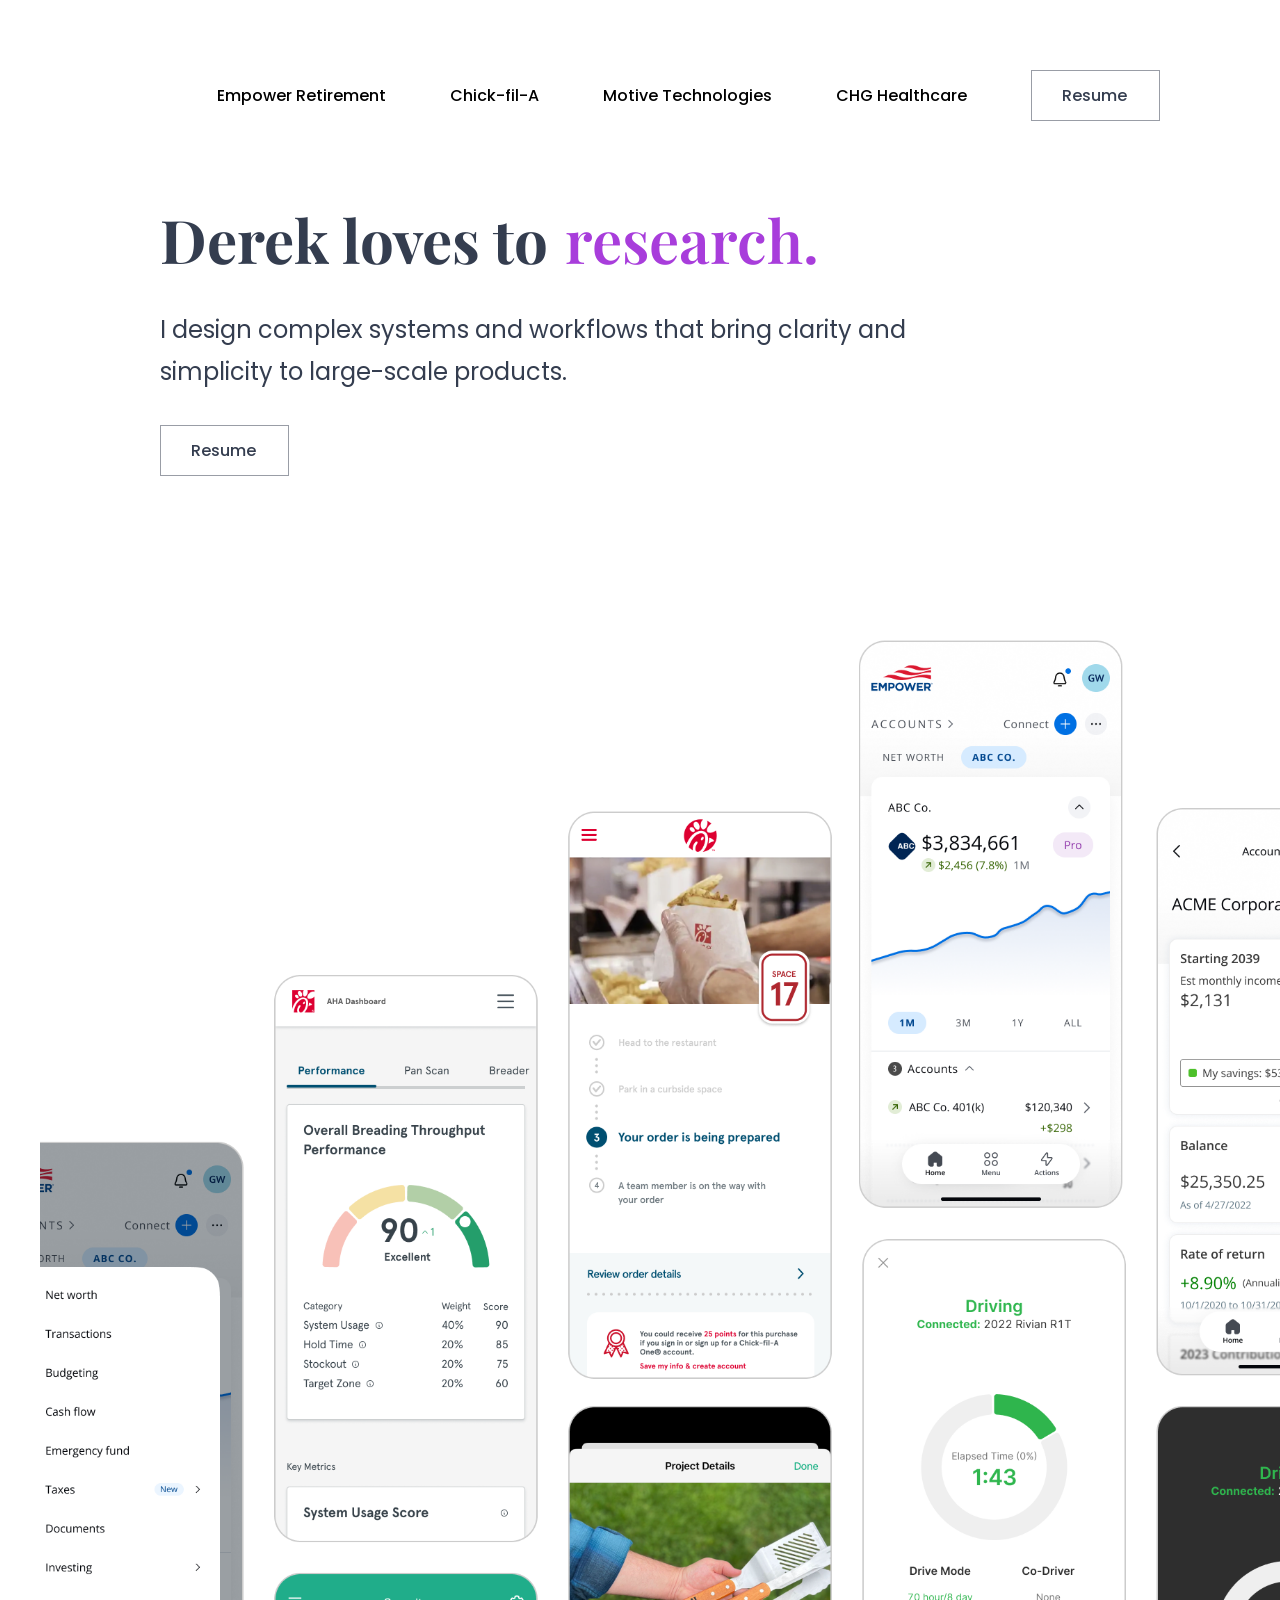
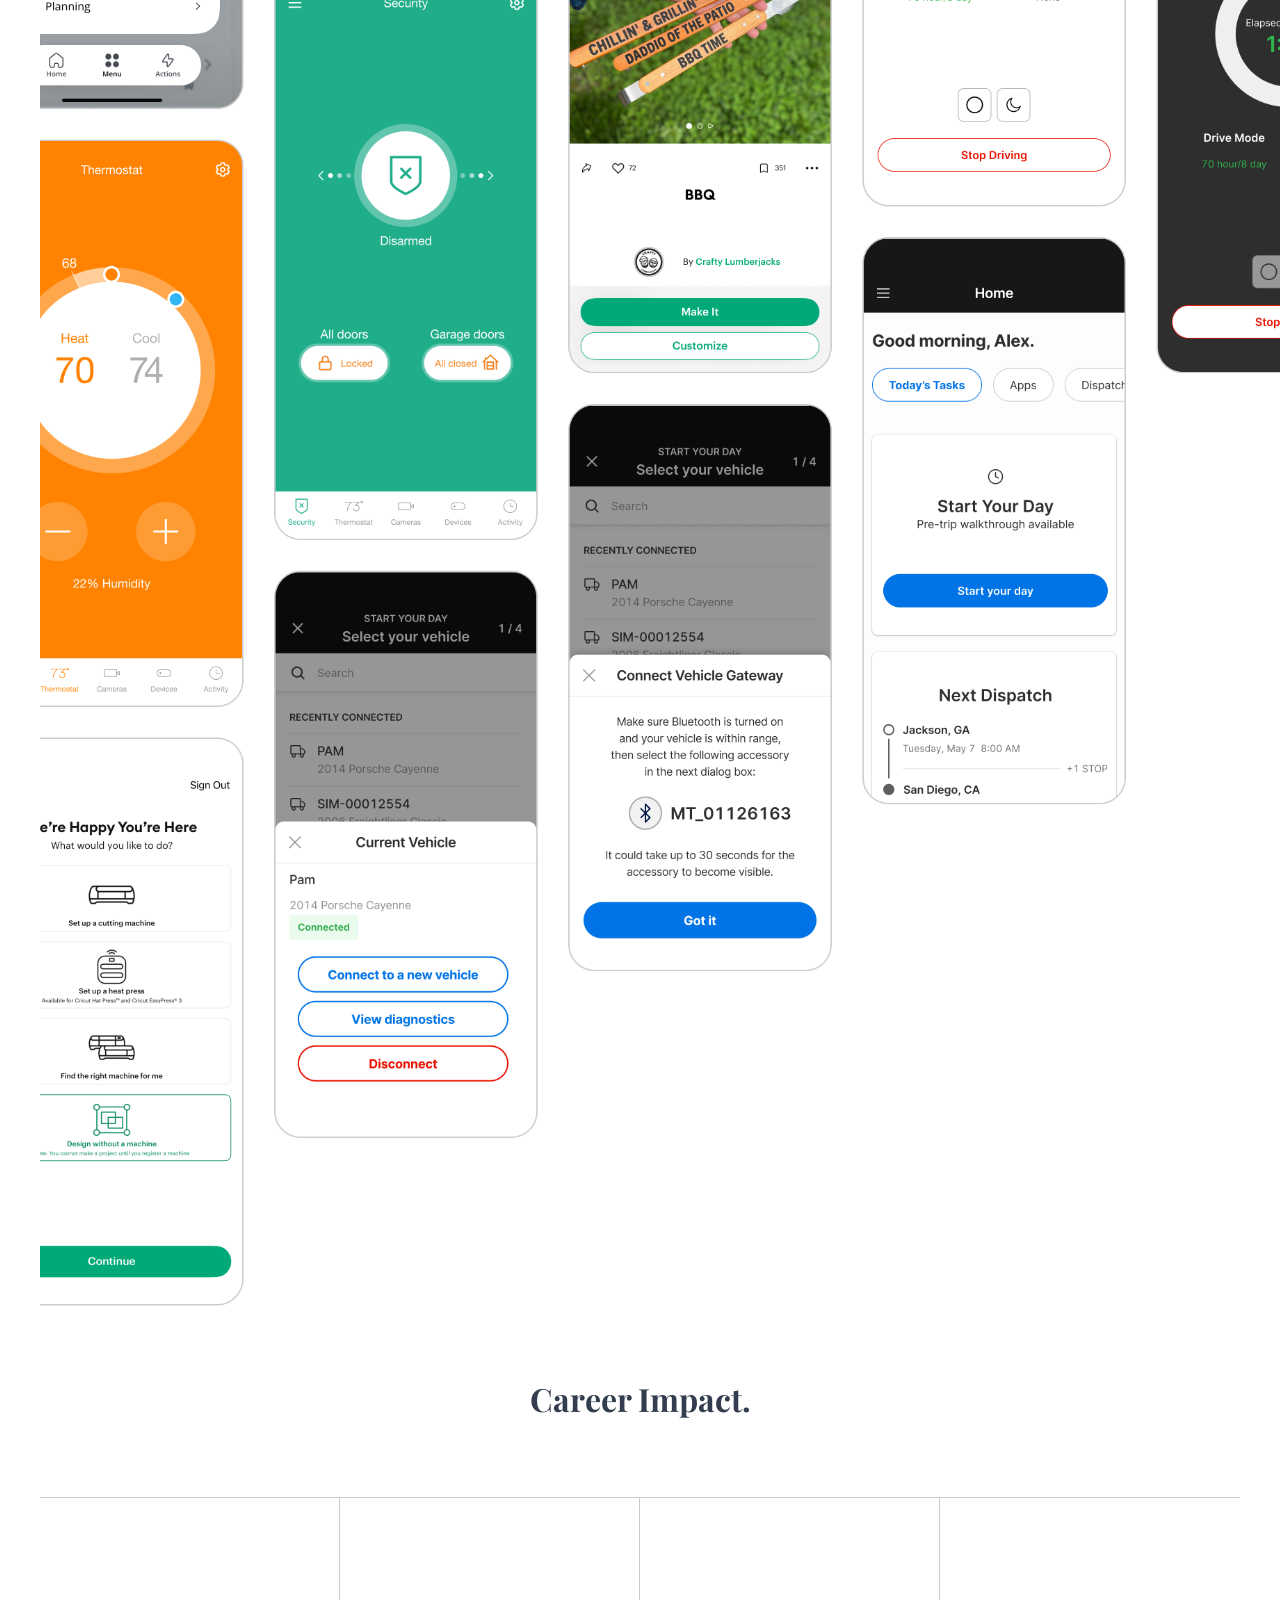
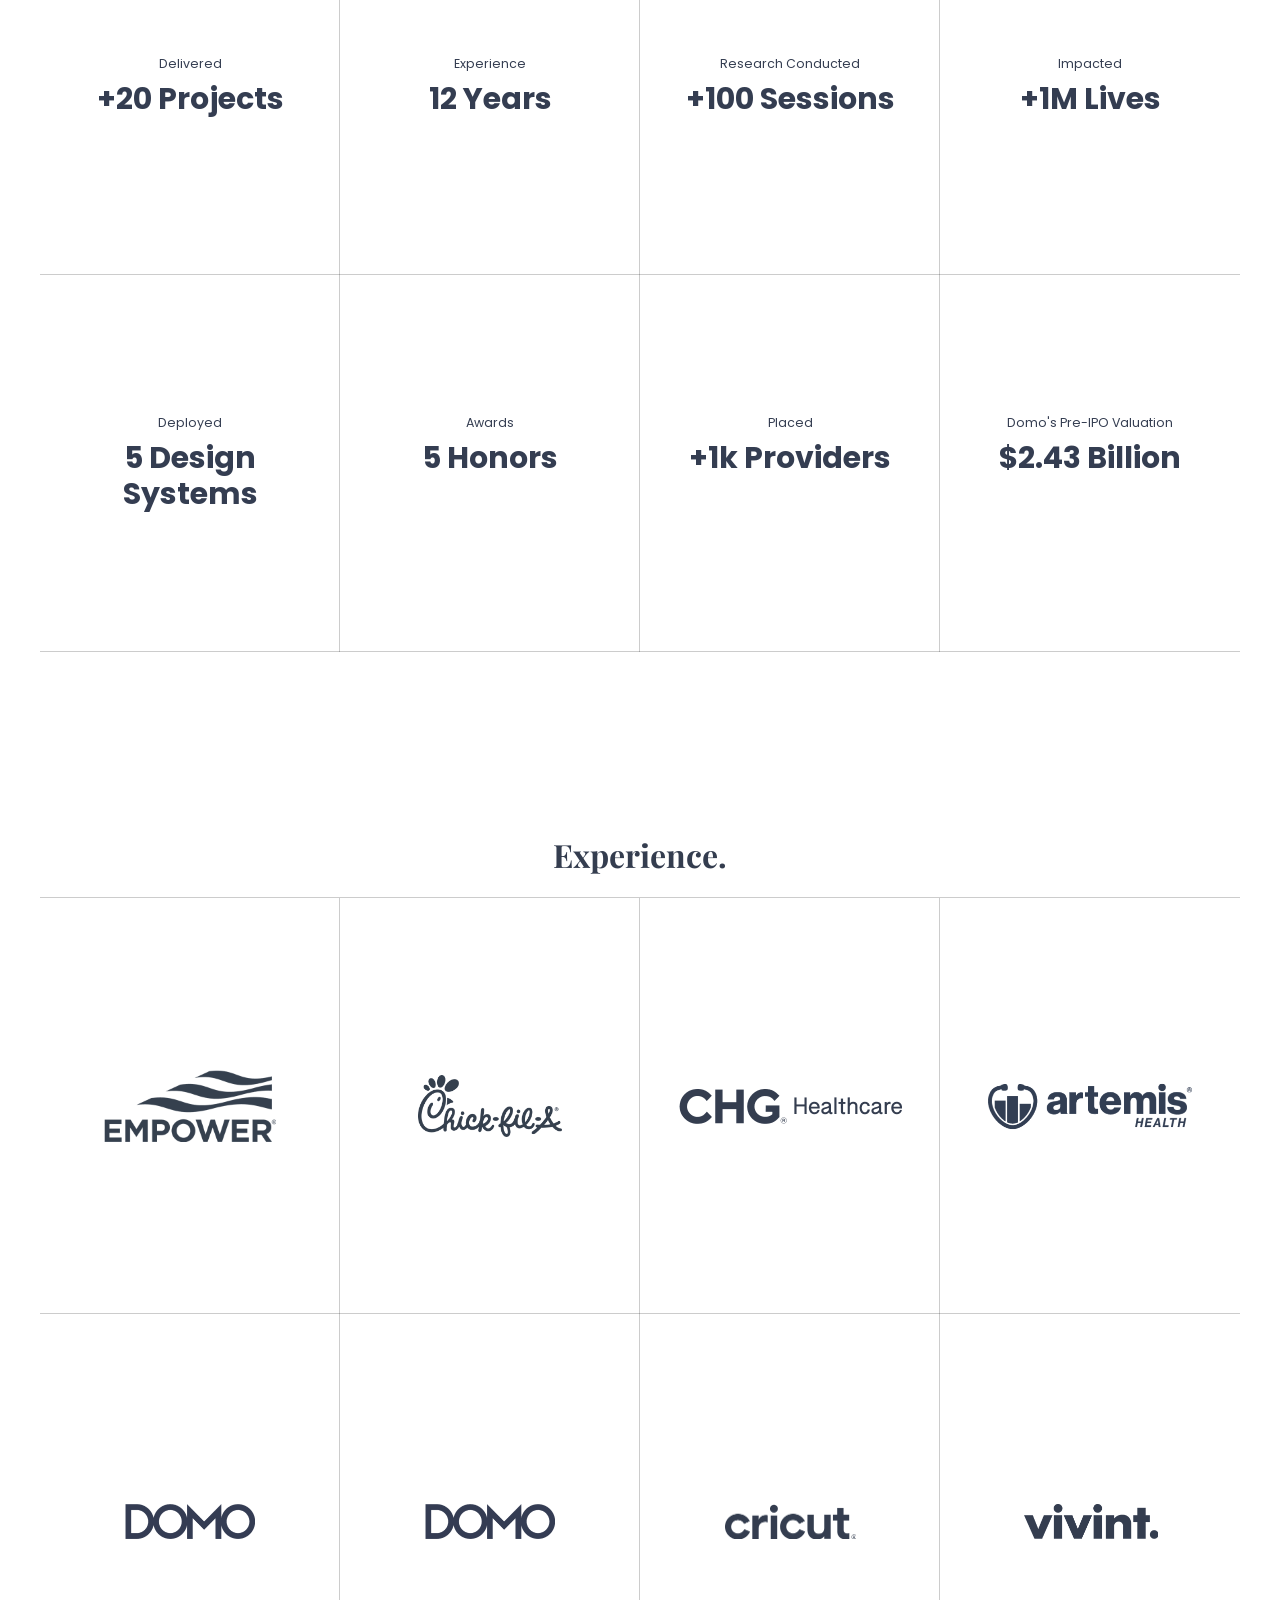
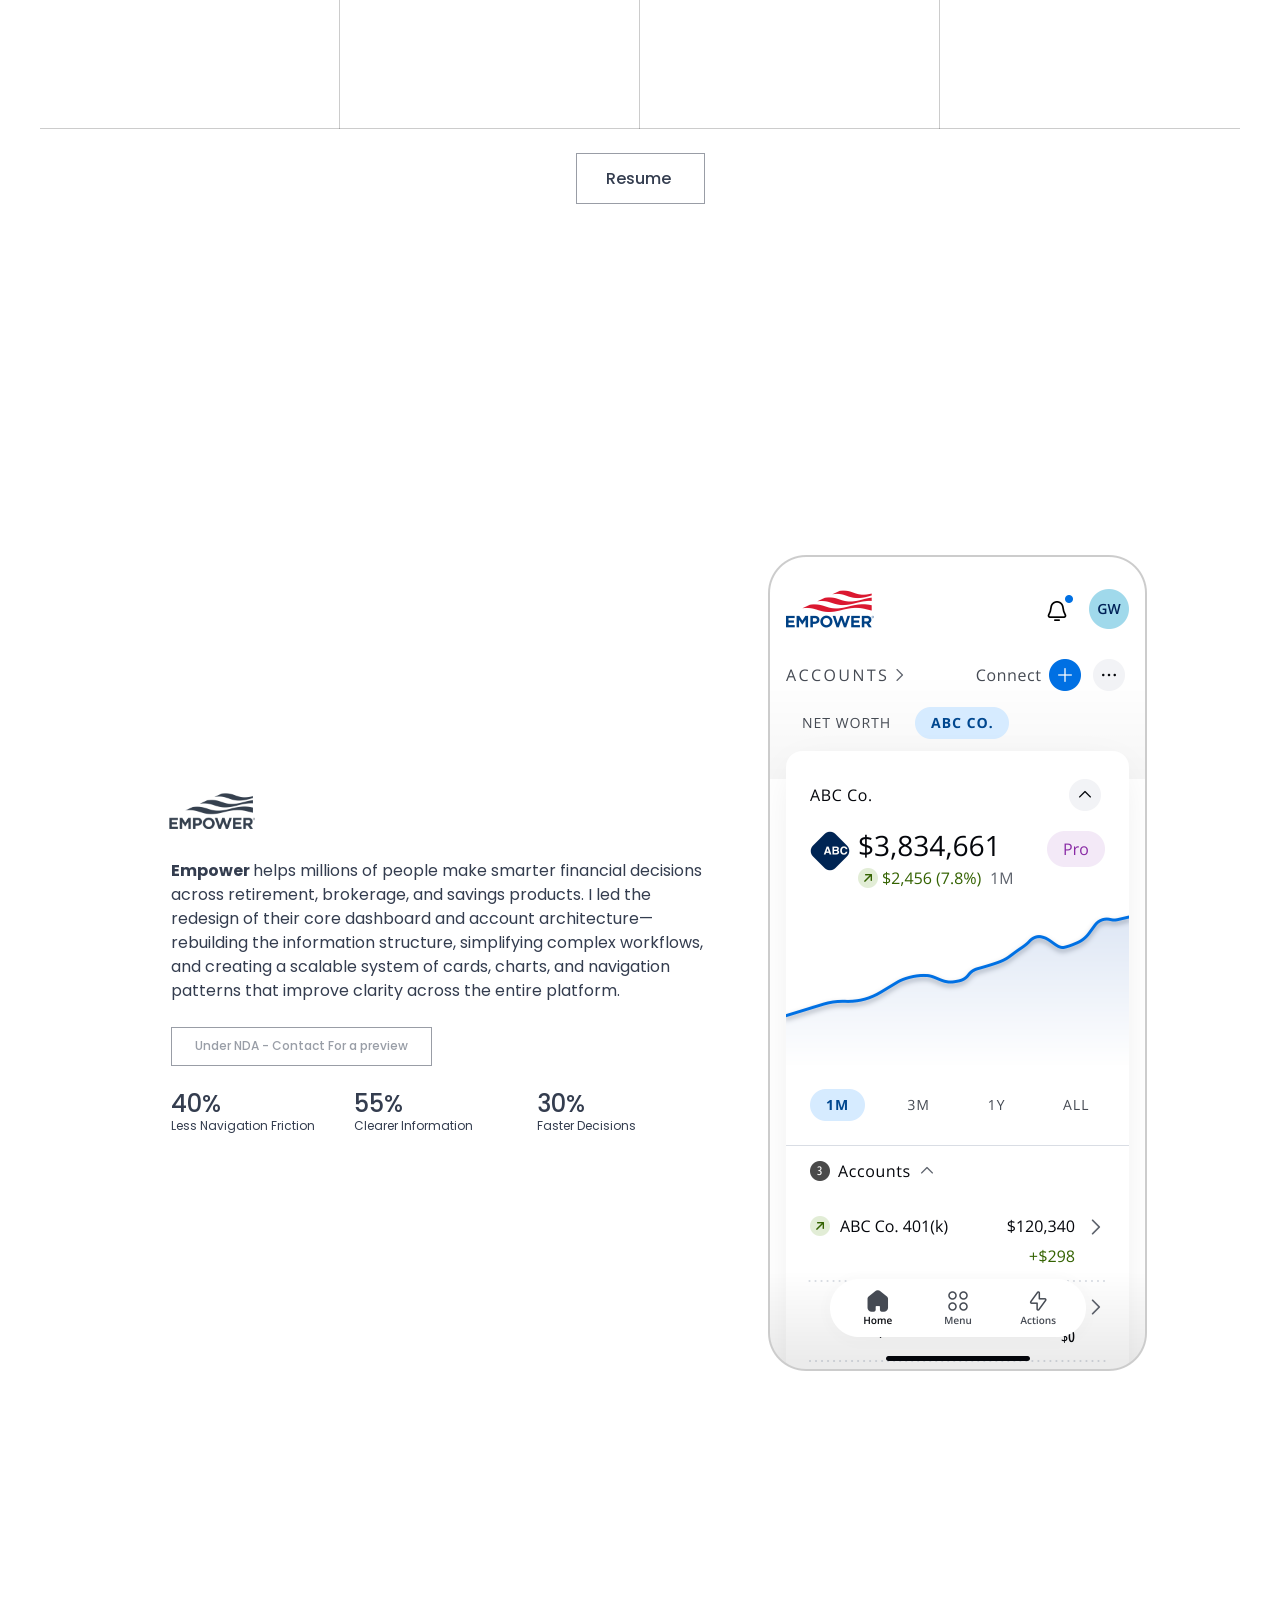
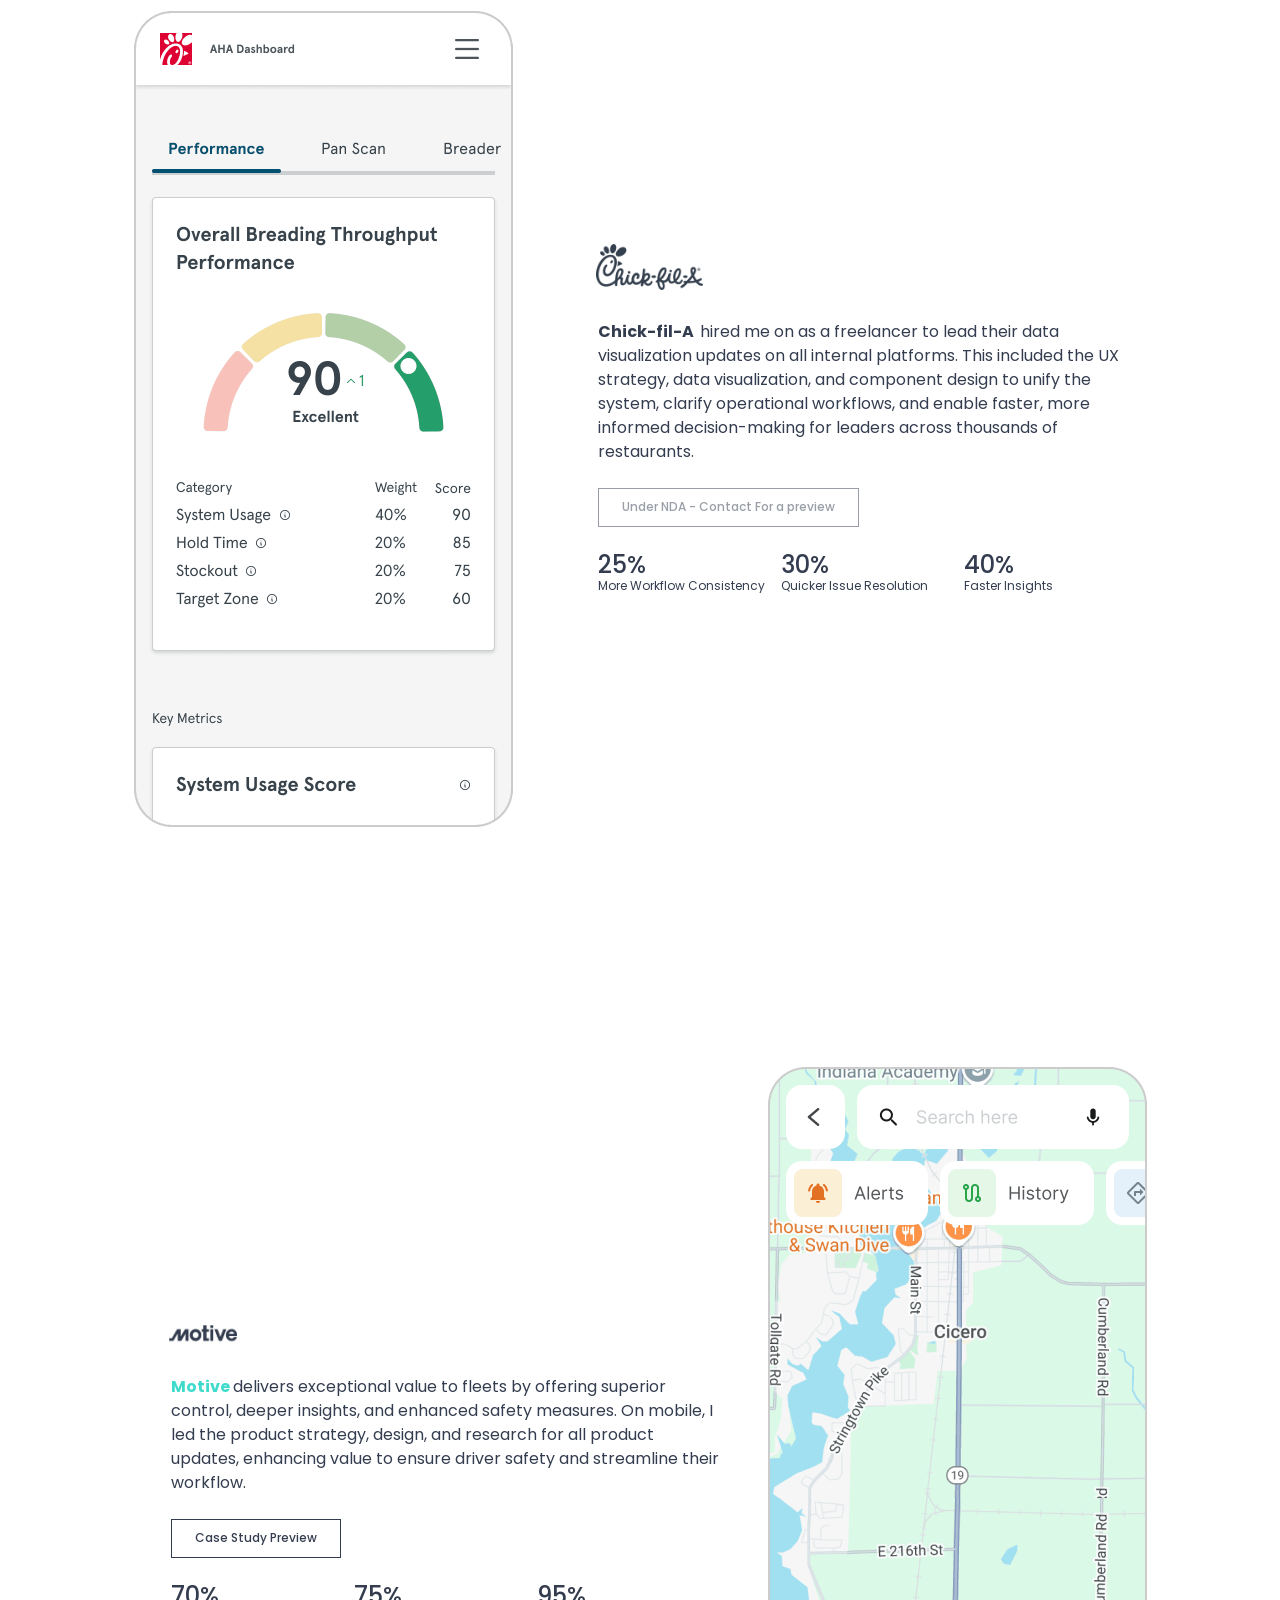
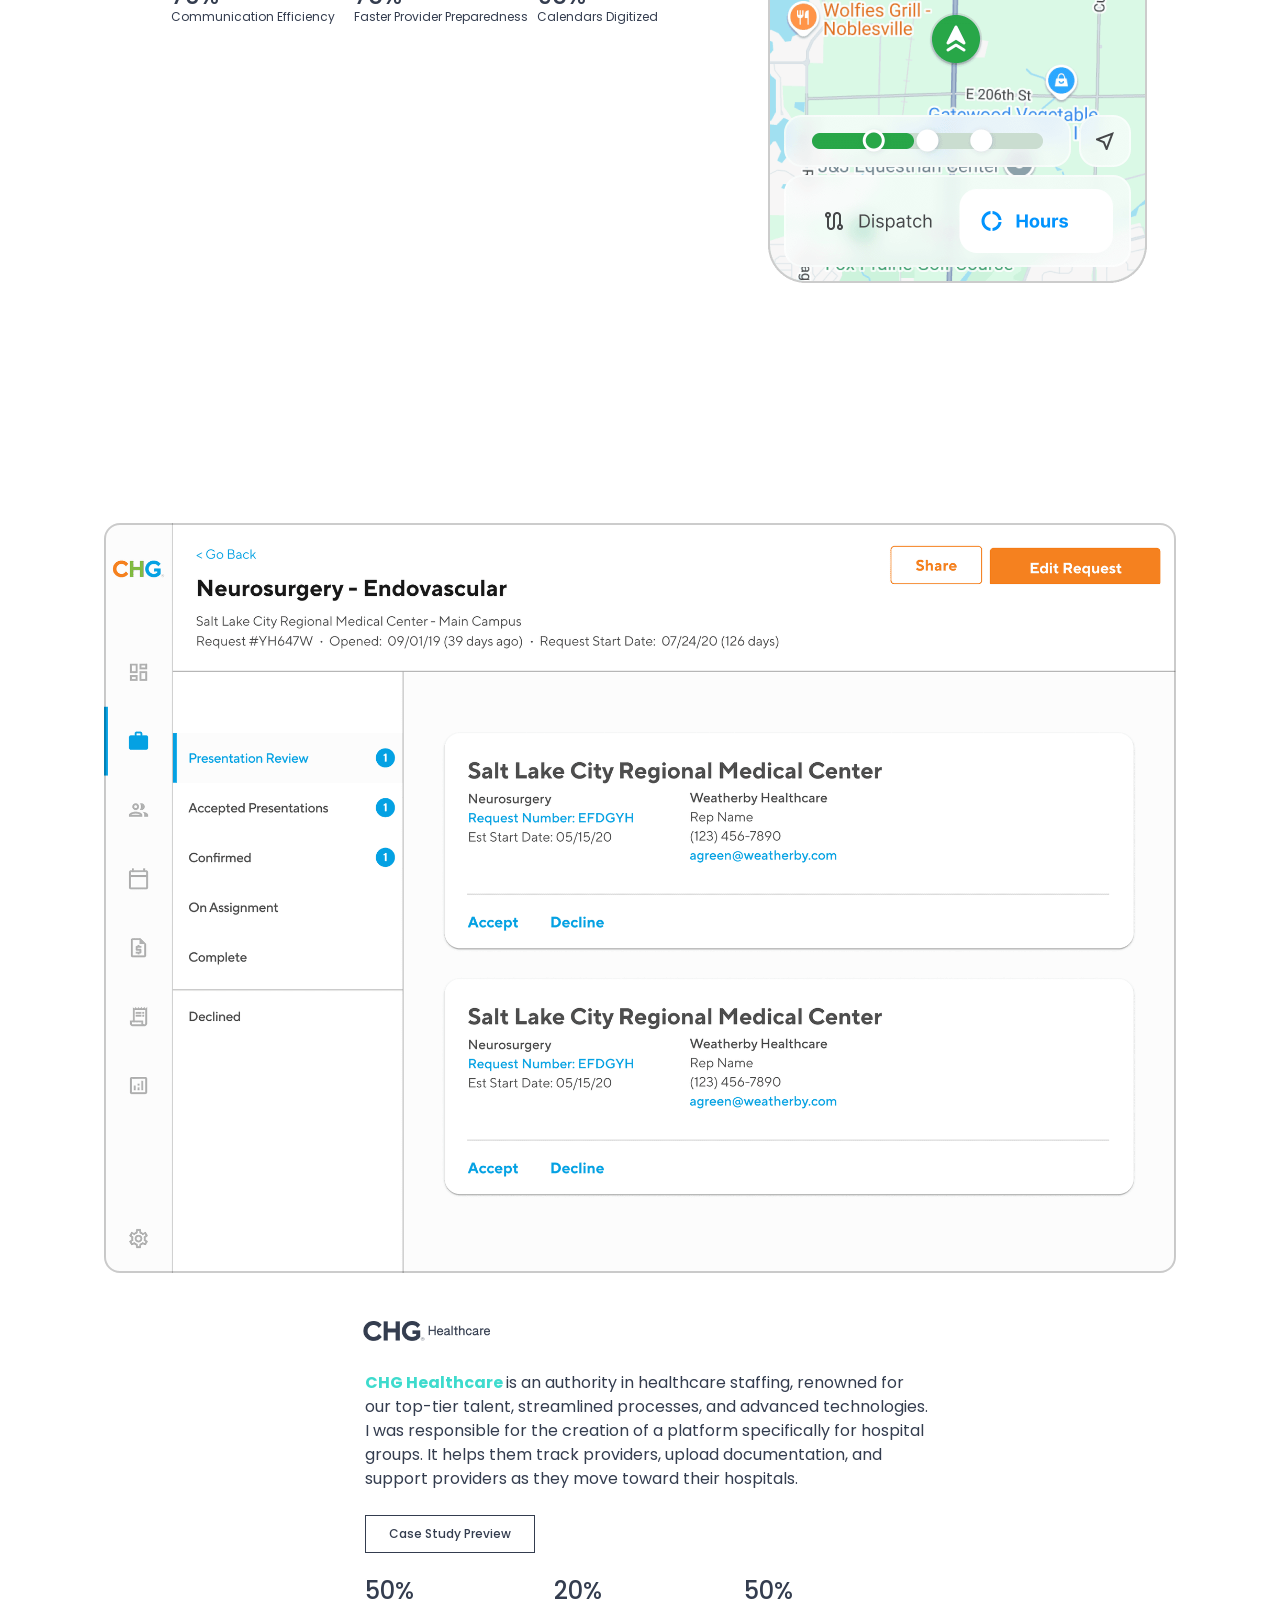
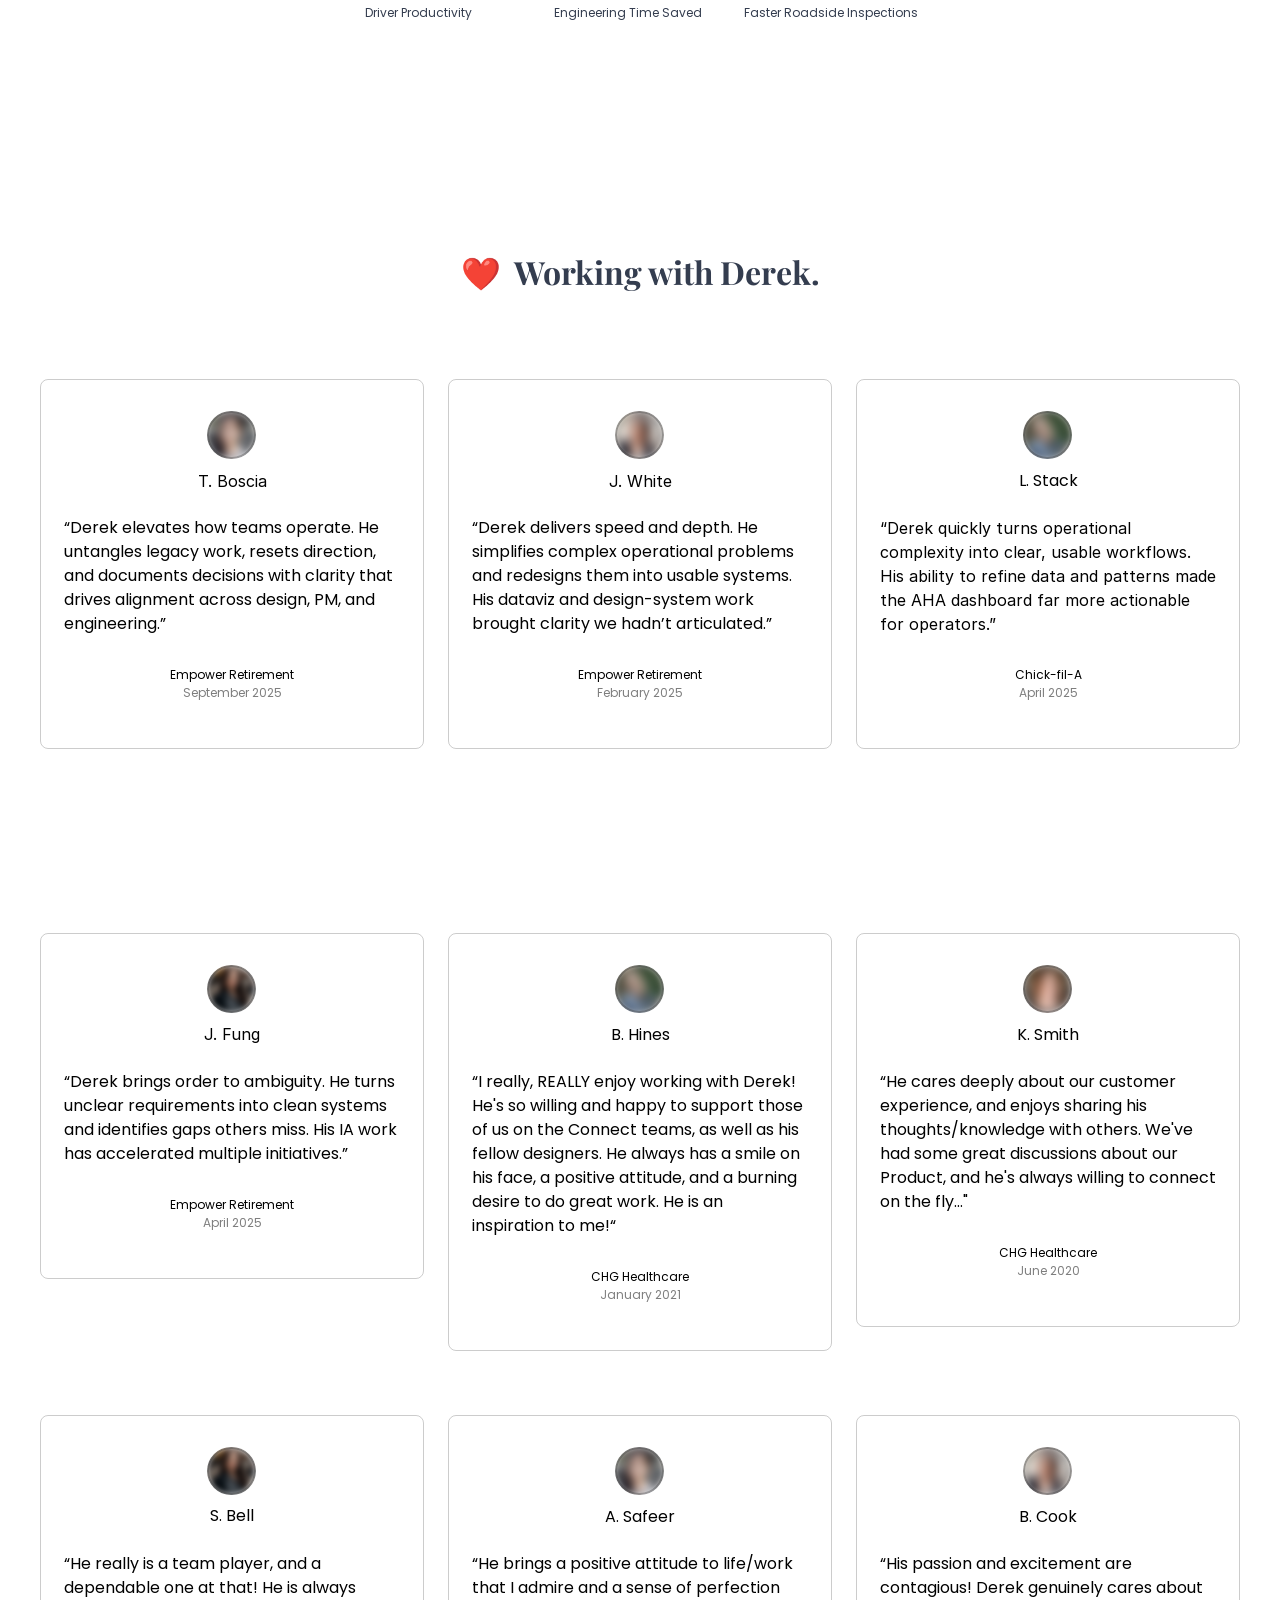
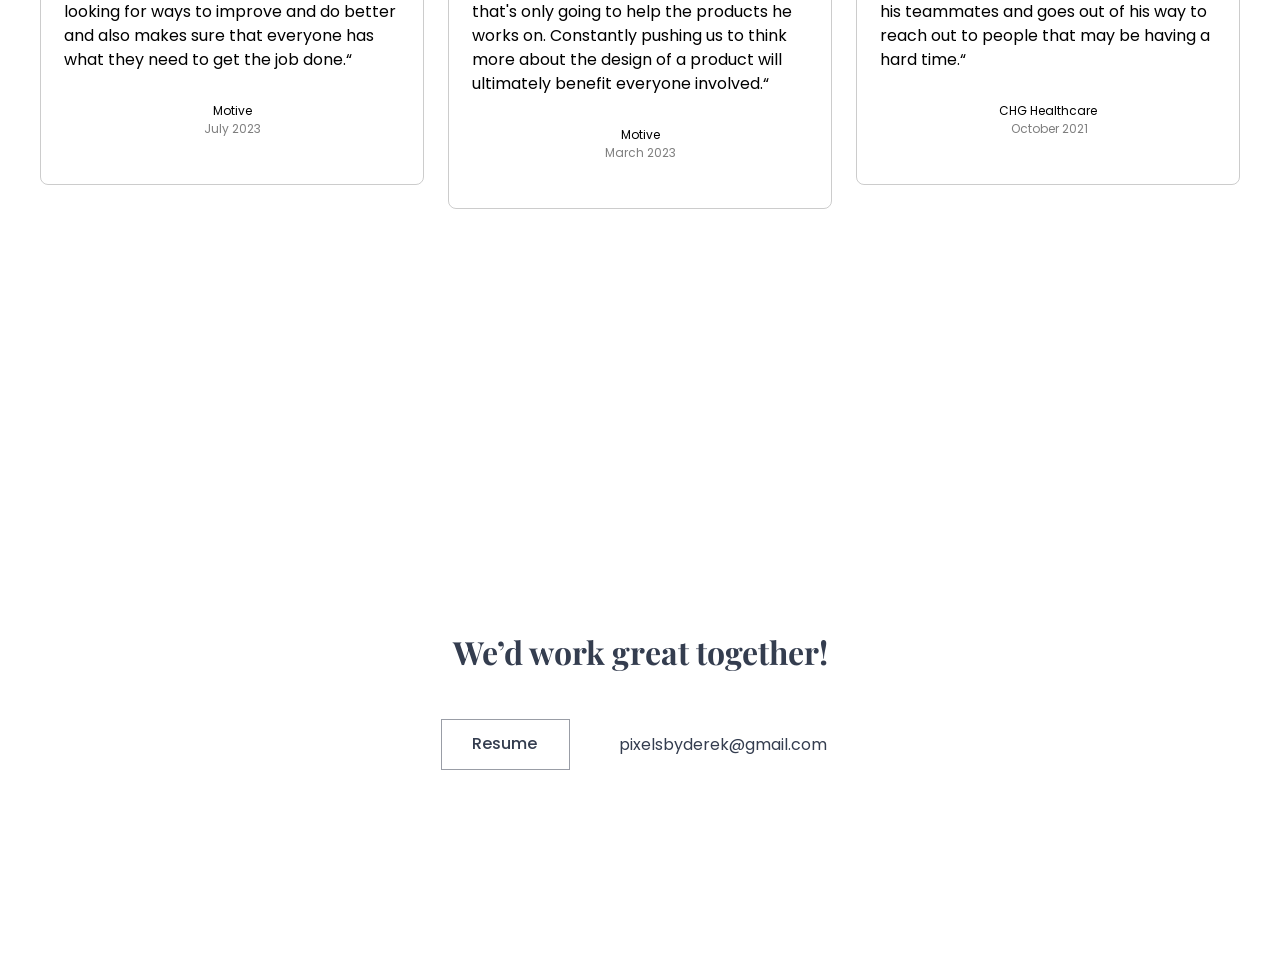
==== index.html @ c93308f5 "Publish portfolio build 7678a99" ====
<!doctype html>
<html lang="en">
<head>
<meta charset="utf-8">
<meta name="viewport" content="width=device-width">
<meta name="description" content="Derek's Portfolio">
<meta property="og:type" content="website">
<meta property="og:title" content="derekjohnsondesign.com">
<meta property="og:description" content="Derek's Portfolio">
<meta property="og:image" content="/media/ZYox4z6nd2W5XTeRzLer0p4RrX0.png">
<meta name="twitter:card" content="summary_large_image">
<meta name="twitter:title" content="derekjohnsondesign.com">
<meta name="twitter:description" content="Derek's Portfolio">
<meta name="twitter:image" content="/media/ZYox4z6nd2W5XTeRzLer0p4RrX0.png">
<meta name="robots" content="max-image-preview:large">
<title>derekjohnsondesign.com</title>
<link rel="canonical" href="https://derekjohnsondesign.com/">
<meta property="og:url" content="https://derekjohnsondesign.com/">
  <script type="module" crossorigin src="/assets/index-BTW9G6yY.js"></script>
  <link rel="modulepreload" crossorigin href="/assets/portfolio-C_lI3_S6.js">
  <link rel="stylesheet" crossorigin href="/assets/portfolio-CYvaiQN4.css">
  <link rel="stylesheet" crossorigin href="/assets/index-B50iVy4w.css">
</head>
<body>
<div id="app"></div>
</body>
</html>
---- assets/portfolio-CYvaiQN4.css ----
@font-face{font-family:Open Sans;font-style:normal;font-weight:400;font-stretch:100%;font-display:swap;src:url(/media/memvYaGs126MiZpBA-UvWbX2vVnXBbObj2OVTSKmu1aB.woff2) format("woff2");unicode-range:U+0460-052F,U+1C80-1C8A,U+20B4,U+2DE0-2DFF,U+A640-A69F,U+FE2E-FE2F}@font-face{font-family:Open Sans;font-style:normal;font-weight:400;font-stretch:100%;font-display:swap;src:url(/media/memvYaGs126MiZpBA-UvWbX2vVnXBbObj2OVTSumu1aB.woff2) format("woff2");unicode-range:U+0301,U+0400-045F,U+0490-0491,U+04B0-04B1,U+2116}@font-face{font-family:Open Sans;font-style:normal;font-weight:400;font-stretch:100%;font-display:swap;src:url(/media/memvYaGs126MiZpBA-UvWbX2vVnXBbObj2OVTSOmu1aB.woff2) format("woff2");unicode-range:U+1F00-1FFF}@font-face{font-family:Open Sans;font-style:normal;font-weight:400;font-stretch:100%;font-display:swap;src:url(/media/memvYaGs126MiZpBA-UvWbX2vVnXBbObj2OVTSymu1aB.woff2) format("woff2");unicode-range:U+0370-0377,U+037A-037F,U+0384-038A,U+038C,U+038E-03A1,U+03A3-03FF}@font-face{font-family:Open Sans;font-style:normal;font-weight:400;font-stretch:100%;font-display:swap;src:url(/media/memvYaGs126MiZpBA-UvWbX2vVnXBbObj2OVTS2mu1aB.woff2) format("woff2");unicode-range:U+0307-0308,U+0590-05FF,U+200C-2010,U+20AA,U+25CC,U+FB1D-FB4F}@font-face{font-family:Open Sans;font-style:normal;font-weight:400;font-stretch:100%;font-display:swap;src:url(/media/memvYaGs126MiZpBA-UvWbX2vVnXBbObj2OVTVOmu1aB.woff2) format("woff2");unicode-range:U+0302-0303,U+0305,U+0307-0308,U+0310,U+0312,U+0315,U+031A,U+0326-0327,U+032C,U+032F-0330,U+0332-0333,U+0338,U+033A,U+0346,U+034D,U+0391-03A1,U+03A3-03A9,U+03B1-03C9,U+03D1,U+03D5-03D6,U+03F0-03F1,U+03F4-03F5,U+2016-2017,U+2034-2038,U+203C,U+2040,U+2043,U+2047,U+2050,U+2057,U+205F,U+2070-2071,U+2074-208E,U+2090-209C,U+20D0-20DC,U+20E1,U+20E5-20EF,U+2100-2112,U+2114-2115,U+2117-2121,U+2123-214F,U+2190,U+2192,U+2194-21AE,U+21B0-21E5,U+21F1-21F2,U+21F4-2211,U+2213-2214,U+2216-22FF,U+2308-230B,U+2310,U+2319,U+231C-2321,U+2336-237A,U+237C,U+2395,U+239B-23B7,U+23D0,U+23DC-23E1,U+2474-2475,U+25AF,U+25B3,U+25B7,U+25BD,U+25C1,U+25CA,U+25CC,U+25FB,U+266D-266F,U+27C0-27FF,U+2900-2AFF,U+2B0E-2B11,U+2B30-2B4C,U+2BFE,U+3030,U+FF5B,U+FF5D,U+1D400-1D7FF,U+1EE00-1EEFF}@font-face{font-family:Open Sans;font-style:normal;font-weight:400;font-stretch:100%;font-display:swap;src:url(/media/memvYaGs126MiZpBA-UvWbX2vVnXBbObj2OVTUGmu1aB.woff2) format("woff2");unicode-range:U+0001-000C,U+000E-001F,U+007F-009F,U+20DD-20E0,U+20E2-20E4,U+2150-218F,U+2190,U+2192,U+2194-2199,U+21AF,U+21E6-21F0,U+21F3,U+2218-2219,U+2299,U+22C4-22C6,U+2300-243F,U+2440-244A,U+2460-24FF,U+25A0-27BF,U+2800-28FF,U+2921-2922,U+2981,U+29BF,U+29EB,U+2B00-2BFF,U+4DC0-4DFF,U+FFF9-FFFB,U+10140-1018E,U+10190-1019C,U+101A0,U+101D0-101FD,U+102E0-102FB,U+10E60-10E7E,U+1D2C0-1D2D3,U+1D2E0-1D37F,U+1F000-1F0FF,U+1F100-1F1AD,U+1F1E6-1F1FF,U+1F30D-1F30F,U+1F315,U+1F31C,U+1F31E,U+1F320-1F32C,U+1F336,U+1F378,U+1F37D,U+1F382,U+1F393-1F39F,U+1F3A7-1F3A8,U+1F3AC-1F3AF,U+1F3C2,U+1F3C4-1F3C6,U+1F3CA-1F3CE,U+1F3D4-1F3E0,U+1F3ED,U+1F3F1-1F3F3,U+1F3F5-1F3F7,U+1F408,U+1F415,U+1F41F,U+1F426,U+1F43F,U+1F441-1F442,U+1F444,U+1F446-1F449,U+1F44C-1F44E,U+1F453,U+1F46A,U+1F47D,U+1F4A3,U+1F4B0,U+1F4B3,U+1F4B9,U+1F4BB,U+1F4BF,U+1F4C8-1F4CB,U+1F4D6,U+1F4DA,U+1F4DF,U+1F4E3-1F4E6,U+1F4EA-1F4ED,U+1F4F7,U+1F4F9-1F4FB,U+1F4FD-1F4FE,U+1F503,U+1F507-1F50B,U+1F50D,U+1F512-1F513,U+1F53E-1F54A,U+1F54F-1F5FA,U+1F610,U+1F650-1F67F,U+1F687,U+1F68D,U+1F691,U+1F694,U+1F698,U+1F6AD,U+1F6B2,U+1F6B9-1F6BA,U+1F6BC,U+1F6C6-1F6CF,U+1F6D3-1F6D7,U+1F6E0-1F6EA,U+1F6F0-1F6F3,U+1F6F7-1F6FC,U+1F700-1F7FF,U+1F800-1F80B,U+1F810-1F847,U+1F850-1F859,U+1F860-1F887,U+1F890-1F8AD,U+1F8B0-1F8BB,U+1F8C0-1F8C1,U+1F900-1F90B,U+1F93B,U+1F946,U+1F984,U+1F996,U+1F9E9,U+1FA00-1FA6F,U+1FA70-1FA7C,U+1FA80-1FA89,U+1FA8F-1FAC6,U+1FACE-1FADC,U+1FADF-1FAE9,U+1FAF0-1FAF8,U+1FB00-1FBFF}@font-face{font-family:Open Sans;font-style:normal;font-weight:400;font-stretch:100%;font-display:swap;src:url(/media/memvYaGs126MiZpBA-UvWbX2vVnXBbObj2OVTSCmu1aB.woff2) format("woff2");unicode-range:U+0102-0103,U+0110-0111,U+0128-0129,U+0168-0169,U+01A0-01A1,U+01AF-01B0,U+0300-0301,U+0303-0304,U+0308-0309,U+0323,U+0329,U+1EA0-1EF9,U+20AB}@font-face{font-family:Open Sans;font-style:normal;font-weight:400;font-stretch:100%;font-display:swap;src:url(/media/memvYaGs126MiZpBA-UvWbX2vVnXBbObj2OVTSGmu1aB.woff2) format("woff2");unicode-range:U+0100-02BA,U+02BD-02C5,U+02C7-02CC,U+02CE-02D7,U+02DD-02FF,U+0304,U+0308,U+0329,U+1D00-1DBF,U+1E00-1E9F,U+1EF2-1EFF,U+2020,U+20A0-20AB,U+20AD-20C0,U+2113,U+2C60-2C7F,U+A720-A7FF}@font-face{font-family:Open Sans;font-style:normal;font-weight:400;font-stretch:100%;font-display:swap;src:url(/media/memvYaGs126MiZpBA-UvWbX2vVnXBbObj2OVTS-muw.woff2) format("woff2");unicode-range:U+0000-00FF,U+0131,U+0152-0153,U+02BB-02BC,U+02C6,U+02DA,U+02DC,U+0304,U+0308,U+0329,U+2000-206F,U+20AC,U+2122,U+2191,U+2193,U+2212,U+2215,U+FEFF,U+FFFD}@font-face{font-family:Open Sans;font-style:normal;font-weight:700;font-stretch:100%;font-display:swap;src:url(/media/memvYaGs126MiZpBA-UvWbX2vVnXBbObj2OVTSKmu1aB.woff2) format("woff2");unicode-range:U+0460-052F,U+1C80-1C8A,U+20B4,U+2DE0-2DFF,U+A640-A69F,U+FE2E-FE2F}@font-face{font-family:Open Sans;font-style:normal;font-weight:700;font-stretch:100%;font-display:swap;src:url(/media/memvYaGs126MiZpBA-UvWbX2vVnXBbObj2OVTSumu1aB.woff2) format("woff2");unicode-range:U+0301,U+0400-045F,U+0490-0491,U+04B0-04B1,U+2116}@font-face{font-family:Open Sans;font-style:normal;font-weight:700;font-stretch:100%;font-display:swap;src:url(/media/memvYaGs126MiZpBA-UvWbX2vVnXBbObj2OVTSOmu1aB.woff2) format("woff2");unicode-range:U+1F00-1FFF}@font-face{font-family:Open Sans;font-style:normal;font-weight:700;font-stretch:100%;font-display:swap;src:url(/media/memvYaGs126MiZpBA-UvWbX2vVnXBbObj2OVTSymu1aB.woff2) format("woff2");unicode-range:U+0370-0377,U+037A-037F,U+0384-038A,U+038C,U+038E-03A1,U+03A3-03FF}@font-face{font-family:Open Sans;font-style:normal;font-weight:700;font-stretch:100%;font-display:swap;src:url(/media/memvYaGs126MiZpBA-UvWbX2vVnXBbObj2OVTS2mu1aB.woff2) format("woff2");unicode-range:U+0307-0308,U+0590-05FF,U+200C-2010,U+20AA,U+25CC,U+FB1D-FB4F}@font-face{font-family:Open Sans;font-style:normal;font-weight:700;font-stretch:100%;font-display:swap;src:url(/media/memvYaGs126MiZpBA-UvWbX2vVnXBbObj2OVTVOmu1aB.woff2) format("woff2");unicode-range:U+0302-0303,U+0305,U+0307-0308,U+0310,U+0312,U+0315,U+031A,U+0326-0327,U+032C,U+032F-0330,U+0332-0333,U+0338,U+033A,U+0346,U+034D,U+0391-03A1,U+03A3-03A9,U+03B1-03C9,U+03D1,U+03D5-03D6,U+03F0-03F1,U+03F4-03F5,U+2016-2017,U+2034-2038,U+203C,U+2040,U+2043,U+2047,U+2050,U+2057,U+205F,U+2070-2071,U+2074-208E,U+2090-209C,U+20D0-20DC,U+20E1,U+20E5-20EF,U+2100-2112,U+2114-2115,U+2117-2121,U+2123-214F,U+2190,U+2192,U+2194-21AE,U+21B0-21E5,U+21F1-21F2,U+21F4-2211,U+2213-2214,U+2216-22FF,U+2308-230B,U+2310,U+2319,U+231C-2321,U+2336-237A,U+237C,U+2395,U+239B-23B7,U+23D0,U+23DC-23E1,U+2474-2475,U+25AF,U+25B3,U+25B7,U+25BD,U+25C1,U+25CA,U+25CC,U+25FB,U+266D-266F,U+27C0-27FF,U+2900-2AFF,U+2B0E-2B11,U+2B30-2B4C,U+2BFE,U+3030,U+FF5B,U+FF5D,U+1D400-1D7FF,U+1EE00-1EEFF}@font-face{font-family:Open Sans;font-style:normal;font-weight:700;font-stretch:100%;font-display:swap;src:url(/media/memvYaGs126MiZpBA-UvWbX2vVnXBbObj2OVTUGmu1aB.woff2) format("woff2");unicode-range:U+0001-000C,U+000E-001F,U+007F-009F,U+20DD-20E0,U+20E2-20E4,U+2150-218F,U+2190,U+2192,U+2194-2199,U+21AF,U+21E6-21F0,U+21F3,U+2218-2219,U+2299,U+22C4-22C6,U+2300-243F,U+2440-244A,U+2460-24FF,U+25A0-27BF,U+2800-28FF,U+2921-2922,U+2981,U+29BF,U+29EB,U+2B00-2BFF,U+4DC0-4DFF,U+FFF9-FFFB,U+10140-1018E,U+10190-1019C,U+101A0,U+101D0-101FD,U+102E0-102FB,U+10E60-10E7E,U+1D2C0-1D2D3,U+1D2E0-1D37F,U+1F000-1F0FF,U+1F100-1F1AD,U+1F1E6-1F1FF,U+1F30D-1F30F,U+1F315,U+1F31C,U+1F31E,U+1F320-1F32C,U+1F336,U+1F378,U+1F37D,U+1F382,U+1F393-1F39F,U+1F3A7-1F3A8,U+1F3AC-1F3AF,U+1F3C2,U+1F3C4-1F3C6,U+1F3CA-1F3CE,U+1F3D4-1F3E0,U+1F3ED,U+1F3F1-1F3F3,U+1F3F5-1F3F7,U+1F408,U+1F415,U+1F41F,U+1F426,U+1F43F,U+1F441-1F442,U+1F444,U+1F446-1F449,U+1F44C-1F44E,U+1F453,U+1F46A,U+1F47D,U+1F4A3,U+1F4B0,U+1F4B3,U+1F4B9,U+1F4BB,U+1F4BF,U+1F4C8-1F4CB,U+1F4D6,U+1F4DA,U+1F4DF,U+1F4E3-1F4E6,U+1F4EA-1F4ED,U+1F4F7,U+1F4F9-1F4FB,U+1F4FD-1F4FE,U+1F503,U+1F507-1F50B,U+1F50D,U+1F512-1F513,U+1F53E-1F54A,U+1F54F-1F5FA,U+1F610,U+1F650-1F67F,U+1F687,U+1F68D,U+1F691,U+1F694,U+1F698,U+1F6AD,U+1F6B2,U+1F6B9-1F6BA,U+1F6BC,U+1F6C6-1F6CF,U+1F6D3-1F6D7,U+1F6E0-1F6EA,U+1F6F0-1F6F3,U+1F6F7-1F6FC,U+1F700-1F7FF,U+1F800-1F80B,U+1F810-1F847,U+1F850-1F859,U+1F860-1F887,U+1F890-1F8AD,U+1F8B0-1F8BB,U+1F8C0-1F8C1,U+1F900-1F90B,U+1F93B,U+1F946,U+1F984,U+1F996,U+1F9E9,U+1FA00-1FA6F,U+1FA70-1FA7C,U+1FA80-1FA89,U+1FA8F-1FAC6,U+1FACE-1FADC,U+1FADF-1FAE9,U+1FAF0-1FAF8,U+1FB00-1FBFF}@font-face{font-family:Open Sans;font-style:normal;font-weight:700;font-stretch:100%;font-display:swap;src:url(/media/memvYaGs126MiZpBA-UvWbX2vVnXBbObj2OVTSCmu1aB.woff2) format("woff2");unicode-range:U+0102-0103,U+0110-0111,U+0128-0129,U+0168-0169,U+01A0-01A1,U+01AF-01B0,U+0300-0301,U+0303-0304,U+0308-0309,U+0323,U+0329,U+1EA0-1EF9,U+20AB}@font-face{font-family:Open Sans;font-style:normal;font-weight:700;font-stretch:100%;font-display:swap;src:url(/media/memvYaGs126MiZpBA-UvWbX2vVnXBbObj2OVTSGmu1aB.woff2) format("woff2");unicode-range:U+0100-02BA,U+02BD-02C5,U+02C7-02CC,U+02CE-02D7,U+02DD-02FF,U+0304,U+0308,U+0329,U+1D00-1DBF,U+1E00-1E9F,U+1EF2-1EFF,U+2020,U+20A0-20AB,U+20AD-20C0,U+2113,U+2C60-2C7F,U+A720-A7FF}@font-face{font-family:Open Sans;font-style:normal;font-weight:700;font-stretch:100%;font-display:swap;src:url(/media/memvYaGs126MiZpBA-UvWbX2vVnXBbObj2OVTS-muw.woff2) format("woff2");unicode-range:U+0000-00FF,U+0131,U+0152-0153,U+02BB-02BC,U+02C6,U+02DA,U+02DC,U+0304,U+0308,U+0329,U+2000-206F,U+20AC,U+2122,U+2191,U+2193,U+2212,U+2215,U+FEFF,U+FFFD}@font-face{font-family:Playfair Display;font-style:italic;font-weight:400;font-display:swap;src:url(/media/nuFRD-vYSZviVYUb_rj3ij__anPXDTnCjmHKM4nYO7KN_qiTXtXA-W2r.woff2) format("woff2");unicode-range:U+0301,U+0400-045F,U+0490-0491,U+04B0-04B1,U+2116}@font-face{font-family:Playfair Display;font-style:italic;font-weight:400;font-display:swap;src:url(/media/nuFRD-vYSZviVYUb_rj3ij__anPXDTnCjmHKM4nYO7KN_qiTXt7A-W2r.woff2) format("woff2");unicode-range:U+0102-0103,U+0110-0111,U+0128-0129,U+0168-0169,U+01A0-01A1,U+01AF-01B0,U+0300-0301,U+0303-0304,U+0308-0309,U+0323,U+0329,U+1EA0-1EF9,U+20AB}@font-face{font-family:Playfair Display;font-style:italic;font-weight:400;font-display:swap;src:url(/media/nuFRD-vYSZviVYUb_rj3ij__anPXDTnCjmHKM4nYO7KN_qiTXt_A-W2r.woff2) format("woff2");unicode-range:U+0100-02BA,U+02BD-02C5,U+02C7-02CC,U+02CE-02D7,U+02DD-02FF,U+0304,U+0308,U+0329,U+1D00-1DBF,U+1E00-1E9F,U+1EF2-1EFF,U+2020,U+20A0-20AB,U+20AD-20C0,U+2113,U+2C60-2C7F,U+A720-A7FF}@font-face{font-family:Playfair Display;font-style:italic;font-weight:400;font-display:swap;src:url(/media/nuFRD-vYSZviVYUb_rj3ij__anPXDTnCjmHKM4nYO7KN_qiTXtHA-Q.woff2) format("woff2");unicode-range:U+0000-00FF,U+0131,U+0152-0153,U+02BB-02BC,U+02C6,U+02DA,U+02DC,U+0304,U+0308,U+0329,U+2000-206F,U+20AC,U+2122,U+2191,U+2193,U+2212,U+2215,U+FEFF,U+FFFD}@font-face{font-family:Playfair Display;font-style:normal;font-weight:400;font-display:swap;src:url(/media/nuFiD-vYSZviVYUb_rj3ij__anPXDTjYgFE_.woff2) format("woff2");unicode-range:U+0301,U+0400-045F,U+0490-0491,U+04B0-04B1,U+2116}@font-face{font-family:Playfair Display;font-style:normal;font-weight:400;font-display:swap;src:url(/media/nuFiD-vYSZviVYUb_rj3ij__anPXDTPYgFE_.woff2) format("woff2");unicode-range:U+0102-0103,U+0110-0111,U+0128-0129,U+0168-0169,U+01A0-01A1,U+01AF-01B0,U+0300-0301,U+0303-0304,U+0308-0309,U+0323,U+0329,U+1EA0-1EF9,U+20AB}@font-face{font-family:Playfair Display;font-style:normal;font-weight:400;font-display:swap;src:url(/media/nuFiD-vYSZviVYUb_rj3ij__anPXDTLYgFE_.woff2) format("woff2");unicode-range:U+0100-02BA,U+02BD-02C5,U+02C7-02CC,U+02CE-02D7,U+02DD-02FF,U+0304,U+0308,U+0329,U+1D00-1DBF,U+1E00-1E9F,U+1EF2-1EFF,U+2020,U+20A0-20AB,U+20AD-20C0,U+2113,U+2C60-2C7F,U+A720-A7FF}@font-face{font-family:Playfair Display;font-style:normal;font-weight:400;font-display:swap;src:url(/media/nuFiD-vYSZviVYUb_rj3ij__anPXDTzYgA.woff2) format("woff2");unicode-range:U+0000-00FF,U+0131,U+0152-0153,U+02BB-02BC,U+02C6,U+02DA,U+02DC,U+0304,U+0308,U+0329,U+2000-206F,U+20AC,U+2122,U+2191,U+2193,U+2212,U+2215,U+FEFF,U+FFFD}@font-face{font-family:Playfair Display;font-style:normal;font-weight:500;font-display:swap;src:url(/media/nuFiD-vYSZviVYUb_rj3ij__anPXDTjYgFE_.woff2) format("woff2");unicode-range:U+0301,U+0400-045F,U+0490-0491,U+04B0-04B1,U+2116}@font-face{font-family:Playfair Display;font-style:normal;font-weight:500;font-display:swap;src:url(/media/nuFiD-vYSZviVYUb_rj3ij__anPXDTPYgFE_.woff2) format("woff2");unicode-range:U+0102-0103,U+0110-0111,U+0128-0129,U+0168-0169,U+01A0-01A1,U+01AF-01B0,U+0300-0301,U+0303-0304,U+0308-0309,U+0323,U+0329,U+1EA0-1EF9,U+20AB}@font-face{font-family:Playfair Display;font-style:normal;font-weight:500;font-display:swap;src:url(/media/nuFiD-vYSZviVYUb_rj3ij__anPXDTLYgFE_.woff2) format("woff2");unicode-range:U+0100-02BA,U+02BD-02C5,U+02C7-02CC,U+02CE-02D7,U+02DD-02FF,U+0304,U+0308,U+0329,U+1D00-1DBF,U+1E00-1E9F,U+1EF2-1EFF,U+2020,U+20A0-20AB,U+20AD-20C0,U+2113,U+2C60-2C7F,U+A720-A7FF}@font-face{font-family:Playfair Display;font-style:normal;font-weight:500;font-display:swap;src:url(/media/nuFiD-vYSZviVYUb_rj3ij__anPXDTzYgA.woff2) format("woff2");unicode-range:U+0000-00FF,U+0131,U+0152-0153,U+02BB-02BC,U+02C6,U+02DA,U+02DC,U+0304,U+0308,U+0329,U+2000-206F,U+20AC,U+2122,U+2191,U+2193,U+2212,U+2215,U+FEFF,U+FFFD}@font-face{font-family:Playfair Display;font-style:normal;font-weight:600;font-display:swap;src:url(/media/nuFiD-vYSZviVYUb_rj3ij__anPXDTjYgFE_.woff2) format("woff2");unicode-range:U+0301,U+0400-045F,U+0490-0491,U+04B0-04B1,U+2116}@font-face{font-family:Playfair Display;font-style:normal;font-weight:600;font-display:swap;src:url(/media/nuFiD-vYSZviVYUb_rj3ij__anPXDTPYgFE_.woff2) format("woff2");unicode-range:U+0102-0103,U+0110-0111,U+0128-0129,U+0168-0169,U+01A0-01A1,U+01AF-01B0,U+0300-0301,U+0303-0304,U+0308-0309,U+0323,U+0329,U+1EA0-1EF9,U+20AB}@font-face{font-family:Playfair Display;font-style:normal;font-weight:600;font-display:swap;src:url(/media/nuFiD-vYSZviVYUb_rj3ij__anPXDTLYgFE_.woff2) format("woff2");unicode-range:U+0100-02BA,U+02BD-02C5,U+02C7-02CC,U+02CE-02D7,U+02DD-02FF,U+0304,U+0308,U+0329,U+1D00-1DBF,U+1E00-1E9F,U+1EF2-1EFF,U+2020,U+20A0-20AB,U+20AD-20C0,U+2113,U+2C60-2C7F,U+A720-A7FF}@font-face{font-family:Playfair Display;font-style:normal;font-weight:600;font-display:swap;src:url(/media/nuFiD-vYSZviVYUb_rj3ij__anPXDTzYgA.woff2) format("woff2");unicode-range:U+0000-00FF,U+0131,U+0152-0153,U+02BB-02BC,U+02C6,U+02DA,U+02DC,U+0304,U+0308,U+0329,U+2000-206F,U+20AC,U+2122,U+2191,U+2193,U+2212,U+2215,U+FEFF,U+FFFD}@font-face{font-family:Playfair Display;font-style:normal;font-weight:700;font-display:swap;src:url(/media/nuFiD-vYSZviVYUb_rj3ij__anPXDTjYgFE_.woff2) format("woff2");unicode-range:U+0301,U+0400-045F,U+0490-0491,U+04B0-04B1,U+2116}@font-face{font-family:Playfair Display;font-style:normal;font-weight:700;font-display:swap;src:url(/media/nuFiD-vYSZviVYUb_rj3ij__anPXDTPYgFE_.woff2) format("woff2");unicode-range:U+0102-0103,U+0110-0111,U+0128-0129,U+0168-0169,U+01A0-01A1,U+01AF-01B0,U+0300-0301,U+0303-0304,U+0308-0309,U+0323,U+0329,U+1EA0-1EF9,U+20AB}@font-face{font-family:Playfair Display;font-style:normal;font-weight:700;font-display:swap;src:url(/media/nuFiD-vYSZviVYUb_rj3ij__anPXDTLYgFE_.woff2) format("woff2");unicode-range:U+0100-02BA,U+02BD-02C5,U+02C7-02CC,U+02CE-02D7,U+02DD-02FF,U+0304,U+0308,U+0329,U+1D00-1DBF,U+1E00-1E9F,U+1EF2-1EFF,U+2020,U+20A0-20AB,U+20AD-20C0,U+2113,U+2C60-2C7F,U+A720-A7FF}@font-face{font-family:Playfair Display;font-style:normal;font-weight:700;font-display:swap;src:url(/media/nuFiD-vYSZviVYUb_rj3ij__anPXDTzYgA.woff2) format("woff2");unicode-range:U+0000-00FF,U+0131,U+0152-0153,U+02BB-02BC,U+02C6,U+02DA,U+02DC,U+0304,U+0308,U+0329,U+2000-206F,U+20AC,U+2122,U+2191,U+2193,U+2212,U+2215,U+FEFF,U+FFFD}@font-face{font-family:Poppins;font-style:normal;font-weight:400;font-display:swap;src:url(/media/pxiEyp8kv8JHgFVrJJbecmNE.woff2) format("woff2");unicode-range:U+0900-097F,U+1CD0-1CF9,U+200C-200D,U+20A8,U+20B9,U+20F0,U+25CC,U+A830-A839,U+A8E0-A8FF,U+11B00-11B09}@font-face{font-family:Poppins;font-style:normal;font-weight:400;font-display:swap;src:url(/media/pxiEyp8kv8JHgFVrJJnecmNE.woff2) format("woff2");unicode-range:U+0100-02BA,U+02BD-02C5,U+02C7-02CC,U+02CE-02D7,U+02DD-02FF,U+0304,U+0308,U+0329,U+1D00-1DBF,U+1E00-1E9F,U+1EF2-1EFF,U+2020,U+20A0-20AB,U+20AD-20C0,U+2113,U+2C60-2C7F,U+A720-A7FF}@font-face{font-family:Poppins;font-style:normal;font-weight:400;font-display:swap;src:url(/media/pxiEyp8kv8JHgFVrJJfecg.woff2) format("woff2");unicode-range:U+0000-00FF,U+0131,U+0152-0153,U+02BB-02BC,U+02C6,U+02DA,U+02DC,U+0304,U+0308,U+0329,U+2000-206F,U+20AC,U+2122,U+2191,U+2193,U+2212,U+2215,U+FEFF,U+FFFD}@font-face{font-family:Poppins;font-style:normal;font-weight:500;font-display:swap;src:url(/media/pxiByp8kv8JHgFVrLGT9Z11lFc-K.woff2) format("woff2");unicode-range:U+0900-097F,U+1CD0-1CF9,U+200C-200D,U+20A8,U+20B9,U+20F0,U+25CC,U+A830-A839,U+A8E0-A8FF,U+11B00-11B09}@font-face{font-family:Poppins;font-style:normal;font-weight:500;font-display:swap;src:url(/media/pxiByp8kv8JHgFVrLGT9Z1JlFc-K.woff2) format("woff2");unicode-range:U+0100-02BA,U+02BD-02C5,U+02C7-02CC,U+02CE-02D7,U+02DD-02FF,U+0304,U+0308,U+0329,U+1D00-1DBF,U+1E00-1E9F,U+1EF2-1EFF,U+2020,U+20A0-20AB,U+20AD-20C0,U+2113,U+2C60-2C7F,U+A720-A7FF}@font-face{font-family:Poppins;font-style:normal;font-weight:500;font-display:swap;src:url(/media/pxiByp8kv8JHgFVrLGT9Z1xlFQ.woff2) format("woff2");unicode-range:U+0000-00FF,U+0131,U+0152-0153,U+02BB-02BC,U+02C6,U+02DA,U+02DC,U+0304,U+0308,U+0329,U+2000-206F,U+20AC,U+2122,U+2191,U+2193,U+2212,U+2215,U+FEFF,U+FFFD}@font-face{font-family:Poppins;font-style:normal;font-weight:600;font-display:swap;src:url(/media/pxiByp8kv8JHgFVrLEj6Z11lFc-K.woff2) format("woff2");unicode-range:U+0900-097F,U+1CD0-1CF9,U+200C-200D,U+20A8,U+20B9,U+20F0,U+25CC,U+A830-A839,U+A8E0-A8FF,U+11B00-11B09}@font-face{font-family:Poppins;font-style:normal;font-weight:600;font-display:swap;src:url(/media/pxiByp8kv8JHgFVrLEj6Z1JlFc-K.woff2) format("woff2");unicode-range:U+0100-02BA,U+02BD-02C5,U+02C7-02CC,U+02CE-02D7,U+02DD-02FF,U+0304,U+0308,U+0329,U+1D00-1DBF,U+1E00-1E9F,U+1EF2-1EFF,U+2020,U+20A0-20AB,U+20AD-20C0,U+2113,U+2C60-2C7F,U+A720-A7FF}@font-face{font-family:Poppins;font-style:normal;font-weight:600;font-display:swap;src:url(/media/pxiByp8kv8JHgFVrLEj6Z1xlFQ.woff2) format("woff2");unicode-range:U+0000-00FF,U+0131,U+0152-0153,U+02BB-02BC,U+02C6,U+02DA,U+02DC,U+0304,U+0308,U+0329,U+2000-206F,U+20AC,U+2122,U+2191,U+2193,U+2212,U+2215,U+FEFF,U+FFFD}@font-face{font-family:Poppins;font-style:normal;font-weight:700;font-display:swap;src:url(/media/pxiByp8kv8JHgFVrLCz7Z11lFc-K.woff2) format("woff2");unicode-range:U+0900-097F,U+1CD0-1CF9,U+200C-200D,U+20A8,U+20B9,U+20F0,U+25CC,U+A830-A839,U+A8E0-A8FF,U+11B00-11B09}@font-face{font-family:Poppins;font-style:normal;font-weight:700;font-display:swap;src:url(/media/pxiByp8kv8JHgFVrLCz7Z1JlFc-K.woff2) format("woff2");unicode-range:U+0100-02BA,U+02BD-02C5,U+02C7-02CC,U+02CE-02D7,U+02DD-02FF,U+0304,U+0308,U+0329,U+1D00-1DBF,U+1E00-1E9F,U+1EF2-1EFF,U+2020,U+20A0-20AB,U+20AD-20C0,U+2113,U+2C60-2C7F,U+A720-A7FF}@font-face{font-family:Poppins;font-style:normal;font-weight:700;font-display:swap;src:url(/media/pxiByp8kv8JHgFVrLCz7Z1xlFQ.woff2) format("woff2");unicode-range:U+0000-00FF,U+0131,U+0152-0153,U+02BB-02BC,U+02C6,U+02DA,U+02DC,U+0304,U+0308,U+0329,U+2000-206F,U+20AC,U+2122,U+2191,U+2193,U+2212,U+2215,U+FEFF,U+FFFD}@font-face{font-family:Playfair Display;font-style:normal;font-weight:900;src:url(/media/nuFvD-vYSZviVYUb_rj3ij__anPXJzDwcbmjWBN2PKfsunDTbtPY_Q.woff2) format("woff2");unicode-range:U+0301,U+0400-045F,U+0490-0491,U+04B0-04B1,U+2116}@font-face{font-family:Playfair Display;font-style:normal;font-weight:900;src:url(/media/nuFvD-vYSZviVYUb_rj3ij__anPXJzDwcbmjWBN2PKfsunDYbtPY_Q.woff2) format("woff2");unicode-range:U+0102-0103,U+0110-0111,U+0128-0129,U+0168-0169,U+01A0-01A1,U+01AF-01B0,U+0300-0301,U+0303-0304,U+0308-0309,U+0323,U+0329,U+1EA0-1EF9,U+20AB}@font-face{font-family:Playfair Display;font-style:normal;font-weight:900;src:url(/media/nuFvD-vYSZviVYUb_rj3ij__anPXJzDwcbmjWBN2PKfsunDZbtPY_Q.woff2) format("woff2");unicode-range:U+0100-02BA,U+02BD-02C5,U+02C7-02CC,U+02CE-02D7,U+02DD-02FF,U+0304,U+0308,U+0329,U+1D00-1DBF,U+1E00-1E9F,U+1EF2-1EFF,U+2020,U+20A0-20AB,U+20AD-20C0,U+2113,U+2C60-2C7F,U+A720-A7FF}@font-face{font-family:Playfair Display;font-style:normal;font-weight:900;src:url(/media/nuFvD-vYSZviVYUb_rj3ij__anPXJzDwcbmjWBN2PKfsunDXbtM.woff2) format("woff2");unicode-range:U+0000-00FF,U+0131,U+0152-0153,U+02BB-02BC,U+02C6,U+02DA,U+02DC,U+0304,U+0308,U+0329,U+2000-206F,U+20AC,U+2122,U+2191,U+2193,U+2212,U+2215,U+FEFF,U+FFFD}@font-face{font-family:Poppins;font-style:normal;font-weight:900;src:url(/media/pxiByp8kv8JHgFVrLBT5Z11lFc-K.woff2) format("woff2");unicode-range:U+0900-097F,U+1CD0-1CF9,U+200C-200D,U+20A8,U+20B9,U+20F0,U+25CC,U+A830-A839,U+A8E0-A8FF,U+11B00-11B09}@font-face{font-family:Poppins;font-style:normal;font-weight:900;src:url(/media/pxiByp8kv8JHgFVrLBT5Z1JlFc-K.woff2) format("woff2");unicode-range:U+0100-02BA,U+02BD-02C5,U+02C7-02CC,U+02CE-02D7,U+02DD-02FF,U+0304,U+0308,U+0329,U+1D00-1DBF,U+1E00-1E9F,U+1EF2-1EFF,U+2020,U+20A0-20AB,U+20AD-20C0,U+2113,U+2C60-2C7F,U+A720-A7FF}@font-face{font-family:Poppins;font-style:normal;font-weight:900;src:url(/media/pxiByp8kv8JHgFVrLBT5Z1xlFQ.woff2) format("woff2");unicode-range:U+0000-00FF,U+0131,U+0152-0153,U+02BB-02BC,U+02C6,U+02DA,U+02DC,U+0304,U+0308,U+0329,U+2000-206F,U+20AC,U+2122,U+2191,U+2193,U+2212,U+2215,U+FEFF,U+FFFD}@font-face{font-family:Inter;src:url(/media/5vvr9Vy74if2I6bQbJvbw7SY1pQ.woff2);font-display:swap;font-style:normal;font-weight:400;unicode-range:U+0460-052F,U+1C80-1C88,U+20B4,U+2DE0-2DFF,U+A640-A69F,U+FE2E-FE2F}@font-face{font-family:Inter;src:url(/media/EOr0mi4hNtlgWNn9if640EZzXCo.woff2);font-display:swap;font-style:normal;font-weight:400;unicode-range:U+0301,U+0400-045F,U+0490-0491,U+04B0-04B1,U+2116}@font-face{font-family:Inter;src:url(/media/Y9k9QrlZAqio88Klkmbd8VoMQc.woff2);font-display:swap;font-style:normal;font-weight:400;unicode-range:U+1F00-1FFF}@font-face{font-family:Inter;src:url(/media/OYrD2tBIBPvoJXiIHnLoOXnY9M.woff2);font-display:swap;font-style:normal;font-weight:400;unicode-range:U+0370-03FF}@font-face{font-family:Inter;src:url(/media/JeYwfuaPfZHQhEG8U5gtPDZ7WQ.woff2);font-display:swap;font-style:normal;font-weight:400;unicode-range:U+0100-024F,U+0259,U+1E00-1EFF,U+2020,U+20A0-20AB,U+20AD-20CF,U+2113,U+2C60-2C7F,U+A720-A7FF}@font-face{font-family:Inter;src:url(/media/GrgcKwrN6d3Uz8EwcLHZxwEfC4.woff2);font-display:swap;font-style:normal;font-weight:400;unicode-range:U+0000-00FF,U+0131,U+0152-0153,U+02BB-02BC,U+02C6,U+02DA,U+02DC,U+2000-206F,U+2070,U+2074-207E,U+2080-208E,U+20AC,U+2122,U+2191,U+2193,U+2212,U+2215,U+FEFF,U+FFFD}@font-face{font-family:Inter;src:url(/media/b6Y37FthZeALduNqHicBT6FutY.woff2);font-display:swap;font-style:normal;font-weight:400;unicode-range:U+0102-0103,U+0110-0111,U+0128-0129,U+0168-0169,U+01A0-01A1,U+01AF-01B0,U+1EA0-1EF9,U+20AB}@font-face{font-family:Poppins Placeholder;src:local("Arial");ascent-override:92.83%;descent-override:30.94%;line-gap-override:8.84%;size-adjust:113.11%}@font-face{font-family:Playfair Display Placeholder;src:local("Times New Roman");ascent-override:97.38%;descent-override:22.59%;line-gap-override:0%;size-adjust:111.11%}@font-face{font-family:Open Sans Placeholder;src:local("Arial");ascent-override:101.58%;descent-override:27.84%;line-gap-override:0%;size-adjust:105.22%}@font-face{font-family:Inter Placeholder;src:local("Arial");ascent-override:89.79%;descent-override:22.36%;line-gap-override:0%;size-adjust:107.89%}#main .mobile-selected-work{width:min(100% - 32px,620px);margin:24px auto 0;color:#343d4f;font:500 14px/1.4 Poppins,sans-serif}#main .mobile-selected-work p{margin:0 0 8px;font-weight:600}#main .mobile-selected-work ul{display:grid;grid-template-columns:repeat(2,minmax(0,1fr));gap:8px;padding:0;margin:0;list-style:none}#main .mobile-selected-work a{display:flex;align-items:center;min-height:44px;padding:8px 12px;border:1px solid #ccd2db;border-radius:8px;color:inherit}#main .mobile-selected-work a:hover{background-color:#f3f5f8}#main :is(.framer-RCcHt,.framer-ihJqQ,.framer-cGMWL,.framer-QPdMN)>:is(div,section){padding-top:136px}#main .framer-RCcHt .framer-1n1skam,#main .framer-QPdMN .framer-16gxi0t{padding-top:0}#main .framer-RCcHt :is(.framer-ezinn,.framer-10uf4bv){height:144px;max-width:100%}#main .framer-RCcHt .framer-x7toki{padding-bottom:32px}#main :is(.framer-RCcHt,.framer-ihJqQ) [data-framer-name="Frame 139928"],#main .framer-RCcHt [data-framer-name="Frame 140027"],#main .framer-ihJqQ [data-framer-name="Frame 138544"]{row-gap:40px}#main .framer-ihJqQ [data-framer-name="Frame 138641"],#main .framer-cGMWL :is(.framer-1fhyxe9,.framer-1h1en1w,.framer-1pl9dft,.framer-1bjzerg),#main .framer-QPdMN :is(.framer-1j0zx6k,.framer-xx6gtz,.framer-1wd531e,.framer-1e3ar8l){height:112px}#main :is(.framer-cGMWL,.framer-QPdMN)>div,#main :is(.framer-cGMWL .framer-11e1ua5,.framer-QPdMN .framer-16gxi0t){row-gap:32px}#main .case-preview-action{background-color:#343d4f;border-radius:8px;--border-color: #343d4f}#main .case-preview-action p{--framer-text-color: white !important}
---- assets/index-B50iVy4w.css ----
@media(min-width:2000px){.hidden-1a05vde{display:none!important}}@media(min-width:1440px)and (max-width:1999.98px){.hidden-yav5x0{display:none!important}}@media(min-width:1200px)and (max-width:1439.98px){.hidden-vjggzd{display:none!important}}@media(min-width:810px)and (max-width:1199.98px){.hidden-12nrn9h{display:none!important}}@media(max-width:809.98px){.hidden-yuq5lo{display:none!important}}html,body,#main{box-sizing:border-box;margin:0;padding:0}:root{-webkit-font-smoothing:antialiased;-moz-osx-font-smoothing:grayscale}*{box-sizing:border-box;-webkit-font-smoothing:inherit}h1,h2,h3,h4,h5,h6,p,figure{margin:0}body,input,textarea,select,button{font-family:sans-serif;font-size:12px}@supports (z-index:calc(infinity)){#__framer-badge-container{--infinity:infinity}}#__framer-badge-container{pointer-events:none;width:100%;z-index:calc(var(--infinity,2147480000));justify-content:flex-end;padding:20px;display:flex;position:fixed;bottom:0}body{--framer-will-change-override:none}@supports (background:-webkit-named-image(i)) and (not (grid-template-rows:subgrid)){body{--framer-will-change-override:transform}}body{--framer-will-change-filter-override:none}@supports (background:-webkit-named-image(i)) and (not (position-area:top right)){body{--framer-will-change-filter-override:filter}}[data-framer-component-type]{position:absolute}[data-framer-component-type=Text]{cursor:inherit}[data-framer-component-text-autosized] *{white-space:pre}[data-framer-component-type=Text]>*{text-align:var(--framer-text-alignment,start)}[data-framer-component-type=Text] span span,[data-framer-component-type=Text] p span,[data-framer-component-type=Text] h1 span,[data-framer-component-type=Text] h2 span,[data-framer-component-type=Text] h3 span,[data-framer-component-type=Text] h4 span,[data-framer-component-type=Text] h5 span,[data-framer-component-type=Text] h6 span{display:block}[data-framer-component-type=Text] span span span,[data-framer-component-type=Text] p span span,[data-framer-component-type=Text] h1 span span,[data-framer-component-type=Text] h2 span span,[data-framer-component-type=Text] h3 span span,[data-framer-component-type=Text] h4 span span,[data-framer-component-type=Text] h5 span span,[data-framer-component-type=Text] h6 span span{display:unset}[data-framer-component-type=Text] div div span,[data-framer-component-type=Text] a div span,[data-framer-component-type=Text] span span span,[data-framer-component-type=Text] p span span,[data-framer-component-type=Text] h1 span span,[data-framer-component-type=Text] h2 span span,[data-framer-component-type=Text] h3 span span,[data-framer-component-type=Text] h4 span span,[data-framer-component-type=Text] h5 span span,[data-framer-component-type=Text] h6 span span,[data-framer-component-type=Text] a{font-family:var(--font-family);font-style:var(--font-style);font-weight:min(calc(var(--framer-font-weight-increase,0) + var(--font-weight,400)),900);color:var(--text-color);letter-spacing:var(--letter-spacing);font-size:var(--font-size);text-transform:var(--text-transform);--text-decoration:var(--framer-text-decoration-style,solid)var(--framer-text-decoration,none)var(--framer-text-decoration-color,currentcolor)var(--framer-text-decoration-thickness,auto);--text-decoration-skip-ink:var(--framer-text-decoration-skip-ink);--text-underline-offset:var(--framer-text-decoration-offset);line-height:var(--line-height);--font-family:var(--framer-font-family);--font-style:var(--framer-font-style);--font-weight:var(--framer-font-weight);--text-color:var(--framer-text-color);--letter-spacing:var(--framer-letter-spacing);--font-size:var(--framer-font-size);--text-transform:var(--framer-text-transform);--line-height:var(--framer-line-height)}[data-framer-component-type=Text] a,[data-framer-component-type=Text] a div span,[data-framer-component-type=Text] a span span span,[data-framer-component-type=Text] a p span span,[data-framer-component-type=Text] a h1 span span,[data-framer-component-type=Text] a h2 span span,[data-framer-component-type=Text] a h3 span span,[data-framer-component-type=Text] a h4 span span,[data-framer-component-type=Text] a h5 span span,[data-framer-component-type=Text] a h6 span span{--font-family:var(--framer-link-font-family,var(--framer-font-family));--font-style:var(--framer-link-font-style,var(--framer-font-style));--font-weight:var(--framer-link-font-weight,var(--framer-font-weight));--text-color:var(--framer-link-text-color,var(--framer-text-color));--font-size:var(--framer-link-font-size,var(--framer-font-size));--text-transform:var(--framer-link-text-transform,var(--framer-text-transform));--text-decoration:var(--framer-link-text-decoration-style,var(--framer-text-decoration-style,solid))var(--framer-link-text-decoration,var(--framer-text-decoration,none))var(--framer-link-text-decoration-color,var(--framer-text-decoration-color,currentcolor))var(--framer-link-text-decoration-thickness,var(--framer-text-decoration-thickness,auto));--text-decoration-skip-ink:var(--framer-link-text-decoration-skip-ink,var(--framer-text-decoration-skip-ink));--text-underline-offset:var(--framer-link-text-decoration-offset,var(--framer-text-decoration-offset))}[data-framer-component-type=Text] a:hover,[data-framer-component-type=Text] a div span:hover,[data-framer-component-type=Text] a span span span:hover,[data-framer-component-type=Text] a p span span:hover,[data-framer-component-type=Text] a h1 span span:hover,[data-framer-component-type=Text] a h2 span span:hover,[data-framer-component-type=Text] a h3 span span:hover,[data-framer-component-type=Text] a h4 span span:hover,[data-framer-component-type=Text] a h5 span span:hover,[data-framer-component-type=Text] a h6 span span:hover{--font-family:var(--framer-link-hover-font-family,var(--framer-link-font-family,var(--framer-font-family)));--font-style:var(--framer-link-hover-font-style,var(--framer-link-font-style,var(--framer-font-style)));--font-weight:var(--framer-link-hover-font-weight,var(--framer-link-font-weight,var(--framer-font-weight)));--text-color:var(--framer-link-hover-text-color,var(--framer-link-text-color,var(--framer-text-color)));--font-size:var(--framer-link-hover-font-size,var(--framer-link-font-size,var(--framer-font-size)));--text-transform:var(--framer-link-hover-text-transform,var(--framer-link-text-transform,var(--framer-text-transform)));--text-decoration:var(--framer-link-hover-text-decoration-style,var(--framer-link-text-decoration-style,var(--framer-text-decoration-style,solid)))var(--framer-link-hover-text-decoration,var(--framer-link-text-decoration,var(--framer-text-decoration,none)))var(--framer-link-hover-text-decoration-color,var(--framer-link-text-decoration-color,var(--framer-text-decoration-color,currentcolor)))var(--framer-link-hover-text-decoration-thickness,var(--framer-link-text-decoration-thickness,var(--framer-text-decoration-thickness,auto)));--text-decoration-skip-ink:var(--framer-link-hover-text-decoration-skip-ink,var(--framer-link-text-decoration-skip-ink,var(--framer-text-decoration-skip-ink)));--text-underline-offset:var(--framer-link-hover-text-decoration-offset,var(--framer-link-text-decoration-offset,var(--framer-text-decoration-offset)))}[data-framer-component-type=Text].isCurrent a,[data-framer-component-type=Text].isCurrent a div span,[data-framer-component-type=Text].isCurrent a span span span,[data-framer-component-type=Text].isCurrent a p span span,[data-framer-component-type=Text].isCurrent a h1 span span,[data-framer-component-type=Text].isCurrent a h2 span span,[data-framer-component-type=Text].isCurrent a h3 span span,[data-framer-component-type=Text].isCurrent a h4 span span,[data-framer-component-type=Text].isCurrent a h5 span span,[data-framer-component-type=Text].isCurrent a h6 span span{--font-family:var(--framer-link-current-font-family,var(--framer-link-font-family,var(--framer-font-family)));--font-style:var(--framer-link-current-font-style,var(--framer-link-font-style,var(--framer-font-style)));--font-weight:var(--framer-link-current-font-weight,var(--framer-link-font-weight,var(--framer-font-weight)));--text-color:var(--framer-link-current-text-color,var(--framer-link-text-color,var(--framer-text-color)));--font-size:var(--framer-link-current-font-size,var(--framer-link-font-size,var(--framer-font-size)));--text-transform:var(--framer-link-current-text-transform,var(--framer-link-text-transform,var(--framer-text-transform)));--text-decoration:var(--framer-link-current-text-decoration-style,var(--framer-link-text-decoration-style,var(--framer-text-decoration-style,solid)))var(--framer-link-current-text-decoration,var(--framer-link-text-decoration,var(--framer-text-decoration,none)))var(--framer-link-current-text-decoration-color,var(--framer-link-text-decoration-color,var(--framer-text-decoration-color,currentcolor)))var(--framer-link-current-text-decoration-thickness,var(--framer-link-text-decoration-thickness,var(--framer-text-decoration-thickness,auto)));--text-decoration-skip-ink:var(--framer-link-current-text-decoration-skip-ink,var(--framer-link-text-decoration-skip-ink,var(--framer-text-decoration-skip-ink)));--text-underline-offset:var(--framer-link-current-text-decoration-offset,var(--framer-link-text-decoration-offset,var(--framer-text-decoration-offset)))}[data-framer-component-type=RichTextContainer]{outline:none;flex-direction:column;flex-shrink:0;justify-content:flex-start;display:flex}p.framer-text,div.framer-text,figure.framer-text,h1.framer-text,h2.framer-text,h3.framer-text,h4.framer-text,h5.framer-text,h6.framer-text,ol.framer-text,ul.framer-text{margin:0;padding:0}p.framer-text,div.framer-text,h1.framer-text,h2.framer-text,h3.framer-text,h4.framer-text,h5.framer-text,h6.framer-text,li.framer-text,ol.framer-text,ul.framer-text,mark.framer-text,span.framer-text:not([data-text-fill]){font-family:var(--framer-blockquote-font-family,var(--framer-font-family,Inter,Inter Placeholder,sans-serif));font-style:var(--framer-blockquote-font-style,var(--framer-font-style,normal));font-weight:var(--framer-blockquote-font-weight,var(--framer-font-weight,400));color:var(--framer-blockquote-text-color,var(--framer-text-color,#000));font-size:calc(var(--framer-blockquote-font-size,var(--framer-font-size,16px))*var(--framer-font-size-scale,1));letter-spacing:var(--framer-blockquote-letter-spacing,var(--framer-letter-spacing,0));text-transform:var(--framer-blockquote-text-transform,var(--framer-text-transform,none));-webkit-text-decoration-line:var(--framer-blockquote-text-decoration,var(--framer-text-decoration,initial));text-decoration-line:var(--framer-blockquote-text-decoration,var(--framer-text-decoration,initial));-webkit-text-decoration-style:var(--framer-blockquote-text-decoration-style,var(--framer-text-decoration-style,initial));text-decoration-style:var(--framer-blockquote-text-decoration-style,var(--framer-text-decoration-style,initial));-webkit-text-decoration-color:var(--framer-blockquote-text-decoration-color,var(--framer-text-decoration-color,initial));text-decoration-color:var(--framer-blockquote-text-decoration-color,var(--framer-text-decoration-color,initial));text-decoration-thickness:var(--framer-blockquote-text-decoration-thickness,var(--framer-text-decoration-thickness,initial));text-decoration-skip-ink:var(--framer-blockquote-text-decoration-skip-ink,var(--framer-text-decoration-skip-ink,initial));text-underline-offset:var(--framer-blockquote-text-decoration-offset,var(--framer-text-decoration-offset,initial));line-height:var(--framer-blockquote-line-height,var(--framer-line-height,1.2em));text-align:var(--framer-blockquote-text-alignment,var(--framer-text-alignment,start));-webkit-text-stroke-width:var(--framer-text-stroke-width,initial);-webkit-text-stroke-color:var(--framer-text-stroke-color,initial);-moz-font-feature-settings:var(--framer-font-open-type-features,initial);-webkit-font-feature-settings:var(--framer-font-open-type-features,initial);font-feature-settings:var(--framer-font-open-type-features,initial);font-variation-settings:var(--framer-font-variation-axes,normal);text-wrap:var(--framer-text-wrap-override,var(--framer-text-wrap))}mark.framer-text,p.framer-text,div.framer-text,h1.framer-text,h2.framer-text,h3.framer-text,h4.framer-text,h5.framer-text,h6.framer-text,li.framer-text,ol.framer-text,ul.framer-text{background-color:var(--framer-blockquote-text-background-color,var(--framer-text-background-color,initial));border-radius:var(--framer-blockquote-text-background-radius,var(--framer-text-background-radius,initial));corner-shape:var(--framer-blockquote-text-background-corner-shape,var(--framer-text-background-corner-shape,initial));padding:var(--framer-blockquote-text-background-padding,var(--framer-text-background-padding,initial))}@supports not (color:color(display-p3 1 1 1)){p.framer-text,div.framer-text,h1.framer-text,h2.framer-text,h3.framer-text,h4.framer-text,h5.framer-text,h6.framer-text,li.framer-text,ol.framer-text,ul.framer-text,span.framer-text:not([data-text-fill]){color:var(--framer-blockquote-text-color-rgb,var(--framer-blockquote-text-color,var(--framer-text-color-rgb,var(--framer-text-color,#000))));-webkit-text-stroke-color:var(--framer-text-stroke-color-rgb,var(--framer-text-stroke-color,initial))}mark.framer-text{background-color:var(--framer-blockquote-text-background-color-rgb,var(--framer-blockquote-text-background-color,var(--framer-text-background-color-rgb,var(--framer-text-background-color,initial))))}}.framer-fit-text .framer-text{white-space:nowrap;white-space-collapse:preserve}strong.framer-text{font-family:var(--framer-blockquote-font-family-bold,var(--framer-font-family-bold));font-style:var(--framer-blockquote-font-style-bold,var(--framer-font-style-bold));font-weight:var(--framer-blockquote-font-weight-bold,var(--framer-font-weight-bold,bolder));font-variation-settings:var(--framer-blockquote-font-variation-axes-bold,var(--framer-font-variation-axes-bold))}em.framer-text{font-family:var(--framer-blockquote-font-family-italic,var(--framer-font-family-italic));font-style:var(--framer-blockquote-font-style-italic,var(--framer-font-style-italic,italic));font-weight:var(--framer-blockquote-font-weight-italic,var(--framer-font-weight-italic));font-variation-settings:var(--framer-blockquote-font-variation-axes-italic,var(--framer-font-variation-axes-italic))}em.framer-text>strong.framer-text{font-family:var(--framer-blockquote-font-family-bold-italic,var(--framer-font-family-bold-italic));font-style:var(--framer-blockquote-font-style-bold-italic,var(--framer-font-style-bold-italic,italic));font-weight:var(--framer-blockquote-font-weight-bold-italic,var(--framer-font-weight-bold-italic,bolder));font-variation-settings:var(--framer-blockquote-font-variation-axes-bold-italic,var(--framer-font-variation-axes-bold-italic))}p.framer-text:not(:first-child),div.framer-text:not(:first-child),h1.framer-text:not(:first-child),h2.framer-text:not(:first-child),h3.framer-text:not(:first-child),h4.framer-text:not(:first-child),h5.framer-text:not(:first-child),h6.framer-text:not(:first-child),ol.framer-text:not(:first-child),ul.framer-text:not(:first-child),blockquote.framer-text:not(:first-child),table.framer-text:not(:first-child),figure.framer-text:not(:first-child),.framer-image.framer-text:not(:first-child){margin-top:var(--framer-blockquote-paragraph-spacing,var(--framer-paragraph-spacing,0))}li.framer-text>ul.framer-text:nth-child(2),li.framer-text>ol.framer-text:nth-child(2){margin-top:0}.framer-text[data-text-fill]{-webkit-text-fill-color:transparent;padding:max(0em,calc(calc(1.3em - var(--framer-blockquote-line-height,var(--framer-line-height,1.3em)))/2));margin:min(0em,calc(calc(1.3em - var(--framer-blockquote-line-height,var(--framer-line-height,1.3em)))/-2));-webkit-background-clip:text;background-clip:text;display:inline-block}code.framer-text,code.framer-text span.framer-text:not([data-text-fill]){font-family:var(--framer-code-font-family,var(--framer-font-family,Inter,Inter Placeholder,sans-serif));font-style:var(--framer-blockquote-font-style,var(--framer-code-font-style,var(--framer-font-style,normal)));font-weight:var(--framer-blockquote-font-weight,var(--framer-code-font-weight,var(--framer-font-weight,400)));color:var(--framer-blockquote-text-color,var(--framer-code-text-color,var(--framer-text-color,#000)));font-size:calc(var(--framer-blockquote-font-size,var(--framer-font-size,16px))*var(--framer-font-size-scale,1));letter-spacing:var(--framer-blockquote-letter-spacing,var(--framer-letter-spacing,0));line-height:var(--framer-blockquote-line-height,var(--framer-line-height,1.2em))}@supports not (color:color(display-p3 1 1 1)){code.framer-text,code.framer-text span.framer-text:not([data-text-fill]){color:var(--framer-blockquote-text-color-rgb,var(--framer-blockquote-text-color,var(--framer-code-text-color-rgb,var(--framer-code-text-color,var(--framer-text-color-rgb,var(--framer-text-color,#000))))))}}blockquote.framer-text{unicode-bidi:initial;margin-block-start:initial;margin-block-end:initial;margin-inline-start:initial;margin-inline-end:initial}a.framer-text,a.framer-text span.framer-text:not([data-text-fill]),span.framer-text[data-nested-link],span.framer-text[data-nested-link] span.framer-text:not([data-text-fill]){color:inherit;font-family:var(--framer-blockquote-font-family,var(--framer-link-font-family,var(--framer-font-family,Inter,Inter Placeholder,sans-serif)));font-style:var(--framer-blockquote-font-style,var(--framer-link-font-style,var(--framer-font-style,normal)));font-weight:var(--framer-blockquote-font-weight,var(--framer-link-font-weight,var(--framer-font-weight,400)));font-size:calc(var(--framer-blockquote-font-size,var(--framer-font-size,16px))*var(--framer-font-size-scale,1));text-transform:var(--framer-blockquote-text-transform,var(--framer-link-text-transform,var(--framer-text-transform,none)));cursor:var(--framer-custom-cursors,pointer);background-color:initial;border-radius:var(--framer-link-text-background-radius,initial);corner-shape:var(--framer-link-text-background-corner-shape,initial);padding:var(--framer-link-text-background-padding,initial)}a.framer-text,span.framer-text[data-nested-link]{color:var(--framer-blockquote-text-color,var(--framer-link-text-color,var(--framer-text-color,#000)));-webkit-text-decoration-line:var(--framer-blockquote-text-decoration,var(--framer-link-text-decoration,var(--framer-text-decoration,initial)));text-decoration-line:var(--framer-blockquote-text-decoration,var(--framer-link-text-decoration,var(--framer-text-decoration,initial)));-webkit-text-decoration-style:var(--framer-blockquote-text-decoration-style,var(--framer-link-text-decoration-style,var(--framer-text-decoration-style,initial)));text-decoration-style:var(--framer-blockquote-text-decoration-style,var(--framer-link-text-decoration-style,var(--framer-text-decoration-style,initial)));-webkit-text-decoration-color:var(--framer-blockquote-text-decoration-color,var(--framer-link-text-decoration-color,var(--framer-text-decoration-color,initial)));text-decoration-color:var(--framer-blockquote-text-decoration-color,var(--framer-link-text-decoration-color,var(--framer-text-decoration-color,initial)));text-decoration-thickness:var(--framer-blockquote-text-decoration-thickness,var(--framer-link-text-decoration-thickness,var(--framer-text-decoration-thickness,initial)));text-decoration-skip-ink:var(--framer-blockquote-text-decoration-skip-ink,var(--framer-link-text-decoration-skip-ink,var(--framer-text-decoration-skip-ink,initial)));text-underline-offset:var(--framer-blockquote-text-decoration-offset,var(--framer-link-text-decoration-offset,var(--framer-text-decoration-offset,initial)));background-color:var(--framer-link-text-background-color,initial)}@supports not (color:color(display-p3 1 1 1)){a.framer-text,span.framer-text[data-nested-link]{color:var(--framer-blockquote-text-color-rgb,var(--framer-blockquote-text-color,var(--framer-link-text-color-rgb,var(--framer-link-text-color,var(--framer-text-color-rgb,var(--framer-text-color,#000))))));background-color:var(--framer-link-text-background-color-rgb,var(--framer-link-text-background-color,initial));-webkit-text-decoration-color:var(--framer-link-text-decoration-color-rgb,var(--framer-link-text-decoration-color,var(--framer-text-decoration-color-rgb,var(--framer-text-decoration-color,currentcolor))));text-decoration-color:var(--framer-link-text-decoration-color-rgb,var(--framer-link-text-decoration-color,var(--framer-text-decoration-color-rgb,var(--framer-text-decoration-color,currentcolor))))}}code.framer-text a.framer-text,code.framer-text a.framer-text span.framer-text:not([data-text-fill]),code.framer-text span.framer-text[data-nested-link],code.framer-text span.framer-text[data-nested-link] span.framer-text:not([data-text-fill]){font-family:var(--framer-code-font-family,var(--framer-font-family,Inter,Inter Placeholder,sans-serif));font-style:var(--framer-blockquote-font-style,var(--framer-code-font-style,var(--framer-font-style,normal)));font-weight:var(--framer-blockquote-font-weight,var(--framer-code-font-weight,var(--framer-font-weight,400)));color:inherit;font-size:calc(var(--framer-blockquote-font-size,var(--framer-font-size,16px))*var(--framer-font-size-scale,1))}code.framer-text a.framer-text,code.framer-text span.framer-text[data-nested-link]{color:var(--framer-blockquote-text-color,var(--framer-link-text-color,var(--framer-code-text-color,var(--framer-text-color,#000))))}@supports not (color:color(display-p3 1 1 1)){code.framer-text a.framer-text,code.framer-text a.framer-text span.framer-text:not([data-text-fill]),code.framer-text span.framer-text[data-nested-link],code.framer-text span.framer-text[data-nested-link] span.framer-text:not([data-text-fill]){color:var(--framer-blockquote-text-color-rgb,var(--framer-blockquote-text-color,var(--framer-link-text-color-rgb,var(--framer-link-text-color,var(--framer-code-text-color-rgb,var(--framer-code-text-color,var(--framer-text-color-rgb,var(--framer-text-color,#000))))))))}}a.framer-text:hover,a.framer-text:hover span.framer-text:not([data-text-fill]),span.framer-text[data-nested-link]:hover,span.framer-text[data-nested-link]:hover span.framer-text:not([data-text-fill]){font-family:var(--framer-link-hover-font-family,var(--framer-blockquote-font-family,var(--framer-link-font-family,var(--framer-font-family,Inter,Inter Placeholder,sans-serif))));font-style:var(--framer-link-hover-font-style,var(--framer-blockquote-font-style,var(--framer-link-font-style,var(--framer-font-style,normal))));font-weight:var(--framer-link-hover-font-weight,var(--framer-blockquote-font-weight,var(--framer-link-font-weight,var(--framer-font-weight,400))));font-size:calc(var(--framer-link-hover-font-size,var(--framer-blockquote-font-size,var(--framer-font-size,16px)))*var(--framer-font-size-scale,1));text-transform:var(--framer-link-hover-text-transform,var(--framer-blockquote-text-transform,var(--framer-link-text-transform,var(--framer-text-transform,none))));border-radius:var(--framer-link-hover-text-background-radius,var(--framer-link-text-background-radius,var(--framer-text-background-radius,initial)));corner-shape:var(--framer-link-hover-text-background-corner-shape,var(--framer-link-text-background-corner-shape,var(--framer-text-background-corner-shape,initial)));padding:var(--framer-link-hover-text-background-padding,var(--framer-link-text-background-padding,var(--framer-text-background-padding,initial)))}a.framer-text:hover,span.framer-text[data-nested-link]:hover{color:var(--framer-link-hover-text-color,var(--framer-blockquote-text-color,var(--framer-link-text-color,var(--framer-text-color,#000))));-webkit-text-decoration-line:var(--framer-link-hover-text-decoration,var(--framer-blockquote-text-decoration,var(--framer-link-text-decoration,var(--framer-text-decoration,initial))));text-decoration-line:var(--framer-link-hover-text-decoration,var(--framer-blockquote-text-decoration,var(--framer-link-text-decoration,var(--framer-text-decoration,initial))));-webkit-text-decoration-style:var(--framer-link-hover-text-decoration-style,var(--framer-blockquote-text-decoration-style,var(--framer-link-text-decoration-style,var(--framer-text-decoration-style,initial))));text-decoration-style:var(--framer-link-hover-text-decoration-style,var(--framer-blockquote-text-decoration-style,var(--framer-link-text-decoration-style,var(--framer-text-decoration-style,initial))));-webkit-text-decoration-color:var(--framer-link-hover-text-decoration-color,var(--framer-blockquote-text-decoration-color,var(--framer-link-text-decoration-color,var(--framer-text-decoration-color,initial))));text-decoration-color:var(--framer-link-hover-text-decoration-color,var(--framer-blockquote-text-decoration-color,var(--framer-link-text-decoration-color,var(--framer-text-decoration-color,initial))));text-decoration-thickness:var(--framer-link-hover-text-decoration-thickness,var(--framer-blockquote-text-decoration-thickness,var(--framer-link-text-decoration-thickness,var(--framer-text-decoration-thickness,initial))));text-decoration-skip-ink:var(--framer-link-hover-text-decoration-skip-ink,var(--framer-blockquote-text-decoration-skip-ink,var(--framer-link-text-decoration-skip-ink,var(--framer-text-decoration-skip-ink,initial))));text-underline-offset:var(--framer-link-hover-text-decoration-offset,var(--framer-blockquote-text-decoration-offset,var(--framer-link-text-decoration-offset,var(--framer-text-decoration-offset,initial))));background-color:var(--framer-link-hover-text-background-color,var(--framer-link-text-background-color,var(--framer-text-background-color,initial)))}@supports not (color:color(display-p3 1 1 1)){a.framer-text:hover,span.framer-text[data-nested-link]:hover{color:var(--framer-link-hover-text-color-rgb,var(--framer-link-hover-text-color,var(--framer-blockquote-text-color-rgb,var(--framer-blockquote-text-color,var(--framer-link-text-color-rgb,var(--framer-link-text-color,var(--framer-text-color-rgb,var(--framer-text-color,#000))))))));background-color:var(--framer-link-hover-text-background-color-rgb,var(--framer-link-hover-text-background-color,var(--framer-link-text-background-color-rgb,var(--framer-link-text-background-color,var(--framer-text-background-color-rgb,var(--framer-text-background-color,initial))))));-webkit-text-decoration-color:var(--framer-link-hover-text-decoration-color-rgb,var(--framer-link-hover-text-decoration-color,var(--framer-link-text-decoration-color-rgb,var(--framer-link-text-decoration-color,var(--framer-text-decoration-color-rgb,var(--framer-text-decoration-color,currentcolor))))));text-decoration-color:var(--framer-link-hover-text-decoration-color-rgb,var(--framer-link-hover-text-decoration-color,var(--framer-link-text-decoration-color-rgb,var(--framer-link-text-decoration-color,var(--framer-text-decoration-color-rgb,var(--framer-text-decoration-color,currentcolor))))))}}code.framer-text a.framer-text:hover,code.framer-text span.framer-text[data-nested-link]:hover{color:var(--framer-link-hover-text-color,var(--framer-blockquote-text-color,var(--framer-link-text-color,var(--framer-code-text-color,var(--framer-text-color,#000)))))}@supports not (color:color(display-p3 1 1 1)){code.framer-text a.framer-text:hover,code.framer-text span.framer-text[data-nested-link]:hover{color:var(--framer-link-hover-text-color-rgb,var(--framer-link-hover-text-color,var(--framer-blockquote-text-color-rgb,var(--framer-blockquote-text-color,var(--framer-link-text-color-rgb,var(--framer-link-text-color,var(--framer-code-text-color-rgb,var(--framer-code-text-color,var(--framer-text-color-rgb,var(--framer-text-color,#000))))))))))}}a.framer-text[data-framer-page-link-current],a.framer-text[data-framer-page-link-current] span.framer-text:not([data-text-fill]),span.framer-text[data-framer-page-link-current],span.framer-text[data-framer-page-link-current] span.framer-text:not([data-text-fill]){font-family:var(--framer-link-current-font-family,var(--framer-link-font-family,var(--framer-font-family,Inter,Inter Placeholder,sans-serif)));font-style:var(--framer-link-current-font-style,var(--framer-link-font-style,var(--framer-font-style,normal)));font-weight:var(--framer-link-current-font-weight,var(--framer-link-font-weight,var(--framer-font-weight,400)));font-size:calc(var(--framer-link-current-font-size,var(--framer-link-font-size,var(--framer-font-size,16px)))*var(--framer-font-size-scale,1));text-transform:var(--framer-link-current-text-transform,var(--framer-link-text-transform,var(--framer-text-transform,none)));border-radius:var(--framer-link-current-text-background-radius,var(--framer-link-text-background-radius,initial));corner-shape:var(--framer-link-current-text-background-corner-shape,var(--framer-link-text-background-corner-shape,initial));padding:var(--framer-link-current-text-background-padding,var(--framer-link-text-background-padding,initial))}a.framer-text[data-framer-page-link-current],span.framer-text[data-framer-page-link-current]{color:var(--framer-link-current-text-color,var(--framer-link-text-color,var(--framer-text-color,#000)));-webkit-text-decoration-line:var(--framer-link-current-text-decoration,var(--framer-link-text-decoration,var(--framer-text-decoration,initial)));text-decoration-line:var(--framer-link-current-text-decoration,var(--framer-link-text-decoration,var(--framer-text-decoration,initial)));-webkit-text-decoration-style:var(--framer-link-current-text-decoration-style,var(--framer-link-text-decoration-style,var(--framer-text-decoration-style,initial)));text-decoration-style:var(--framer-link-current-text-decoration-style,var(--framer-link-text-decoration-style,var(--framer-text-decoration-style,initial)));-webkit-text-decoration-color:var(--framer-link-current-text-decoration-color,var(--framer-link-text-decoration-color,var(--framer-text-decoration-color,initial)));text-decoration-color:var(--framer-link-current-text-decoration-color,var(--framer-link-text-decoration-color,var(--framer-text-decoration-color,initial)));text-decoration-thickness:var(--framer-link-current-text-decoration-thickness,var(--framer-link-text-decoration-thickness,var(--framer-text-decoration-thickness,initial)));text-decoration-skip-ink:var(--framer-link-current-text-decoration-skip-ink,var(--framer-link-text-decoration-skip-ink,var(--framer-text-decoration-skip-ink,initial)));text-underline-offset:var(--framer-link-current-text-decoration-offset,var(--framer-link-text-decoration-offset,var(--framer-text-decoration-offset,initial)));background-color:var(--framer-link-current-text-background-color,var(--framer-link-text-background-color,var(--framer-text-background-color,initial)))}@supports not (color:color(display-p3 1 1 1)){a.framer-text[data-framer-page-link-current],span.framer-text[data-framer-page-link-current]{color:var(--framer-link-current-text-color-rgb,var(--framer-link-current-text-color,var(--framer-link-text-color-rgb,var(--framer-link-text-color,var(--framer-text-color-rgb,var(--framer-text-color,#000))))));background-color:var(--framer-link-current-text-background-color-rgb,var(--framer-link-current-text-background-color,var(--framer-link-text-background-color-rgb,var(--framer-link-text-background-color,var(--framer-text-background-color-rgb,var(--framer-text-background-color,initial))))));-webkit-text-decoration-color:var(--framer-link-current-text-decoration-color-rgb,var(--framer-link-current-text-decoration-color,var(--framer-link-text-decoration-color-rgb,var(--framer-link-text-decoration-color,var(--framer-text-decoration-color-rgb,var(--framer-text-decoration-color,currentcolor))))));text-decoration-color:var(--framer-link-current-text-decoration-color-rgb,var(--framer-link-current-text-decoration-color,var(--framer-link-text-decoration-color-rgb,var(--framer-link-text-decoration-color,var(--framer-text-decoration-color-rgb,var(--framer-text-decoration-color,currentcolor))))))}}code.framer-text a.framer-text[data-framer-page-link-current],code.framer-text a.framer-text[data-framer-page-link-current] span.framer-text:not([data-text-fill]),code.framer-text span.framer-text[data-framer-page-link-current],code.framer-text span.framer-text[data-framer-page-link-current] span.framer-text:not([data-text-fill]){font-family:var(--framer-code-font-family,var(--framer-font-family,Inter,Inter Placeholder,sans-serif));font-style:var(--framer-code-font-style,var(--framer-font-style,normal));font-weight:var(--framer-code-font-weight,var(--framer-font-weight,400));color:inherit;font-size:calc(var(--framer-link-current-font-size,var(--framer-link-font-size,var(--framer-font-size,16px)))*var(--framer-font-size-scale,1))}code.framer-text a.framer-text[data-framer-page-link-current],code.framer-text span.framer-text[data-framer-page-link-current]{color:var(--framer-link-current-text-color,var(--framer-link-text-color,var(--framer-code-text-color,var(--framer-text-color,#000))))}@supports not (color:color(display-p3 1 1 1)){code.framer-text a.framer-text[data-framer-page-link-current],code.framer-text a.framer-text[data-framer-page-link-current] span.framer-text:not([data-text-fill]),code.framer-text span.framer-text[data-framer-page-link-current],code.framer-text span.framer-text[data-framer-page-link-current] span.framer-text:not([data-text-fill]){color:var(--framer-link-current-text-color-rgb,var(--framer-link-current-text-color,var(--framer-link-text-color-rgb,var(--framer-link-text-color,var(--framer-code-text-color-rgb,var(--framer-code-text-color,var(--framer-text-color-rgb,var(--framer-text-color,#000))))))));background-color:var(--framer-link-current-text-background-color-rgb,var(--framer-link-current-text-background-color,var(--framer-link-text-background-color-rgb,var(--framer-link-text-background-color,var(--framer-text-background-color-rgb,var(--framer-text-background-color,initial))))))}}a.framer-text[data-framer-page-link-current]:hover,a.framer-text[data-framer-page-link-current]:hover span.framer-text:not([data-text-fill]),span.framer-text[data-framer-page-link-current]:hover,span.framer-text[data-framer-page-link-current]:hover span.framer-text:not([data-text-fill]){color:inherit;font-family:var(--framer-link-hover-font-family,var(--framer-link-current-font-family,var(--framer-link-font-family,var(--framer-font-family,Inter,Inter Placeholder,sans-serif))));font-style:var(--framer-link-hover-font-style,var(--framer-link-current-font-style,var(--framer-link-font-style,var(--framer-font-style,normal))));font-weight:var(--framer-link-hover-font-weight,var(--framer-link-current-font-weight,var(--framer-link-font-weight,var(--framer-font-weight,400))));font-size:calc(var(--framer-link-hover-font-size,var(--framer-link-current-font-size,var(--framer-link-font-size,var(--framer-font-size,16px))))*var(--framer-font-size-scale,1));text-transform:var(--framer-link-hover-text-transform,var(--framer-link-current-text-transform,var(--framer-link-text-transform,var(--framer-text-transform,none))));border-radius:var(--framer-link-hover-text-background-radius,var(--framer-link-current-text-background-radius,var(--framer-link-text-background-radius,initial)));corner-shape:var(--framer-link-hover-text-background-corner-shape,var(--framer-link-current-text-background-corner-shape,var(--framer-link-text-background-corner-shape,initial)));padding:var(--framer-link-hover-text-background-padding,var(--framer-link-current-text-background-padding,var(--framer-link-text-background-padding,initial)))}a.framer-text[data-framer-page-link-current]:hover,span.framer-text[data-framer-page-link-current]:hover{color:var(--framer-link-hover-text-color,var(--framer-link-current-text-color,var(--framer-link-text-color,var(--framer-text-color,#000))));-webkit-text-decoration-line:var(--framer-link-hover-text-decoration,var(--framer-link-current-text-decoration,var(--framer-link-text-decoration,var(--framer-text-decoration,initial))));text-decoration-line:var(--framer-link-hover-text-decoration,var(--framer-link-current-text-decoration,var(--framer-link-text-decoration,var(--framer-text-decoration,initial))));-webkit-text-decoration-style:var(--framer-link-hover-text-decoration-style,var(--framer-link-current-text-decoration-style,var(--framer-link-text-decoration-style,var(--framer-text-decoration-style,initial))));text-decoration-style:var(--framer-link-hover-text-decoration-style,var(--framer-link-current-text-decoration-style,var(--framer-link-text-decoration-style,var(--framer-text-decoration-style,initial))));-webkit-text-decoration-color:var(--framer-link-hover-text-decoration-color,var(--framer-link-current-text-decoration-color,var(--framer-link-text-decoration-color,var(--framer-text-decoration-color,initial))));text-decoration-color:var(--framer-link-hover-text-decoration-color,var(--framer-link-current-text-decoration-color,var(--framer-link-text-decoration-color,var(--framer-text-decoration-color,initial))));text-decoration-thickness:var(--framer-link-hover-text-decoration-thickness,var(--framer-link-current-text-decoration-thickness,var(--framer-link-text-decoration-thickness,var(--framer-text-decoration-thickness,initial))));text-decoration-skip-ink:var(--framer-link-hover-text-decoration-skip-ink,var(--framer-link-current-text-decoration-skip-ink,var(--framer-link-text-decoration-skip-ink,var(--framer-text-decoration-skip-ink,initial))));text-underline-offset:var(--framer-link-hover-text-decoration-offset,var(--framer-link-current-text-decoration-offset,var(--framer-link-text-decoration-offset,var(--framer-text-decoration-offset,initial))));background-color:var(--framer-link-hover-text-background-color,var(--framer-link-current-text-background-color,var(--framer-link-text-background-color,initial)))}@supports not (color:color(display-p3 1 1 1)){a.framer-text[data-framer-page-link-current]:hover,span.framer-text[data-framer-page-link-current]:hover{color:var(--framer-link-hover-text-color-rgb,var(--framer-link-hover-text-color,var(--framer-link-current-text-color-rgb,var(--framer-link-current-text-color,var(--framer-link-text-color-rgb,var(--framer-link-text-color,var(--framer-code-text-color-rgb,var(--framer-code-text-color,var(--framer-text-color-rgb,var(--framer-text-color,#000))))))))));background-color:var(--framer-link-hover-text-background-color-rgb,var(--framer-link-hover-text-background-color,var(--framer-link-current-text-background-color-rgb,var(--framer-link-current-text-background-color,var(--framer-link-text-background-color-rgb,var(--framer-link-text-background-color,initial))))));-webkit-text-decoration-color:var(--framer-link-hover-text-decoration-color-rgb,var(--framer-link-hover-text-decoration-color,var(--framer-link-current-text-decoration-color-rgb,var(--framer-link-current-text-decoration-color,var(--framer-link-text-decoration-color-rgb,var(--framer-link-text-decoration-color,var(--framer-text-decoration-color-rgb,var(--framer-text-decoration-color,currentcolor))))))));text-decoration-color:var(--framer-link-hover-text-decoration-color-rgb,var(--framer-link-hover-text-decoration-color,var(--framer-link-current-text-decoration-color-rgb,var(--framer-link-current-text-decoration-color,var(--framer-link-text-decoration-color-rgb,var(--framer-link-text-decoration-color,var(--framer-text-decoration-color-rgb,var(--framer-text-decoration-color,currentcolor))))))))}}code.framer-text a.framer-text[data-framer-page-link-current]:hover,code.framer-text span.framer-text[data-framer-page-link-current]:hover{color:var(--framer-link-hover-text-color,var(--framer-link-current-text-color,var(--framer-link-text-color,var(--framer-code-text-color,var(--framer-text-color,#000)))))}@supports not (color:color(display-p3 1 1 1)){code.framer-text a.framer-text[data-framer-page-link-current]:hover,code.framer-text a.framer-text[data-framer-page-link-current]:hover span.framer-text:not([data-text-fill]),code.framer-text span.framer-text[data-framer-page-link-current]:hover,code.framer-text span.framer-text[data-framer-page-link-current]:hover span.framer-text:not([data-text-fill]){color:var(--framer-link-hover-text-color-rgb,var(--framer-link-hover-text-color,var(--framer-link-current-text-color-rgb,var(--framer-link-current-text-color,var(--framer-link-text-color-rgb,var(--framer-link-text-color,var(--framer-code-text-color-rgb,var(--framer-code-text-color,var(--framer-text-color-rgb,var(--framer-text-color,#000))))))))));background-color:var(--framer-link-hover-text-background-color-rgb,var(--framer-link-hover-text-background-color,var(--framer-link-current-text-background-color-rgb,var(--framer-link-current-text-background-color,var(--framer-link-text-background-color-rgb,var(--framer-link-text-background-color,initial))))))}}.framer-image.framer-text{max-width:100%;height:auto;display:block}.text-styles-preset-reset.framer-text{--framer-font-family:Inter,Inter Placeholder,sans-serif;--framer-font-style:normal;--framer-font-weight:500;--framer-text-color:#000;--framer-font-size:16px;--framer-letter-spacing:0;--framer-text-transform:none;--framer-text-decoration:none;--framer-text-decoration-style:none;--framer-text-decoration-color:none;--framer-text-decoration-thickness:none;--framer-text-decoration-skip-ink:none;--framer-text-decoration-offset:none;--framer-line-height:1.2em;--framer-text-alignment:start;--framer-font-open-type-features:normal;--framer-text-background-color:initial;--framer-text-background-radius:initial;--framer-text-background-corner-shape:initial;--framer-text-background-padding:initial}ol.framer-text{--list-style-type:decimal}ul.framer-text,ol.framer-text{padding-inline-start:0;position:relative}li.framer-text{counter-increment:list-item;padding-inline-start:2ch;list-style:none}ol.framer-text>li.framer-text:before{content:counter(list-item,var(--list-style-type))".";font-variant-numeric:tabular-nums;position:absolute;inset-inline-start:0}ol.framer-text>li.framer-text:nth-last-child(n+10),ol.framer-text>li.framer-text:nth-last-child(n+10)~li{padding-inline-start:3ch}ol.framer-text>li.framer-text:nth-last-child(n+100),ol.framer-text>li.framer-text:nth-last-child(n+100)~li{padding-inline-start:4ch}ol.framer-text>li.framer-text:nth-last-child(n+1000),ol.framer-text>li.framer-text:nth-last-child(n+1000)~li{padding-inline-start:5ch}ol.framer-text>li.framer-text:nth-last-child(n+10000),ol.framer-text>li.framer-text:nth-last-child(n+10000)~li{padding-inline-start:6ch}ol.framer-text>li.framer-text:nth-last-child(n+100000),ol.framer-text>li.framer-text:nth-last-child(n+100000)~li{padding-inline-start:7ch}ol.framer-text>li.framer-text:nth-last-child(n+1000000),ol.framer-text>li.framer-text:nth-last-child(n+1000000)~li{padding-inline-start:8ch}ul.framer-text>li.framer-text:before{content:"•";position:absolute;inset-inline-start:0}.framer-table-wrapper{overflow-x:auto}table.framer-text,.framer-table-wrapper table.framer-text{border-collapse:separate;border-spacing:0;table-layout:auto;word-break:normal;width:100%}td.framer-text,th.framer-text{vertical-align:top;min-width:16ch}.framer-text-module[data-width=fill]>:first-child,.framer-text-module:not([data-width=fit])[style*=aspect-ratio]>:first-child{width:100%}@supports not (aspect-ratio:1){.framer-text-module:not([data-width=fit])[style*=aspect-ratio]{position:relative}.framer-text-module:not([data-width=fit])[style*=aspect-ratio]:before{content:"";padding-bottom:calc(100%/calc(var(--aspect-ratio)));display:block}.framer-text-module[data-width=fill]>:first-child,.framer-text-module:not([data-width=fit])[style*=aspect-ratio]>:first-child{height:100%;position:absolute;top:0;left:0}}[data-framer-component-type=DeprecatedRichText]{cursor:inherit}[data-framer-component-type=DeprecatedRichText] .text-styles-preset-reset{--framer-font-family:Inter,Inter Placeholder,sans-serif;--framer-font-style:normal;--framer-font-weight:500;--framer-text-color:#000;--framer-font-size:16px;--framer-letter-spacing:0;--framer-text-transform:none;--framer-text-decoration:none;--framer-line-height:1.2em;--framer-text-alignment:start;--framer-font-open-type-features:normal;--font-variation-settings:normal}[data-framer-component-type=DeprecatedRichText] p,[data-framer-component-type=DeprecatedRichText] div,[data-framer-component-type=DeprecatedRichText] h1,[data-framer-component-type=DeprecatedRichText] h2,[data-framer-component-type=DeprecatedRichText] h3,[data-framer-component-type=DeprecatedRichText] h4,[data-framer-component-type=DeprecatedRichText] h5,[data-framer-component-type=DeprecatedRichText] h6{margin:0;padding:0}[data-framer-component-type=DeprecatedRichText] p,[data-framer-component-type=DeprecatedRichText] div,[data-framer-component-type=DeprecatedRichText] h1,[data-framer-component-type=DeprecatedRichText] h2,[data-framer-component-type=DeprecatedRichText] h3,[data-framer-component-type=DeprecatedRichText] h4,[data-framer-component-type=DeprecatedRichText] h5,[data-framer-component-type=DeprecatedRichText] h6,[data-framer-component-type=DeprecatedRichText] li,[data-framer-component-type=DeprecatedRichText] ol,[data-framer-component-type=DeprecatedRichText] ul,[data-framer-component-type=DeprecatedRichText] span:not([data-text-fill]){font-family:var(--framer-font-family,Inter,Inter Placeholder,sans-serif);font-style:var(--framer-font-style,normal);font-weight:var(--framer-font-weight,400);color:var(--framer-text-color,#000);font-size:var(--framer-font-size,16px);letter-spacing:var(--framer-letter-spacing,0);text-transform:var(--framer-text-transform,none);-webkit-text-decoration:var(--framer-text-decoration,none);text-decoration:var(--framer-text-decoration,none);line-height:var(--framer-line-height,1.2em);text-align:var(--framer-text-alignment,start)}[data-framer-component-type=DeprecatedRichText] p:not(:first-child),[data-framer-component-type=DeprecatedRichText] div:not(:first-child),[data-framer-component-type=DeprecatedRichText] h1:not(:first-child),[data-framer-component-type=DeprecatedRichText] h2:not(:first-child),[data-framer-component-type=DeprecatedRichText] h3:not(:first-child),[data-framer-component-type=DeprecatedRichText] h4:not(:first-child),[data-framer-component-type=DeprecatedRichText] h5:not(:first-child),[data-framer-component-type=DeprecatedRichText] h6:not(:first-child),[data-framer-component-type=DeprecatedRichText] ol:not(:first-child),[data-framer-component-type=DeprecatedRichText] ul:not(:first-child),[data-framer-component-type=DeprecatedRichText] .framer-image:not(:first-child){margin-top:var(--framer-paragraph-spacing,0)}[data-framer-component-type=DeprecatedRichText] span[data-text-fill]{-webkit-text-fill-color:transparent;-webkit-background-clip:text;background-clip:text;display:inline-block}[data-framer-component-type=DeprecatedRichText] a,[data-framer-component-type=DeprecatedRichText] a span:not([data-text-fill]){font-family:var(--framer-link-font-family,var(--framer-font-family,Inter,Inter Placeholder,sans-serif));font-style:var(--framer-link-font-style,var(--framer-font-style,normal));font-weight:var(--framer-link-font-weight,var(--framer-font-weight,400));color:var(--framer-link-text-color,var(--framer-text-color,#000));font-size:var(--framer-link-font-size,var(--framer-font-size,16px));text-transform:var(--framer-link-text-transform,var(--framer-text-transform,none));-webkit-text-decoration:var(--framer-link-text-decoration,var(--framer-text-decoration,none));text-decoration:var(--framer-link-text-decoration,var(--framer-text-decoration,none))}[data-framer-component-type=DeprecatedRichText] a:hover,[data-framer-component-type=DeprecatedRichText] a:hover span:not([data-text-fill]){font-family:var(--framer-link-hover-font-family,var(--framer-link-font-family,var(--framer-font-family,Inter,Inter Placeholder,sans-serif)));font-style:var(--framer-link-hover-font-style,var(--framer-link-font-style,var(--framer-font-style,normal)));font-weight:var(--framer-link-hover-font-weight,var(--framer-link-font-weight,var(--framer-font-weight,400)));color:var(--framer-link-hover-text-color,var(--framer-link-text-color,var(--framer-text-color,#000)));font-size:var(--framer-link-hover-font-size,var(--framer-link-font-size,var(--framer-font-size,16px)));text-transform:var(--framer-link-hover-text-transform,var(--framer-link-text-transform,var(--framer-text-transform,none)));-webkit-text-decoration:var(--framer-link-hover-text-decoration,var(--framer-link-text-decoration,var(--framer-text-decoration,none)));text-decoration:var(--framer-link-hover-text-decoration,var(--framer-link-text-decoration,var(--framer-text-decoration,none)))}[data-framer-component-type=DeprecatedRichText] a[data-framer-page-link-current],[data-framer-component-type=DeprecatedRichText] a[data-framer-page-link-current] span:not([data-text-fill]):not([data-nested-link]){font-family:var(--framer-link-current-font-family,var(--framer-link-font-family,var(--framer-font-family,Inter,Inter Placeholder,sans-serif)));font-style:var(--framer-link-current-font-style,var(--framer-link-font-style,var(--framer-font-style,normal)));font-weight:var(--framer-link-current-font-weight,var(--framer-link-font-weight,var(--framer-font-weight,400)));color:var(--framer-link-current-text-color,var(--framer-link-text-color,var(--framer-text-color,#000)));font-size:var(--framer-link-current-font-size,var(--framer-link-font-size,var(--framer-font-size,16px)));text-transform:var(--framer-link-current-text-transform,var(--framer-link-text-transform,var(--framer-text-transform,none)));-webkit-text-decoration:var(--framer-link-current-text-decoration,var(--framer-link-text-decoration,var(--framer-text-decoration,none)));text-decoration:var(--framer-link-current-text-decoration,var(--framer-link-text-decoration,var(--framer-text-decoration,none)))}[data-framer-component-type=DeprecatedRichText] a[data-framer-page-link-current]:hover,[data-framer-component-type=DeprecatedRichText] a[data-framer-page-link-current]:hover span:not([data-text-fill]):not([data-nested-link]){font-family:var(--framer-link-hover-font-family,var(--framer-link-current-font-family,var(--framer-link-font-family,var(--framer-font-family,Inter,Inter Placeholder,sans-serif))));font-style:var(--framer-link-hover-font-style,var(--framer-link-current-font-style,var(--framer-link-font-style,var(--framer-font-style,normal))));font-weight:var(--framer-link-hover-font-weight,var(--framer-link-current-font-weight,var(--framer-link-font-weight,var(--framer-font-weight,400))));color:var(--framer-link-hover-text-color,var(--framer-link-current-text-color,var(--framer-link-text-color,var(--framer-text-color,#000))));font-size:var(--framer-link-hover-font-size,var(--framer-link-current-font-size,var(--framer-link-font-size,var(--framer-font-size,16px))));text-transform:var(--framer-link-hover-text-transform,var(--framer-link-current-text-transform,var(--framer-link-text-transform,var(--framer-text-transform,none))));-webkit-text-decoration:var(--framer-link-hover-text-decoration,var(--framer-link-current-text-decoration,var(--framer-link-text-decoration,var(--framer-text-decoration,none))));text-decoration:var(--framer-link-hover-text-decoration,var(--framer-link-current-text-decoration,var(--framer-link-text-decoration,var(--framer-text-decoration,none))))}[data-framer-component-type=DeprecatedRichText] strong{font-weight:bolder}[data-framer-component-type=DeprecatedRichText] em{font-style:italic}[data-framer-component-type=DeprecatedRichText] .framer-image{max-width:100%;height:auto;display:block}[data-framer-component-type=DeprecatedRichText] ul,[data-framer-component-type=DeprecatedRichText] ol{width:100%;margin:0;padding-left:0;display:table}[data-framer-component-type=DeprecatedRichText] li{counter-increment:list-item;list-style:none;display:table-row}[data-framer-component-type=DeprecatedRichText] ol>li:before{box-sizing:border-box;content:counter(list-item)".";white-space:nowrap;width:2.25ch;padding-right:.75ch;display:table-cell}[data-framer-component-type=DeprecatedRichText] ul>li:before{box-sizing:border-box;content:"•";width:2.25ch;padding-right:.75ch;display:table-cell}:not([data-framer-generated])>[data-framer-stack-content-wrapper]>*,:not([data-framer-generated])>[data-framer-stack-content-wrapper]>[data-framer-component-type],:not([data-framer-generated])>[data-framer-stack-content-wrapper]>[data-framer-legacy-stack-gap-enabled]>*,:not([data-framer-generated])>[data-framer-stack-content-wrapper]>[data-framer-legacy-stack-gap-enabled]>[data-framer-component-type]{position:relative}.flexbox-gap-not-supported [data-framer-legacy-stack-gap-enabled=true]>*,[data-framer-legacy-stack-gap-enabled=true][data-framer-stack-flexbox-gap=false]{margin-top:calc(var(--stack-gap-y)/2);margin-bottom:calc(var(--stack-gap-y)/2);margin-right:calc(var(--stack-gap-x)/2);margin-left:calc(var(--stack-gap-x)/2)}[data-framer-stack-content-wrapper][data-framer-stack-gap-enabled=true]{row-gap:var(--stack-native-row-gap);column-gap:var(--stack-native-column-gap)}.flexbox-gap-not-supported [data-framer-stack-content-wrapper][data-framer-stack-gap-enabled=true]{row-gap:unset;column-gap:unset}.flexbox-gap-not-supported [data-framer-stack-direction-reverse=false] [data-framer-legacy-stack-gap-enabled=true]>:first-child,[data-framer-stack-direction-reverse=false] [data-framer-legacy-stack-gap-enabled=true][data-framer-stack-flexbox-gap=false]>:first-child,.flexbox-gap-not-supported [data-framer-stack-direction-reverse=true] [data-framer-legacy-stack-gap-enabled=true]>:last-child,[data-framer-stack-direction-reverse=true] [data-framer-legacy-stack-gap-enabled=true][data-framer-stack-flexbox-gap=false]>:last-child{margin-top:0;margin-left:0}.flexbox-gap-not-supported [data-framer-stack-direction-reverse=false] [data-framer-legacy-stack-gap-enabled=true]>:last-child,[data-framer-stack-direction-reverse=false] [data-framer-legacy-stack-gap-enabled=true][data-framer-stack-flexbox-gap=false]>:last-child,.flexbox-gap-not-supported [data-framer-stack-direction-reverse=true] [data-framer-legacy-stack-gap-enabled=true]>:first-child,[data-framer-stack-direction-reverse=true] [data-framer-legacy-stack-gap-enabled=true][data-framer-stack-flexbox-gap=false]>:first-child{margin-bottom:0;margin-right:0}NavigationContainer [data-framer-component-type=NavigationContainer]>*,[data-framer-component-type=NavigationContainer]>[data-framer-component-type]{position:relative}[data-framer-component-type=Scroll]::-webkit-scrollbar{display:none}[data-framer-component-type=ScrollContentWrapper]>*{position:relative}[data-framer-component-type=NativeScroll]{-webkit-overflow-scrolling:touch}[data-framer-component-type=NativeScroll]>*{position:relative}[data-framer-component-type=NativeScroll].direction-both{overflow:auto}[data-framer-component-type=NativeScroll].direction-vertical{overflow:hidden auto}[data-framer-component-type=NativeScroll].direction-horizontal{overflow:auto hidden}[data-framer-component-type=NativeScroll].direction-vertical>*{width:100%!important}[data-framer-component-type=NativeScroll].direction-horizontal>*{height:100%!important}[data-framer-component-type=NativeScroll].scrollbar-hidden::-webkit-scrollbar{display:none}[data-framer-component-type=PageContentWrapper]>*,[data-framer-component-type=PageContentWrapper]>[data-framer-component-type]{position:relative}[data-framer-component-type=DeviceComponent].no-device>*{width:100%!important;height:100%!important}[data-is-present=false],[data-is-present=false] *{pointer-events:none!important}[data-framer-cursor=pointer]{cursor:pointer}[data-framer-cursor=grab]{cursor:grab}[data-framer-cursor=grab]:active{cursor:grabbing}[data-framer-component-type=Frame] *,[data-framer-component-type=Stack] *{pointer-events:auto}[data-framer-generated] *{pointer-events:unset}.svgContainer svg{display:block}[data-reset=button]{background:0 0;border-width:0;padding:0}[data-hide-scrollbars=true]::-webkit-scrollbar{width:0;height:0}[data-hide-scrollbars=true]::-webkit-scrollbar-thumb{background:0 0}[data-hide-scrollbars=true]{scrollbar-width:none}@supports not (overflow:clip){:root{--overflow-clip-fallback:hidden}}.framer-lightbox-container{opacity:1!important;pointer-events:auto!important}@supports (background:-webkit-named-image(i)) and (not (contain-intrinsic-size:inherit)){div.framer-text,p.framer-text,h1.framer-text,h2.framer-text,h3.framer-text,h4.framer-text,h5.framer-text,h6.framer-text,ol.framer-text,ul.framer-text,li.framer-text,blockquote.framer-text,.framer-text.framer-image{display:var(--text-truncation-display-inline-for-safari-16,revert)}div.framer-text:after,p.framer-text:after,h1.framer-text:after,h2.framer-text:after,h3.framer-text:after,h4.framer-text:after,h5.framer-text:after,h6.framer-text:after,ol.framer-text:after,ul.framer-text:after,li.framer-text:after,blockquote.framer-text:after,.framer-text.framer-image:after{content:var(--text-truncation-line-break-for-safari-16);white-space:pre}.framer-text.framer-text-module,.framer-text.framer-table-wrapper{display:var(--text-truncation-display-none-for-safari-16,revert)}p.framer-text[data-text-fill]{display:var(--text-truncation-display-inline-for-safari-16,inline-block)}}@supports (corner-shape:superellipse(2)){:root{--one-if-corner-shape-supported:1}}.framer-cursor-none,.framer-cursor-none *{cursor:none!important}.framer-pointer-events-none,.framer-pointer-events-none *{pointer-events:none!important}.framer-HlID3.framer-rtzucf,.framer-HlID3 .framer-rtzucf{display:block}.framer-HlID3.framer-vjggzd{background-color:#fff;flex-flow:column;place-content:center flex-start;align-items:center;gap:0;width:1200px;height:min-content;padding:0;display:flex;position:relative;overflow:hidden}.framer-HlID3 .framer-c50yw,.framer-HlID3 .framer-2nh6zh{background-color:#000;flex-flow:column;flex:none;place-content:flex-start;align-items:flex-start;gap:184px;width:100%;height:min-content;padding:320px 0 200px;display:flex;position:relative;overflow:visible}.framer-HlID3 .framer-1gqx60o{z-index:1;flex-flow:row;flex:none;place-content:center flex-end;align-items:center;gap:64px;height:51px;padding:0 120px 0 0;display:flex;position:absolute;top:120px;left:0;right:0;overflow:hidden}.framer-HlID3 .framer-1ye8y2e,.framer-HlID3 .framer-723oq,.framer-HlID3 .framer-14m7668,.framer-HlID3 .framer-1vvmfz4,.framer-HlID3 .framer-1u5a2dz,.framer-HlID3 .framer-x9cfv5,.framer-HlID3 .framer-1xiat73,.framer-HlID3 .framer-71udku,.framer-HlID3 .framer-1r0v32s,.framer-HlID3 .framer-1everm4,.framer-HlID3 .framer-1tunpji,.framer-HlID3 .framer-1u845wz,.framer-HlID3 .framer-1t1s2x,.framer-HlID3 .framer-wb0out,.framer-HlID3 .framer-amae6c,.framer-HlID3 .framer-rvt7y5,.framer-HlID3 .framer-10qn8yl,.framer-HlID3 .framer-1xnenvl,.framer-HlID3 .framer-1opjq0q,.framer-HlID3 .framer-1dcovcc,.framer-HlID3 .framer-1qkyqwt,.framer-HlID3 .framer-1dbr0aq,.framer-HlID3 .framer-tfa930,.framer-HlID3 .framer-19xmmh8,.framer-HlID3 .framer-xg92sg,.framer-HlID3 .framer-htdjre,.framer-HlID3 .framer-2eq5r0,.framer-HlID3 .framer-fv6nsv,.framer-HlID3 .framer-3ei7te,.framer-HlID3 .framer-1q6jkm8,.framer-HlID3 .framer-1d4tvhf,.framer-HlID3 .framer-gswjao,.framer-HlID3 .framer-uksg9d,.framer-HlID3 .framer-mqajou,.framer-HlID3 .framer-194fcq8,.framer-HlID3 .framer-iuqqge,.framer-HlID3 .framer-1nemcnm,.framer-HlID3 .framer-z7shof,.framer-HlID3 .framer-1dt03sw,.framer-HlID3 .framer-3m24u3,.framer-HlID3 .framer-kzr0fb,.framer-HlID3 .framer-1btiu0r,.framer-HlID3 .framer-1x10iae,.framer-HlID3 .framer-1gh9i21,.framer-HlID3 .framer-17z3e19,.framer-HlID3 .framer-1ohgvx8,.framer-HlID3 .framer-gdxnbs,.framer-HlID3 .framer-15w8zju,.framer-HlID3 .framer-2sqz5b,.framer-HlID3 .framer-b3p7b3,.framer-HlID3 .framer-1jssigb,.framer-HlID3 .framer-zeiur6,.framer-HlID3 .framer-a8acfl,.framer-HlID3 .framer-1oxcgdg,.framer-HlID3 .framer-5uuoxj,.framer-HlID3 .framer-1fnxpqu,.framer-HlID3 .framer-dkr76j,.framer-HlID3 .framer-1jp2srs,.framer-HlID3 .framer-5mk9y8,.framer-HlID3 .framer-1pbf995,.framer-HlID3 .framer-umngvr,.framer-HlID3 .framer-1ac6u3t,.framer-HlID3 .framer-uqy5c1,.framer-HlID3 .framer-1up3i9g,.framer-HlID3 .framer-38zzzr,.framer-HlID3 .framer-1qyes0g,.framer-HlID3 .framer-1ve0ww0,.framer-HlID3 .framer-34l3hd,.framer-HlID3 .framer-g1q5p0,.framer-HlID3 .framer-twfca0,.framer-HlID3 .framer-1d9hzsz,.framer-HlID3 .framer-da0y31,.framer-HlID3 .framer-1vvkxs7,.framer-HlID3 .framer-1hmqkvm,.framer-HlID3 .framer-hx1g54,.framer-HlID3 .framer-1i7xpmv,.framer-HlID3 .framer-1xf6b02,.framer-HlID3 .framer-1mffmvn,.framer-HlID3 .framer-bl850t,.framer-HlID3 .framer-knhi9o,.framer-HlID3 .framer-ghjzh7,.framer-HlID3 .framer-1h19xed,.framer-HlID3 .framer-qd20gh,.framer-HlID3 .framer-xvte0j,.framer-HlID3 .framer-7xgets,.framer-HlID3 .framer-iq8l07,.framer-HlID3 .framer-awnooe,.framer-HlID3 .framer-17tpaou,.framer-HlID3 .framer-cxrx60,.framer-HlID3 .framer-gjiwvf,.framer-HlID3 .framer-1vqnf1k,.framer-HlID3 .framer-biilga,.framer-HlID3 .framer-1dqywu2,.framer-HlID3 .framer-8u3i21,.framer-HlID3 .framer-3f0zca,.framer-HlID3 .framer-z0xp3d,.framer-HlID3 .framer-jmv0bh,.framer-HlID3 .framer-1p772v3,.framer-HlID3 .framer-1rwwjll,.framer-HlID3 .framer-1v2nk2h,.framer-HlID3 .framer-1chcf8u,.framer-HlID3 .framer-x2hepa,.framer-HlID3 .framer-ew0h9p,.framer-HlID3 .framer-18hwotf,.framer-HlID3 .framer-x05uad,.framer-HlID3 .framer-15yipeh,.framer-HlID3 .framer-qz1172,.framer-HlID3 .framer-150kxnm,.framer-HlID3 .framer-iw4imi,.framer-HlID3 .framer-iebzco,.framer-HlID3 .framer-1j8m34n{--framer-paragraph-spacing:0px;white-space:pre;flex:none;width:auto;height:auto;position:relative}.framer-HlID3 .framer-nnbbli,.framer-HlID3 .framer-1j2ublw,.framer-HlID3 .framer-18mhax6,.framer-HlID3 .framer-1cocp4j,.framer-HlID3 .framer-1r23dy9,.framer-HlID3 .framer-yogej0,.framer-HlID3 .framer-1y6a07d,.framer-HlID3 .framer-1jd5ojv,.framer-HlID3 .framer-11shg59,.framer-HlID3 .framer-1hdhuom,.framer-HlID3 .framer-4m7oeu,.framer-HlID3 .framer-1wgy4wi,.framer-HlID3 .framer-12a6450,.framer-HlID3 .framer-10qxoi6,.framer-HlID3 .framer-1aa7mh8,.framer-HlID3 .framer-rfwbty{--border-bottom-width:1px;--border-color:#343d4f80;--border-left-width:1px;--border-right-width:1px;--border-style:solid;--border-top-width:1px;flex-flow:column;flex:none;place-content:center;align-items:center;gap:0;width:129px;height:51px;padding:0;text-decoration:none;display:flex;position:relative;overflow:hidden}.framer-HlID3 .framer-1wpp4uw-container,.framer-HlID3 .framer-1i9k1xr-container,.framer-HlID3 .framer-6pzw3t-container,.framer-HlID3 .framer-elyj6n-container,.framer-HlID3 .framer-avu8n-container,.framer-HlID3 .framer-hcib18-container,.framer-HlID3 .framer-10p3dt4-container,.framer-HlID3 .framer-15h6doo-container,.framer-HlID3 .framer-14eyums-container,.framer-HlID3 .framer-sh8hr2-container,.framer-HlID3 .framer-drfues-container,.framer-HlID3 .framer-1u31k7f-container,.framer-HlID3 .framer-24dqnx-container,.framer-HlID3 .framer-153fv8q-container,.framer-HlID3 .framer-162m5ce-container,.framer-HlID3 .framer-1ewm0i3-container{flex:none;width:130px;height:51px;position:relative}.framer-HlID3 .framer-ilq59{background-color:#000;flex-flow:column;flex:none;place-content:flex-start;align-items:flex-start;gap:32px;width:100%;height:min-content;padding:0 120px 132px;display:flex;position:relative;overflow:visible}.framer-HlID3 .framer-1tohg5z,.framer-HlID3 .framer-y2emtl,.framer-HlID3 .framer-pbj0g4,.framer-HlID3 .framer-tq9mbv{flex-flow:row;flex:none;place-content:center flex-start;align-items:center;gap:17px;width:100%;height:77px;padding:0;display:flex;position:relative;overflow:hidden}.framer-HlID3 .framer-zag0c4-container,.framer-HlID3 .framer-bw0fzu-container,.framer-HlID3 .framer-1vtnqlu-container,.framer-HlID3 .framer-1e05m47-container{flex:none;width:182px;height:73px;position:relative}.framer-HlID3 .framer-rlnau{--framer-paragraph-spacing:0px;white-space:pre-wrap;word-break:break-word;word-wrap:break-word;flex:none;width:50%;height:auto;position:relative}.framer-HlID3 .framer-1rwhfdq,.framer-HlID3 .framer-5js0qu{height:min-content;overflow:var(--overflow-clip-fallback,clip);flex-flow:row;flex:none;place-content:center;align-items:center;gap:10px;width:100%;padding:0;display:flex;position:sticky}.framer-HlID3 .framer-1bceuad,.framer-HlID3 .framer-1d4qjzk{aspect-ratio:.628719;height:var(--framer-aspect-ratio-supported,318px);z-index:1;flex:1 0 0;width:1px;position:relative;overflow:visible}.framer-HlID3 .framer-138fjf6{background-color:#000;flex-flow:column;flex:none;place-content:center flex-start;align-items:center;gap:33px;width:100%;height:min-content;padding:0 0 100px;display:flex;position:relative;overflow:visible}.framer-HlID3 .framer-czf0a7,.framer-HlID3 .framer-10j8fz5,.framer-HlID3 .framer-1gxewtc,.framer-HlID3 .framer-148asuq,.framer-HlID3 .framer-11gygv4,.framer-HlID3 .framer-1be3wis,.framer-HlID3 .framer-9j1kxl{background-color:#fff;flex-flow:column;flex:none;place-content:center;align-items:center;gap:0;width:100%;height:992px;padding:0;display:flex;position:relative;overflow:hidden}.framer-HlID3 .framer-grgmw3,.framer-HlID3 .framer-tkjvoo,.framer-HlID3 .framer-1lk0gn3,.framer-HlID3 .framer-1lhwukj,.framer-HlID3 .framer-1649a51{--border-bottom-width:1px;--border-color:#0003;--border-left-width:0px;--border-right-width:0px;--border-style:solid;--border-top-width:0px;flex-flow:row;flex:none;place-content:flex-start;align-items:flex-start;gap:10px;width:100%;height:min-content;padding:120px 0 80px;display:flex;position:relative;overflow:visible}.framer-HlID3 .framer-1326s0r,.framer-HlID3 .framer-gsu3v2,.framer-HlID3 .framer-nyp3fz,.framer-HlID3 .framer-12x7upx,.framer-HlID3 .framer-19xaq7v,.framer-HlID3 .framer-wgadla,.framer-HlID3 .framer-kz4dze,.framer-HlID3 .framer-1pz2cpx,.framer-HlID3 .framer-nn4wda,.framer-HlID3 .framer-1b4shvd,.framer-HlID3 .framer-gpdkxx,.framer-HlID3 .framer-ryofn4,.framer-HlID3 .framer-omv19o,.framer-HlID3 .framer-rg3v1c,.framer-HlID3 .framer-g4rixk,.framer-HlID3 .framer-5hf4og{--framer-paragraph-spacing:0px;white-space:pre-wrap;word-break:break-word;word-wrap:break-word;flex:1 0 0;width:1px;height:auto;position:relative}.framer-HlID3 .framer-4oz5x5,.framer-HlID3 .framer-hqmdox,.framer-HlID3 .framer-xq0ojo,.framer-HlID3 .framer-6uxleb,.framer-HlID3 .framer-7w7wol,.framer-HlID3 .framer-49y3dz,.framer-HlID3 .framer-1mqllyy,.framer-HlID3 .framer-oayac9,.framer-HlID3 .framer-140eun3,.framer-HlID3 .framer-1mih9o3,.framer-HlID3 .framer-ta0f8e,.framer-HlID3 .framer-12rz1vr,.framer-HlID3 .framer-1f177n9,.framer-HlID3 .framer-4swwp,.framer-HlID3 .framer-ttpjp9,.framer-HlID3 .framer-pvl3u4,.framer-HlID3 .framer-1mmkzkq,.framer-HlID3 .framer-1074wtr,.framer-HlID3 .framer-fklhye,.framer-HlID3 .framer-1sid94c{--border-bottom-width:1px;--border-color:#0003;--border-left-width:0px;--border-right-width:0px;--border-style:solid;--border-top-width:0px;background-color:#fff;flex-flow:row;flex:1 0 0;place-content:center;align-items:center;gap:0;width:100%;height:1px;padding:0;display:flex;position:relative;overflow:hidden}.framer-HlID3 .framer-roezm1,.framer-HlID3 .framer-di1ls9,.framer-HlID3 .framer-1iaztj1,.framer-HlID3 .framer-1uwx1fy,.framer-HlID3 .framer-1wgqzh7,.framer-HlID3 .framer-1echb2s,.framer-HlID3 .framer-1gt019f,.framer-HlID3 .framer-u9muej,.framer-HlID3 .framer-16531y9,.framer-HlID3 .framer-sxn7oh,.framer-HlID3 .framer-ufcu2o,.framer-HlID3 .framer-1s7gr2d,.framer-HlID3 .framer-t95ln9,.framer-HlID3 .framer-s7yqar,.framer-HlID3 .framer-1hxu8tr,.framer-HlID3 .framer-ebdfnr,.framer-HlID3 .framer-55056z,.framer-HlID3 .framer-d2xiiv,.framer-HlID3 .framer-ia2a2y,.framer-HlID3 .framer-1m3ue39,.framer-HlID3 .framer-1j4bozi,.framer-HlID3 .framer-1abq57o,.framer-HlID3 .framer-114m9vd,.framer-HlID3 .framer-4nrg0u,.framer-HlID3 .framer-7i9vjw,.framer-HlID3 .framer-pk6sn7,.framer-HlID3 .framer-1fe2rq7,.framer-HlID3 .framer-27s822,.framer-HlID3 .framer-118z6po,.framer-HlID3 .framer-17jwzx3,.framer-HlID3 .framer-1fuiwao,.framer-HlID3 .framer-iophuw,.framer-HlID3 .framer-be2whc{--border-bottom-width:0px;--border-color:#0003;--border-left-width:0px;--border-right-width:1px;--border-style:solid;--border-top-width:0px;background-color:#fff;flex-flow:column;flex:1 0 0;place-content:center;align-items:center;gap:10px;width:1px;height:100%;padding:0;display:flex;position:relative;overflow:hidden}.framer-HlID3 .framer-1l0m4p6,.framer-HlID3 .framer-1bxw9ux,.framer-HlID3 .framer-1jvzccx,.framer-HlID3 .framer-1gkay9f,.framer-HlID3 .framer-1m4a9ce,.framer-HlID3 .framer-1muyffm,.framer-HlID3 .framer-sxzqx6,.framer-HlID3 .framer-1vjcatu,.framer-HlID3 .framer-tizpd6,.framer-HlID3 .framer-idqkdp,.framer-HlID3 .framer-wu9aax,.framer-HlID3 .framer-150jbzu,.framer-HlID3 .framer-1akezpz,.framer-HlID3 .framer-1o6wdo,.framer-HlID3 .framer-1ucisrd,.framer-HlID3 .framer-1binq5x{--framer-paragraph-spacing:0px;white-space:pre-wrap;word-break:break-word;word-wrap:break-word;flex:none;width:283px;height:auto;position:relative}.framer-HlID3 .framer-126ymj3,.framer-HlID3 .framer-19y675q,.framer-HlID3 .framer-1qibxed,.framer-HlID3 .framer-1k8r0eu{--border-bottom-width:0px;--border-color:#0003;--border-left-width:0px;--border-right-width:0px;--border-style:solid;--border-top-width:0px;background-color:#fff;flex-flow:column;flex:1 0 0;place-content:center;align-items:center;gap:10px;width:1px;height:100%;padding:0;display:flex;position:relative;overflow:hidden}.framer-HlID3 .framer-goqzbt{background-color:#000;flex-flow:column;flex:none;place-content:center flex-start;align-items:center;gap:0;width:100%;height:min-content;padding:0;display:flex;position:relative;overflow:visible}.framer-HlID3 .framer-1yu9mmo,.framer-HlID3 .framer-boqbj5,.framer-HlID3 .framer-efz8b8,.framer-HlID3 .framer-d1iddw,.framer-HlID3 .framer-5qokny,.framer-HlID3 .framer-7cu1fe,.framer-HlID3 .framer-a1oavf{--border-bottom-width:1px;--border-color:#0003;--border-left-width:0px;--border-right-width:0px;--border-style:solid;--border-top-width:0px;flex-flow:row;flex:none;place-content:flex-start;align-items:flex-start;gap:10px;width:100%;height:min-content;padding:0 0 24px;display:flex;position:relative;overflow:visible}.framer-HlID3 .framer-1xgjoch,.framer-HlID3 .framer-mnx2fu,.framer-HlID3 .framer-17id8by,.framer-HlID3 .framer-nw8vm8,.framer-HlID3 .framer-ufaer,.framer-HlID3 .framer-tut4jl,.framer-HlID3 .framer-1nm5b9q,.framer-HlID3 .framer-1nzdkdl,.framer-HlID3 .framer-1m5p2oj,.framer-HlID3 .framer-6qhw1y,.framer-HlID3 .framer-12mciu8,.framer-HlID3 .framer-npmewm,.framer-HlID3 .framer-1ltfj2f,.framer-HlID3 .framer-18oz9h4,.framer-HlID3 .framer-1w8vuq,.framer-HlID3 .framer-6k5yk9,.framer-HlID3 .framer-1k2h2qr,.framer-HlID3 .framer-qj11c1,.framer-HlID3 .framer-vz5m0m,.framer-HlID3 .framer-17n1ial{flex-flow:column;flex:none;place-content:flex-start;align-items:flex-start;gap:0;width:100%;height:min-content;padding:0;display:flex;position:relative;overflow:visible}.framer-HlID3 .framer-1lexd0r{background-color:#fff0;flex:none;width:100%;height:800px;position:relative;overflow:hidden}.framer-HlID3 .framer-1017txt{background-color:#fff;flex-flow:row;flex:none;place-content:center;align-items:center;gap:0;height:400px;padding:0;display:flex;position:absolute;bottom:0;left:0;right:0;overflow:hidden}.framer-HlID3 .framer-1rorw40{--border-bottom-width:1px;--border-color:#0000004d;--border-left-width:0px;--border-right-width:1px;--border-style:solid;--border-top-width:1px;background-color:#000;flex-flow:column;flex:1 0 0;place-content:center;align-items:center;gap:10px;width:1px;height:400px;padding:0;display:flex;position:relative;overflow:hidden}.framer-HlID3 .framer-11xn55j{aspect-ratio:3.76471;height:var(--framer-aspect-ratio-supported,26px);flex:none;width:96px;position:relative}.framer-HlID3 .framer-kp8huo{--border-bottom-width:1px;--border-color:#0000004d;--border-left-width:0px;--border-right-width:0px;--border-style:solid;--border-top-width:1px;background-color:#000;flex-flow:column;flex:1 0 0;place-content:center;align-items:center;gap:10px;width:1px;height:400px;padding:0;display:flex;position:relative;overflow:hidden}.framer-HlID3 .framer-9iqsv6{flex:none;width:98px;height:33px;position:relative}.framer-HlID3 .framer-sxy7i5{--border-bottom-width:1px;--border-color:#0000004d;--border-left-width:1px;--border-right-width:0px;--border-style:solid;--border-top-width:0px;background-color:#000;flex-flow:row;flex:1 0 0;place-content:center;align-items:center;gap:10px;width:1px;height:400px;padding:0;display:flex;position:relative;overflow:hidden}.framer-HlID3 .framer-14oxym{flex:none;width:100px;height:27px;position:relative}.framer-HlID3 .framer-1w02giw{background-color:#fff;flex-flow:row;flex:none;place-content:center;align-items:center;gap:0;height:400px;padding:0;display:flex;position:absolute;top:0;left:0;right:0;overflow:hidden}.framer-HlID3 .framer-4i3ss4{flex:none;width:166px;height:28px;position:absolute;top:calc(50% - 14px);left:calc(49.95% - 83px);overflow:hidden}.framer-HlID3 .framer-1tp9dcv{z-index:1;flex:none;height:27px;position:absolute;top:calc(50% - 13.5px);left:0;right:0}.framer-HlID3 .framer-1prw0e7{--border-bottom-width:1px;--border-color:#0003;--border-left-width:0px;--border-right-width:1px;--border-style:solid;--border-top-width:1px;background-color:#000;flex-flow:row;flex:1 0 0;place-content:center;align-items:center;gap:10px;width:1px;height:400px;padding:0;display:flex;position:relative;overflow:hidden}.framer-HlID3 .framer-35vow2{flex:none;width:109px;height:25px;position:relative}.framer-HlID3 .framer-19sgd6y{--border-bottom-width:1px;--border-color:#0003;--border-left-width:0px;--border-right-width:0px;--border-style:solid;--border-top-width:1px;background-color:#000;flex-flow:row;flex:1 0 0;place-content:center;align-items:center;gap:10px;width:1px;height:400px;padding:0;display:flex;position:relative;overflow:hidden}.framer-HlID3 .framer-1bu93ul{z-index:1;flex:none;width:166px;height:27px;position:absolute;top:calc(50% - 13.5px);left:calc(49.925% - 83px)}.framer-HlID3 .framer-1xwj614{--border-bottom-width:1px;--border-color:#0003;--border-left-width:1px;--border-right-width:0px;--border-style:solid;--border-top-width:1px;background-color:#000;flex-flow:row;flex:1 0 0;place-content:center;align-items:center;gap:0;width:1px;height:400px;padding:0;display:flex;position:relative;overflow:hidden}.framer-HlID3 .framer-1t48phk{flex:none;width:151px;height:63px;position:relative}.framer-HlID3 .framer-1aysdog,.framer-HlID3 .framer-v6znhs,.framer-HlID3 .framer-3h6onw,.framer-HlID3 .framer-95hp27,.framer-HlID3 .framer-1c0g8yk,.framer-HlID3 .framer-afg0h1,.framer-HlID3 .framer-1yjy5q3,.framer-HlID3 .framer-1pft2a3{flex-flow:column;flex:none;place-content:center flex-start;align-items:center;gap:10px;width:100%;height:min-content;padding:24px 0;display:flex;position:relative;overflow:visible}.framer-HlID3 .framer-5lhup8,.framer-HlID3 .framer-5odlxg,.framer-HlID3 .framer-1twaxus,.framer-HlID3 .framer-y4ikni{flex-flow:column;flex:none;place-content:flex-start;align-items:flex-start;gap:10px;width:min-content;height:min-content;padding:10px;display:flex;position:relative;overflow:visible}.framer-HlID3 .framer-bv9qeo,.framer-HlID3 .framer-fc2810,.framer-HlID3 .framer-10vmr95,.framer-HlID3 .framer-z27kzo,.framer-HlID3 .framer-1ybd6d1,.framer-HlID3 .framer-1nzs9s6,.framer-HlID3 .framer-4twcfb,.framer-HlID3 .framer-1qerxap,.framer-HlID3 .framer-16fm7y7,.framer-HlID3 .framer-297b0o,.framer-HlID3 .framer-1c7jnb,.framer-HlID3 .framer-nojqs4,.framer-HlID3 .framer-1y71ufa,.framer-HlID3 .framer-1c6ego6{--border-bottom-width:1px;--border-color:#343d4f;--border-left-width:1px;--border-right-width:1px;--border-style:solid;--border-top-width:1px;flex-flow:row;flex:none;place-content:center;align-items:center;gap:10px;width:min-content;height:min-content;padding:12px 24px;text-decoration:none;display:flex;position:relative;overflow:hidden}.framer-HlID3 .framer-17lg714{background-color:#000;flex-flow:column;flex:none;place-content:center flex-start;align-items:center;gap:80px;width:100%;height:min-content;padding:0;display:flex;position:relative;overflow:visible}.framer-HlID3 .framer-1jfs6da{flex-flow:column;flex:none;place-content:center flex-start;align-items:center;gap:120px;width:1802px;height:min-content;padding:0 0 240px;display:flex;position:relative;overflow:visible}.framer-HlID3 .framer-9nt8ae{flex-flow:row;flex:none;place-content:center;align-items:center;gap:72px;width:100%;height:800px;padding:240px 0 0;display:flex;position:relative;overflow:visible}.framer-HlID3 .framer-1nixhjw,.framer-HlID3 .framer-1g1v9gv,.framer-HlID3 .framer-m9aeh0,.framer-HlID3 .framer-1342x5d,.framer-HlID3 .framer-1eefp1e,.framer-HlID3 .framer-1vht169,.framer-HlID3 .framer-tg0lzf,.framer-HlID3 .framer-1yc3j2x,.framer-HlID3 .framer-6c4wvb,.framer-HlID3 .framer-7tomw5,.framer-HlID3 .framer-f6xzcq,.framer-HlID3 .framer-lf6nek,.framer-HlID3 .framer-rye8xd,.framer-HlID3 .framer-1vq9deb,.framer-HlID3 .framer-jhsusn,.framer-HlID3 .framer-1ym2ji6{flex-flow:column;flex:none;place-content:flex-start;align-items:flex-start;gap:0;width:586px;height:min-content;padding:0;display:flex;position:relative;overflow:visible}.framer-HlID3 .framer-4ezufb,.framer-HlID3 .framer-1fiplvl,.framer-HlID3 .framer-sqyubu,.framer-HlID3 .framer-33z64n{flex-flow:column;flex:none;place-content:flex-start;align-items:flex-start;gap:7.8px;width:min-content;height:min-content;padding:12.48px 0;display:flex;position:relative;overflow:visible}.framer-HlID3 .framer-1lvgwd8,.framer-HlID3 .framer-1hdzek9,.framer-HlID3 .framer-1ma6vyd,.framer-HlID3 .framer-1gki0db{background-color:#000;flex-flow:column;flex:none;place-content:center;align-items:center;gap:3.9px;width:156px;height:78px;padding:0;display:flex;position:relative;overflow:visible}.framer-HlID3 .framer-1fdplp4,.framer-HlID3 .framer-hoxnqj,.framer-HlID3 .framer-8hk1lc,.framer-HlID3 .framer-lqwx47{aspect-ratio:3.375;height:var(--framer-aspect-ratio-supported,23px);flex:none;gap:0;width:76px;position:relative;overflow:visible}.framer-HlID3 .framer-xjjaha,.framer-HlID3 .framer-6g834k{flex:none;position:absolute;top:0;right:0;bottom:5px;left:0}.framer-HlID3 .framer-1vwcrax,.framer-HlID3 .framer-1vkk94y,.framer-HlID3 .framer-24gf8h,.framer-HlID3 .framer-1jkjsh7,.framer-HlID3 .framer-1gyb3ep,.framer-HlID3 .framer-1w7sctz,.framer-HlID3 .framer-qxl2n7,.framer-HlID3 .framer-11gqtop{flex-flow:column;flex:none;place-content:flex-start;align-items:flex-start;gap:24px;width:100%;height:min-content;padding:0 0 0 37px;display:flex;position:relative;overflow:visible}.framer-HlID3 .framer-moawie,.framer-HlID3 .framer-1t6umui,.framer-HlID3 .framer-179qzxl,.framer-HlID3 .framer-gkwdo7,.framer-HlID3 .framer-15x7s9p,.framer-HlID3 .framer-ihtegg,.framer-HlID3 .framer-mrb6fl,.framer-HlID3 .framer-qu84s5,.framer-HlID3 .framer-1nxvlio,.framer-HlID3 .framer-17rv61r,.framer-HlID3 .framer-1gqvak6,.framer-HlID3 .framer-tu3vwu{--framer-paragraph-spacing:0px;white-space:pre-wrap;word-break:break-word;word-wrap:break-word;flex:none;width:549px;height:auto;position:relative}.framer-HlID3 .framer-1p1cikw,.framer-HlID3 .framer-1765mwb,.framer-HlID3 .framer-19pqcn4,.framer-HlID3 .framer-1rin7vn,.framer-HlID3 .framer-938r8w,.framer-HlID3 .framer-1l33d7m,.framer-HlID3 .framer-1ate2xs,.framer-HlID3 .framer-1ykrkx7,.framer-HlID3 .framer-1jzu4mr,.framer-HlID3 .framer-5bs764,.framer-HlID3 .framer-15nx7c9,.framer-HlID3 .framer-1mizr1i,.framer-HlID3 .framer-19z4yyy,.framer-HlID3 .framer-pkqb83,.framer-HlID3 .framer-1ilz768,.framer-HlID3 .framer-1t7l5uo{flex-flow:row;flex:none;place-content:flex-start space-between;align-items:flex-start;width:100%;height:min-content;padding:0;display:flex;position:relative;overflow:visible}.framer-HlID3 .framer-10t7v9z,.framer-HlID3 .framer-1vsrlov,.framer-HlID3 .framer-1rw3nki,.framer-HlID3 .framer-t6avgw,.framer-HlID3 .framer-1496aen,.framer-HlID3 .framer-1py84vg,.framer-HlID3 .framer-1bacme,.framer-HlID3 .framer-w4d0pa,.framer-HlID3 .framer-18dnk3n,.framer-HlID3 .framer-100m30z,.framer-HlID3 .framer-myfg70,.framer-HlID3 .framer-v0kamc,.framer-HlID3 .framer-u1yu2x,.framer-HlID3 .framer-ojyqsg,.framer-HlID3 .framer-nxyhrg,.framer-HlID3 .framer-cmvjre,.framer-HlID3 .framer-1nf9hgy,.framer-HlID3 .framer-ka3ldk,.framer-HlID3 .framer-mltea0,.framer-HlID3 .framer-ugtm09,.framer-HlID3 .framer-10trwh3,.framer-HlID3 .framer-gq9xqw,.framer-HlID3 .framer-3c4q5q,.framer-HlID3 .framer-g6khh9,.framer-HlID3 .framer-lb288j,.framer-HlID3 .framer-1t24nq2,.framer-HlID3 .framer-13p2pda,.framer-HlID3 .framer-1j1jqne,.framer-HlID3 .framer-1xqc59r,.framer-HlID3 .framer-1q3jblm,.framer-HlID3 .framer-1hm6hjo,.framer-HlID3 .framer-1rssihi,.framer-HlID3 .framer-k1sk5w,.framer-HlID3 .framer-1p6baql,.framer-HlID3 .framer-mxx20d,.framer-HlID3 .framer-1urs521,.framer-HlID3 .framer-1s7hbn9,.framer-HlID3 .framer-1caym5i,.framer-HlID3 .framer-17dk25a,.framer-HlID3 .framer-14aso13,.framer-HlID3 .framer-1mw8jqb,.framer-HlID3 .framer-1ntdgzk,.framer-HlID3 .framer-1j7o5kd,.framer-HlID3 .framer-12tr091,.framer-HlID3 .framer-c5tv6i,.framer-HlID3 .framer-1s4lbj4,.framer-HlID3 .framer-1bvvy9l,.framer-HlID3 .framer-1j0zfza{flex-flow:column;flex:1 0 0;place-content:flex-start;align-items:flex-start;gap:0;width:1px;height:min-content;padding:0;display:flex;position:relative;overflow:visible}.framer-HlID3 .framer-10wfcuq,.framer-HlID3 .framer-1x7lw26,.framer-HlID3 .framer-gwxzve,.framer-HlID3 .framer-107p8io,.framer-HlID3 .framer-u6oq0x,.framer-HlID3 .framer-elzw45,.framer-HlID3 .framer-zhwv8u,.framer-HlID3 .framer-16cq6ma,.framer-HlID3 .framer-av6yoh,.framer-HlID3 .framer-1imqlpm,.framer-HlID3 .framer-10bas3b,.framer-HlID3 .framer-1gh17vg,.framer-HlID3 .framer-1cjdsfm,.framer-HlID3 .framer-nw07xw,.framer-HlID3 .framer-qiwyhp,.framer-HlID3 .framer-19a4xq4,.framer-HlID3 .framer-hj8ggr,.framer-HlID3 .framer-i4uqv3,.framer-HlID3 .framer-eg6k6g,.framer-HlID3 .framer-1ntfjyl,.framer-HlID3 .framer-1e4fsr2,.framer-HlID3 .framer-178ujxi,.framer-HlID3 .framer-mvy06j,.framer-HlID3 .framer-1r04j1,.framer-HlID3 .framer-10ew8e4,.framer-HlID3 .framer-qk60js,.framer-HlID3 .framer-wscs5r,.framer-HlID3 .framer-1bvb556,.framer-HlID3 .framer-1qtfciv,.framer-HlID3 .framer-32w225,.framer-HlID3 .framer-8dj6ye,.framer-HlID3 .framer-1vph66d,.framer-HlID3 .framer-1002adq,.framer-HlID3 .framer-yirps0,.framer-HlID3 .framer-7pa578,.framer-HlID3 .framer-1o5yrxf,.framer-HlID3 .framer-1wdfau7,.framer-HlID3 .framer-jtgprs,.framer-HlID3 .framer-1kriuuq,.framer-HlID3 .framer-t7z7iz,.framer-HlID3 .framer-1gc2juq,.framer-HlID3 .framer-p5i3nn,.framer-HlID3 .framer-11evmqg,.framer-HlID3 .framer-vgateg,.framer-HlID3 .framer-jtpwms,.framer-HlID3 .framer-1ytb4u5,.framer-HlID3 .framer-dh19c8,.framer-HlID3 .framer-1rbqu0x,.framer-HlID3 .framer-11vpdre,.framer-HlID3 .framer-5teeyl,.framer-HlID3 .framer-op0brj,.framer-HlID3 .framer-1t8x1qk,.framer-HlID3 .framer-1bdy3pn,.framer-HlID3 .framer-7oy5y3,.framer-HlID3 .framer-1nq4myc,.framer-HlID3 .framer-pkfkqb,.framer-HlID3 .framer-2fve1m,.framer-HlID3 .framer-1xsqvxa,.framer-HlID3 .framer-1mz2skk,.framer-HlID3 .framer-6n3nhw,.framer-HlID3 .framer-14juznn{--framer-paragraph-spacing:0px;white-space:pre-wrap;word-break:break-word;word-wrap:break-word;flex:none;width:183px;height:auto;position:relative}.framer-HlID3 .framer-180rqsl,.framer-HlID3 .framer-9ifqgm,.framer-HlID3 .framer-1ssg1ad,.framer-HlID3 .framer-r0c7wf,.framer-HlID3 .framer-12ejo9z,.framer-HlID3 .framer-1p6wk9g,.framer-HlID3 .framer-1cv6ekc,.framer-HlID3 .framer-1chifgo,.framer-HlID3 .framer-16u8360{flex-flow:column;flex:none;place-content:flex-start center;align-items:flex-start;gap:10px;width:100%;height:min-content;padding:0 0 30px 16px;display:flex;position:relative;overflow:hidden}.framer-HlID3 .framer-qx9qvn,.framer-HlID3 .framer-187wus5,.framer-HlID3 .framer-e0jqvi,.framer-HlID3 .framer-14s2bvk,.framer-HlID3 .framer-f4dbi1,.framer-HlID3 .framer-go0353{aspect-ratio:6.37143;height:var(--framer-aspect-ratio-supported,20px);flex:none;width:127px;position:relative;overflow:visible}.framer-HlID3 .framer-141fjem,.framer-HlID3 .framer-1twuabg,.framer-HlID3 .framer-1ivnvce,.framer-HlID3 .framer-1w80839,.framer-HlID3 .framer-tbe59n{aspect-ratio:3.3908;height:var(--framer-aspect-ratio-supported,44px);flex:none;width:148px;position:relative;overflow:visible}.framer-HlID3 .framer-xgtti8{aspect-ratio:.464336;height:var(--framer-aspect-ratio-supported,940px);background-color:red;flex:none;width:436px;position:relative}.framer-HlID3 .framer-k5ba9s,.framer-HlID3 .framer-gzohnl,.framer-HlID3 .framer-wg6vr,.framer-HlID3 .framer-4xoabk,.framer-HlID3 .framer-1vpgt3u,.framer-HlID3 .framer-1k374xi,.framer-HlID3 .framer-1a4y3am,.framer-HlID3 .framer-yw8xne,.framer-HlID3 .framer-jj3xxb,.framer-HlID3 .framer-163hr5v,.framer-HlID3 .framer-1w8prml,.framer-HlID3 .framer-47paiq{aspect-ratio:.464461;height:var(--framer-aspect-ratio-supported,816px);flex:none;width:379px;position:relative;overflow:visible}.framer-HlID3 .framer-1pvj3pi,.framer-HlID3 .framer-1ogl1nb{flex:none;width:1804px;height:3px;position:relative}.framer-HlID3 .framer-rl5hu4,.framer-HlID3 .framer-dnmnyg,.framer-HlID3 .framer-1cp00xz,.framer-HlID3 .framer-1unpxnw,.framer-HlID3 .framer-1ixui76{flex-flow:row;flex:none;place-content:center;align-items:center;gap:48px;width:100%;height:800px;padding:0;display:flex;position:relative;overflow:visible}.framer-HlID3 .framer-p6t0px{aspect-ratio:1.42905;height:var(--framer-aspect-ratio-supported,700px);flex:none;width:1000px;position:relative}.framer-HlID3 .framer-8zc21s{flex:none;width:157px;height:104px;position:relative}.framer-HlID3 .framer-ied2h6,.framer-HlID3 .framer-14evpkg,.framer-HlID3 .framer-unn86o,.framer-HlID3 .framer-46gwtx,.framer-HlID3 .framer-156e8ez,.framer-HlID3 .framer-15sohv1,.framer-HlID3 .framer-ck6jbu,.framer-HlID3 .framer-1jvla43{flex-flow:column;flex:none;place-content:flex-start;align-items:flex-start;gap:24px;width:100%;height:min-content;padding:0 0 0 18px;display:flex;position:relative;overflow:visible}.framer-HlID3 .framer-6dqwl1,.framer-HlID3 .framer-efhbgb,.framer-HlID3 .framer-1qkazca,.framer-HlID3 .framer-k0eavj{--framer-paragraph-spacing:0px;white-space:pre-wrap;word-break:break-word;word-wrap:break-word;flex:none;width:568px;height:auto;position:relative}.framer-HlID3 .framer-1epksbz,.framer-HlID3 .framer-13efj0s,.framer-HlID3 .framer-fyjdv1,.framer-HlID3 .framer-i4jwwm,.framer-HlID3 .framer-1myltos,.framer-HlID3 .framer-ueolxe,.framer-HlID3 .framer-js4ytq,.framer-HlID3 .framer-6fijyu,.framer-HlID3 .framer-1pyqlve,.framer-HlID3 .framer-12ktvkc,.framer-HlID3 .framer-7edwzs,.framer-HlID3 .framer-1j4kuys,.framer-HlID3 .framer-3rp376,.framer-HlID3 .framer-2o10dg,.framer-HlID3 .framer-aralgq,.framer-HlID3 .framer-g3zcp3,.framer-HlID3 .framer-di1zlw,.framer-HlID3 .framer-z02wdp,.framer-HlID3 .framer-x9adt1,.framer-HlID3 .framer-1rlgaqh,.framer-HlID3 .framer-g5v7gw,.framer-HlID3 .framer-1j14ezt,.framer-HlID3 .framer-1jvfkap,.framer-HlID3 .framer-1kc2aua,.framer-HlID3 .framer-1qguh9p,.framer-HlID3 .framer-5176ba,.framer-HlID3 .framer-2n2u1c,.framer-HlID3 .framer-1cj9fo8,.framer-HlID3 .framer-1ygnfta,.framer-HlID3 .framer-r1c48j,.framer-HlID3 .framer-1hhlfez,.framer-HlID3 .framer-16uxz9,.framer-HlID3 .framer-1pur1am,.framer-HlID3 .framer-6rvb1,.framer-HlID3 .framer-6vl2v3,.framer-HlID3 .framer-1pu9sz,.framer-HlID3 .framer-ble2j,.framer-HlID3 .framer-el5ck5,.framer-HlID3 .framer-5poajm,.framer-HlID3 .framer-1g3xrb9,.framer-HlID3 .framer-1icopei,.framer-HlID3 .framer-1o4ov1a{--framer-paragraph-spacing:0px;white-space:pre-wrap;word-break:break-word;word-wrap:break-word;flex:none;width:189px;height:auto;position:relative}.framer-HlID3 .framer-12malt8{--border-bottom-width:2px;--border-color:#0003;--border-left-width:2px;--border-right-width:2px;--border-style:solid;--border-top-width:2px;aspect-ratio:1.42905;height:var(--framer-aspect-ratio-supported,701px);border-radius:16px;flex:none;width:1001px;position:relative}.framer-HlID3 .framer-gmwh6w,.framer-HlID3 .framer-19l81nl,.framer-HlID3 .framer-1tbl89w,.framer-HlID3 .framer-1w52926,.framer-HlID3 .framer-vgdj1e,.framer-HlID3 .framer-3rmg9r,.framer-HlID3 .framer-dnakfe,.framer-HlID3 .framer-6qwloe,.framer-HlID3 .framer-13h5kqx,.framer-HlID3 .framer-1m4do0e{--border-bottom-width:1px;--border-color:#343d4f80;--border-left-width:1px;--border-right-width:1px;--border-style:solid;--border-top-width:1px;flex-flow:row;flex:none;place-content:center;align-items:center;gap:10px;width:min-content;height:min-content;padding:12px 24px;display:flex;position:relative;overflow:hidden}.framer-HlID3 .framer-1wbgwt7,.framer-HlID3 .framer-1ds1zy,.framer-HlID3 .framer-1r42yng,.framer-HlID3 .framer-1nzckn5,.framer-HlID3 .framer-xyjstf{aspect-ratio:2.37105;height:var(--framer-aspect-ratio-supported,36px);flex:none;width:86px;position:relative;overflow:visible}.framer-HlID3 .framer-10zrqxl,.framer-HlID3 .framer-visbmx,.framer-HlID3 .framer-sz6nzz,.framer-HlID3 .framer-t3ginm,.framer-HlID3 .framer-1d8581r{aspect-ratio:2.33161;height:var(--framer-aspect-ratio-supported,46px);flex:none;width:107px;position:relative;overflow:visible}.framer-HlID3 .framer-rfr9wn{background-color:#000;flex-flow:column;flex:none;place-content:center flex-start;align-items:center;gap:64px;width:100%;height:min-content;padding:48px 0 240px;display:flex;position:relative;overflow:visible}.framer-HlID3 .framer-6cyfh6,.framer-HlID3 .framer-1rmi4st,.framer-HlID3 .framer-1lq757a,.framer-HlID3 .framer-ps04ty,.framer-HlID3 .framer-rmda1x,.framer-HlID3 .framer-c7whiu{flex-flow:row;flex:none;place-content:flex-start;align-items:flex-start;gap:10px;width:100%;height:min-content;padding:0 0 24px;display:flex;position:relative;overflow:visible}.framer-HlID3 .framer-19e8r47,.framer-HlID3 .framer-zl74hk,.framer-HlID3 .framer-4md75w{background-color:#fff;flex-flow:row;flex:none;place-content:flex-start center;align-items:flex-start;gap:24px;width:1542px;height:490px;padding:0;display:flex;position:relative;overflow:hidden}.framer-HlID3 .framer-1b9ibz5,.framer-HlID3 .framer-15zoyz4,.framer-HlID3 .framer-1ogqj6h,.framer-HlID3 .framer-7c8l5w,.framer-HlID3 .framer-og53x2,.framer-HlID3 .framer-8qzhos,.framer-HlID3 .framer-1o4l3u1,.framer-HlID3 .framer-1ii55lh{--border-bottom-width:1px;--border-color:#0003;--border-left-width:1px;--border-right-width:1px;--border-style:solid;--border-top-width:1px;background-color:#fff;border-radius:8px;flex-flow:column;flex:none;place-content:center flex-start;align-items:center;gap:24px;width:289px;height:min-content;padding:32px 24px 48px;display:flex;position:relative;overflow:visible}.framer-HlID3 .framer-1i4vqkb,.framer-HlID3 .framer-j5m6hm,.framer-HlID3 .framer-1b90dyx,.framer-HlID3 .framer-vpzyfz,.framer-HlID3 .framer-1lmq29h,.framer-HlID3 .framer-ui1hss,.framer-HlID3 .framer-15iqmad,.framer-HlID3 .framer-1sfbr22{flex-flow:row;flex:none;place-content:center;align-items:center;gap:10px;width:100%;height:min-content;padding:0;display:flex;position:relative;overflow:hidden}.framer-HlID3 .framer-qd08jb,.framer-HlID3 .framer-oireuk,.framer-HlID3 .framer-1vtfmz0,.framer-HlID3 .framer-v5roql,.framer-HlID3 .framer-13nmwd3,.framer-HlID3 .framer-158so5j,.framer-HlID3 .framer-10hpv9g,.framer-HlID3 .framer-sxl0w2,.framer-HlID3 .framer-pggo6v,.framer-HlID3 .framer-va2q9r,.framer-HlID3 .framer-1sbhbq4,.framer-HlID3 .framer-dl4rua,.framer-HlID3 .framer-4tey1c,.framer-HlID3 .framer-t74had,.framer-HlID3 .framer-1ojqv48,.framer-HlID3 .framer-1k0xy67,.framer-HlID3 .framer-1jfpga4,.framer-HlID3 .framer-dr5png,.framer-HlID3 .framer-io3l0z,.framer-HlID3 .framer-lo407t,.framer-HlID3 .framer-1ifxia6,.framer-HlID3 .framer-whbvk,.framer-HlID3 .framer-mehywo,.framer-HlID3 .framer-1bchqoc,.framer-HlID3 .framer-17y46d2,.framer-HlID3 .framer-9nkxtk,.framer-HlID3 .framer-3m634d,.framer-HlID3 .framer-17khr62,.framer-HlID3 .framer-hr2n0a,.framer-HlID3 .framer-16eb7jt,.framer-HlID3 .framer-yoqzqj,.framer-HlID3 .framer-1effwn6,.framer-HlID3 .framer-1ecfaw8,.framer-HlID3 .framer-6d5rum,.framer-HlID3 .framer-9fc7zw,.framer-HlID3 .framer-1nstfvz,.framer-HlID3 .framer-j6botf,.framer-HlID3 .framer-15c8g73,.framer-HlID3 .framer-n3wylq,.framer-HlID3 .framer-1x1cn1a,.framer-HlID3 .framer-1skb7o2{flex:none;width:241px;height:81px;position:relative;overflow:hidden}.framer-HlID3 .framer-g3iemk,.framer-HlID3 .framer-1jxh10p,.framer-HlID3 .framer-fijja5,.framer-HlID3 .framer-vyhmmj,.framer-HlID3 .framer-1ms11a7,.framer-HlID3 .framer-1wrwlh1,.framer-HlID3 .framer-123lq9e,.framer-HlID3 .framer-1sgolb3,.framer-HlID3 .framer-1g1spxg,.framer-HlID3 .framer-17v0vyi,.framer-HlID3 .framer-2vb4m2,.framer-HlID3 .framer-t21wqh,.framer-HlID3 .framer-pzadr0,.framer-HlID3 .framer-dwj4m7,.framer-HlID3 .framer-gk4fbu,.framer-HlID3 .framer-14jy9xb,.framer-HlID3 .framer-wtughy,.framer-HlID3 .framer-jy73oo,.framer-HlID3 .framer-2bw5gz,.framer-HlID3 .framer-1v96xkd,.framer-HlID3 .framer-1kuea6b,.framer-HlID3 .framer-1lqhhxm,.framer-HlID3 .framer-1etfvza,.framer-HlID3 .framer-1vcv070,.framer-HlID3 .framer-11yxe8x,.framer-HlID3 .framer-1fmz7yi,.framer-HlID3 .framer-1upc15w,.framer-HlID3 .framer-rq2jw0,.framer-HlID3 .framer-1d6ihdq,.framer-HlID3 .framer-24sxgy,.framer-HlID3 .framer-1fjjoh8,.framer-HlID3 .framer-1a9z6v,.framer-HlID3 .framer-1s84z56,.framer-HlID3 .framer-g69zye,.framer-HlID3 .framer-68rzis,.framer-HlID3 .framer-epydpz,.framer-HlID3 .framer-12bw0ux,.framer-HlID3 .framer-16h9flv,.framer-HlID3 .framer-1hfa24b,.framer-HlID3 .framer-t7v1k9,.framer-HlID3 .framer-1mxkt4g,.framer-HlID3 .framer-1vzqnf4,.framer-HlID3 .framer-10vie3l,.framer-HlID3 .framer-18hpgkt,.framer-HlID3 .framer-1ln9tjp,.framer-HlID3 .framer-1jxikji,.framer-HlID3 .framer-19qde7m,.framer-HlID3 .framer-u8wr9w,.framer-HlID3 .framer-155jbfs{--border-bottom-width:2px;--border-color:#2222224d;--border-left-width:2px;--border-right-width:2px;--border-style:solid;--border-top-width:2px;-webkit-backdrop-filter:blur();backdrop-filter:blur();filter:blur();will-change:var(--framer-will-change-override,transform);border-radius:32px;flex:none;width:49px;height:48px;position:absolute;top:0;left:calc(49.7925% - 24.5px);overflow:hidden}.framer-HlID3 .framer-1ec4jrf,.framer-HlID3 .framer-15ypyza,.framer-HlID3 .framer-7vltsy,.framer-HlID3 .framer-19y92db,.framer-HlID3 .framer-rdamvg,.framer-HlID3 .framer-m4fhi6,.framer-HlID3 .framer-1nigfrr,.framer-HlID3 .framer-1bu8myn,.framer-HlID3 .framer-kqp2m5,.framer-HlID3 .framer-8n3ggl,.framer-HlID3 .framer-tagd29,.framer-HlID3 .framer-6z0zjv,.framer-HlID3 .framer-u78cbl,.framer-HlID3 .framer-19ultj2,.framer-HlID3 .framer-avl0m7,.framer-HlID3 .framer-pe4aed,.framer-HlID3 .framer-i5cy5k,.framer-HlID3 .framer-ym1spr,.framer-HlID3 .framer-160sbm5,.framer-HlID3 .framer-elgw3q,.framer-HlID3 .framer-hv3b7q,.framer-HlID3 .framer-1nrmse5,.framer-HlID3 .framer-1xn2t8x,.framer-HlID3 .framer-zs1qwe,.framer-HlID3 .framer-eaek3g,.framer-HlID3 .framer-kzyog1,.framer-HlID3 .framer-1n2oniz,.framer-HlID3 .framer-1hbzr3g,.framer-HlID3 .framer-7sx9zk,.framer-HlID3 .framer-1avtupc,.framer-HlID3 .framer-14n9jir,.framer-HlID3 .framer-htl97k,.framer-HlID3 .framer-sox7d4,.framer-HlID3 .framer-km175q,.framer-HlID3 .framer-16q6a3s,.framer-HlID3 .framer-1bxg4hy,.framer-HlID3 .framer-a4somz,.framer-HlID3 .framer-ajm3i5,.framer-HlID3 .framer-1o9gq3h,.framer-HlID3 .framer-nma2jl,.framer-HlID3 .framer-o56ofu,.framer-HlID3 .framer-1jtcpff,.framer-HlID3 .framer-1czhp16,.framer-HlID3 .framer-rx2l2w,.framer-HlID3 .framer-1g3rl2b,.framer-HlID3 .framer-ca6r77,.framer-HlID3 .framer-16gjytx,.framer-HlID3 .framer-yeb479,.framer-HlID3 .framer-8gcl5,.framer-HlID3 .framer-1pzkavd,.framer-HlID3 .framer-150frp8,.framer-HlID3 .framer-rdl84x,.framer-HlID3 .framer-kyrkqv,.framer-HlID3 .framer-11m35h8,.framer-HlID3 .framer-y0pzma,.framer-HlID3 .framer-y8ify7,.framer-HlID3 .framer-jrjsns,.framer-HlID3 .framer-19cw3ty{filter:blur(3px);aspect-ratio:1;width:var(--framer-aspect-ratio-supported,48px);border-radius:100%;flex:none;position:absolute;top:0;bottom:0;left:49%;transform:translate(-50%)}.framer-HlID3 .framer-1cuikw,.framer-HlID3 .framer-1ymfkxl,.framer-HlID3 .framer-wyvrzy,.framer-HlID3 .framer-1cnvvck,.framer-HlID3 .framer-94qucy,.framer-HlID3 .framer-1656duv,.framer-HlID3 .framer-1aqx1v2,.framer-HlID3 .framer-1hujk83,.framer-HlID3 .framer-1uvah3d,.framer-HlID3 .framer-14ar65i,.framer-HlID3 .framer-58g114,.framer-HlID3 .framer-jovz68,.framer-HlID3 .framer-1y3uuvc,.framer-HlID3 .framer-o07045,.framer-HlID3 .framer-27auei,.framer-HlID3 .framer-q019ka,.framer-HlID3 .framer-1hhygp7,.framer-HlID3 .framer-1ma4el0,.framer-HlID3 .framer-3b86rl,.framer-HlID3 .framer-giquib,.framer-HlID3 .framer-eq0eca,.framer-HlID3 .framer-11dgbc3,.framer-HlID3 .framer-j2x92c,.framer-HlID3 .framer-7zi8n9,.framer-HlID3 .framer-sscfbo,.framer-HlID3 .framer-1v639s2,.framer-HlID3 .framer-17ee453,.framer-HlID3 .framer-awyklr,.framer-HlID3 .framer-1vrqzzf,.framer-HlID3 .framer-xf1s17,.framer-HlID3 .framer-5xlcnd,.framer-HlID3 .framer-hj5o9k,.framer-HlID3 .framer-3vnc7n,.framer-HlID3 .framer-1l5a0hc,.framer-HlID3 .framer-pd4bgp,.framer-HlID3 .framer-1fi4ggo,.framer-HlID3 .framer-1fyl0y,.framer-HlID3 .framer-kbiayx,.framer-HlID3 .framer-phflsr,.framer-HlID3 .framer-1ahltw2,.framer-HlID3 .framer-s6fwd9,.framer-HlID3 .framer-7d20xd,.framer-HlID3 .framer-1b5fiic,.framer-HlID3 .framer-1rnibi0,.framer-HlID3 .framer-1mt7dch,.framer-HlID3 .framer-v5vn0q,.framer-HlID3 .framer-1gtu59l,.framer-HlID3 .framer-z051r0,.framer-HlID3 .framer-1su5sz3{--framer-paragraph-spacing:0px;white-space:pre-wrap;word-break:break-word;word-wrap:break-word;flex:none;width:241px;height:auto;position:absolute;bottom:0;left:50%;transform:translate(-50%)}.framer-HlID3 .framer-s41oen,.framer-HlID3 .framer-sfbldb,.framer-HlID3 .framer-125ca9m,.framer-HlID3 .framer-120noaz,.framer-HlID3 .framer-7qw0j7,.framer-HlID3 .framer-1ob2e34,.framer-HlID3 .framer-1s0mj96,.framer-HlID3 .framer-1hsvl5t,.framer-HlID3 .framer-1ltf6so,.framer-HlID3 .framer-dkb3f0,.framer-HlID3 .framer-1o06uxb,.framer-HlID3 .framer-1h919hn,.framer-HlID3 .framer-zkv3j1,.framer-HlID3 .framer-14unvx8,.framer-HlID3 .framer-twg7y4,.framer-HlID3 .framer-14ti506,.framer-HlID3 .framer-1xzz0zr,.framer-HlID3 .framer-1hrgadq,.framer-HlID3 .framer-140vp88,.framer-HlID3 .framer-1brfmwd,.framer-HlID3 .framer-r1k1m9,.framer-HlID3 .framer-1807ra0,.framer-HlID3 .framer-8tqcv1,.framer-HlID3 .framer-14gj439,.framer-HlID3 .framer-12f9ijx,.framer-HlID3 .framer-1uz6wwx,.framer-HlID3 .framer-qz8006,.framer-HlID3 .framer-1lqzx2r,.framer-HlID3 .framer-1j1whqi,.framer-HlID3 .framer-15y2scg,.framer-HlID3 .framer-156h3f8,.framer-HlID3 .framer-161otkx,.framer-HlID3 .framer-1448g64,.framer-HlID3 .framer-139uo5y,.framer-HlID3 .framer-16kjv33,.framer-HlID3 .framer-9lyghw,.framer-HlID3 .framer-8em1ob,.framer-HlID3 .framer-9ea4cy,.framer-HlID3 .framer-11u1uwr,.framer-HlID3 .framer-1ffnha1,.framer-HlID3 .framer-12h0fpc,.framer-HlID3 .framer-4uql17,.framer-HlID3 .framer-13od47b,.framer-HlID3 .framer-rmve4b,.framer-HlID3 .framer-fkqy9s,.framer-HlID3 .framer-1011pf3,.framer-HlID3 .framer-1s0bcpd,.framer-HlID3 .framer-1af2lvw,.framer-HlID3 .framer-oe00r4{flex-flow:column;flex:none;place-content:center flex-start;align-items:center;gap:32px;width:100%;height:min-content;padding:0;display:flex;position:relative;overflow:visible}.framer-HlID3 .framer-eu24dt,.framer-HlID3 .framer-qmq2ub,.framer-HlID3 .framer-q0ufiw,.framer-HlID3 .framer-1huf0go,.framer-HlID3 .framer-ryjmyc,.framer-HlID3 .framer-tzb49q,.framer-HlID3 .framer-1clggiu,.framer-HlID3 .framer-1jejsob,.framer-HlID3 .framer-qzvjag,.framer-HlID3 .framer-1bdemke,.framer-HlID3 .framer-17ayzkz,.framer-HlID3 .framer-gsl9ob,.framer-HlID3 .framer-132zakj,.framer-HlID3 .framer-17msu76,.framer-HlID3 .framer-vpt0te,.framer-HlID3 .framer-j9wfue,.framer-HlID3 .framer-11uz6a3,.framer-HlID3 .framer-dzq8l3,.framer-HlID3 .framer-1te8huu,.framer-HlID3 .framer-16no705,.framer-HlID3 .framer-19vv2ou,.framer-HlID3 .framer-1lvu79j,.framer-HlID3 .framer-zrgjtn,.framer-HlID3 .framer-1f7zr7x,.framer-HlID3 .framer-10ljw1s,.framer-HlID3 .framer-1e7s7fb,.framer-HlID3 .framer-664sv4,.framer-HlID3 .framer-1qo7suz,.framer-HlID3 .framer-1x80oqx,.framer-HlID3 .framer-72728e,.framer-HlID3 .framer-1j9ni4b,.framer-HlID3 .framer-9vtyhm,.framer-HlID3 .framer-s1h43a,.framer-HlID3 .framer-86ywk0,.framer-HlID3 .framer-afqms4,.framer-HlID3 .framer-zw6pdq,.framer-HlID3 .framer-f5ynmk,.framer-HlID3 .framer-12thekj,.framer-HlID3 .framer-1fi6dsd,.framer-HlID3 .framer-s62td8,.framer-HlID3 .framer-11hjsgk,.framer-HlID3 .framer-1itcz2,.framer-HlID3 .framer-1xmsljj,.framer-HlID3 .framer-6xzxt8,.framer-HlID3 .framer-1wogxst,.framer-HlID3 .framer-7cj278,.framer-HlID3 .framer-5j2vim,.framer-HlID3 .framer-1gupmyk,.framer-HlID3 .framer-5fxh7m,.framer-HlID3 .framer-11unumh,.framer-HlID3 .framer-1m8ly6f,.framer-HlID3 .framer-66rx20,.framer-HlID3 .framer-1fdwtmv,.framer-HlID3 .framer-xd7sne,.framer-HlID3 .framer-1pwc83o,.framer-HlID3 .framer-1lnfkdh,.framer-HlID3 .framer-1xt3cou,.framer-HlID3 .framer-im5jyn,.framer-HlID3 .framer-1kl30t6,.framer-HlID3 .framer-44k6p3,.framer-HlID3 .framer-5fsb8v,.framer-HlID3 .framer-1vmzpv,.framer-HlID3 .framer-132wrwk,.framer-HlID3 .framer-r5c4rf,.framer-HlID3 .framer-fs48la,.framer-HlID3 .framer-vsxs3w,.framer-HlID3 .framer-1vw86we,.framer-HlID3 .framer-1bqzg64,.framer-HlID3 .framer-wdjin5,.framer-HlID3 .framer-7n5zwh,.framer-HlID3 .framer-p26fmy,.framer-HlID3 .framer-ws83e9,.framer-HlID3 .framer-luru0g,.framer-HlID3 .framer-1n9s0zl,.framer-HlID3 .framer-1a44ihg,.framer-HlID3 .framer-1ccbayi,.framer-HlID3 .framer-19lfagy,.framer-HlID3 .framer-1xp0cao,.framer-HlID3 .framer-1ctzc58,.framer-HlID3 .framer-5ejgb2,.framer-HlID3 .framer-1dhonuv,.framer-HlID3 .framer-1esnz3,.framer-HlID3 .framer-u1mdew,.framer-HlID3 .framer-vn2cxb,.framer-HlID3 .framer-11vqh7b,.framer-HlID3 .framer-1uowgpy,.framer-HlID3 .framer-1e7qu6l,.framer-HlID3 .framer-1cq319g,.framer-HlID3 .framer-14d183h,.framer-HlID3 .framer-1khz2d6,.framer-HlID3 .framer-1ny7jml,.framer-HlID3 .framer-4vsq7m,.framer-HlID3 .framer-1gom9qd,.framer-HlID3 .framer-133bspk,.framer-HlID3 .framer-hiyl6r,.framer-HlID3 .framer-1soktsj,.framer-HlID3 .framer-fw0o9p,.framer-HlID3 .framer-1wz145p,.framer-HlID3 .framer-1uiibj9,.framer-HlID3 .framer-sbiidj,.framer-HlID3 .framer-z97jn7,.framer-HlID3 .framer-q1blzr,.framer-HlID3 .framer-1560nnv,.framer-HlID3 .framer-132kwzy,.framer-HlID3 .framer-1decx2u,.framer-HlID3 .framer-1ifnq5r,.framer-HlID3 .framer-16f9yy,.framer-HlID3 .framer-g0ghw7,.framer-HlID3 .framer-rfhcy3,.framer-HlID3 .framer-1p53ovi,.framer-HlID3 .framer-7ou0ms,.framer-HlID3 .framer-7p1j8u,.framer-HlID3 .framer-134k67n,.framer-HlID3 .framer-zjcaqk,.framer-HlID3 .framer-74c9yq{--framer-paragraph-spacing:0px;white-space:pre-wrap;word-break:break-word;word-wrap:break-word;flex:none;width:100%;height:auto;position:relative}.framer-HlID3 .framer-1ghig6n,.framer-HlID3 .framer-m8kufg,.framer-HlID3 .framer-1fezzxf,.framer-HlID3 .framer-8bw8v4,.framer-HlID3 .framer-1p59wan,.framer-HlID3 .framer-fanhzp,.framer-HlID3 .framer-1mdz03n,.framer-HlID3 .framer-3du7hd,.framer-HlID3 .framer-oqg295,.framer-HlID3 .framer-mfxw8c,.framer-HlID3 .framer-ubkby3,.framer-HlID3 .framer-427q84,.framer-HlID3 .framer-45c1ru,.framer-HlID3 .framer-1qyi5jf,.framer-HlID3 .framer-veyta1,.framer-HlID3 .framer-9oxffs,.framer-HlID3 .framer-12ju00m,.framer-HlID3 .framer-1p6o9qv,.framer-HlID3 .framer-cefu5c,.framer-HlID3 .framer-1lv1jfa,.framer-HlID3 .framer-1jqvhmt,.framer-HlID3 .framer-1gf3s25,.framer-HlID3 .framer-1nzoeqa,.framer-HlID3 .framer-1q719gs,.framer-HlID3 .framer-1dudpm,.framer-HlID3 .framer-1qbbpbu,.framer-HlID3 .framer-1dyu9vw,.framer-HlID3 .framer-1mzs1tw,.framer-HlID3 .framer-1bjy6og,.framer-HlID3 .framer-1o7rzcx,.framer-HlID3 .framer-164yaat,.framer-HlID3 .framer-194argr,.framer-HlID3 .framer-iaesje,.framer-HlID3 .framer-1paci8h,.framer-HlID3 .framer-3nmtcn,.framer-HlID3 .framer-1oleb7,.framer-HlID3 .framer-1edy9g1,.framer-HlID3 .framer-16lpq4v,.framer-HlID3 .framer-8vtyok,.framer-HlID3 .framer-13apom1,.framer-HlID3 .framer-1t7mnh8,.framer-HlID3 .framer-1v3nl0a,.framer-HlID3 .framer-1szmkvh,.framer-HlID3 .framer-1bb6zgu,.framer-HlID3 .framer-1tqaizv,.framer-HlID3 .framer-1m2n8uk,.framer-HlID3 .framer-1oblfry,.framer-HlID3 .framer-13z1cbu,.framer-HlID3 .framer-vj5r87{flex-flow:column;flex:none;place-content:flex-start center;align-items:flex-start;gap:4px;width:min-content;height:min-content;padding:0;display:flex;position:relative;overflow:visible}.framer-HlID3 .framer-1j5ppkr,.framer-HlID3 .framer-1klrrl0,.framer-HlID3 .framer-1p72nxr,.framer-HlID3 .framer-16c99v2,.framer-HlID3 .framer-5v76q1,.framer-HlID3 .framer-oiv3bq,.framer-HlID3 .framer-1pquslx,.framer-HlID3 .framer-tkdk81,.framer-HlID3 .framer-1cs94by,.framer-HlID3 .framer-fc8y2x,.framer-HlID3 .framer-ij8h2u,.framer-HlID3 .framer-1bg7qip,.framer-HlID3 .framer-1txyvny,.framer-HlID3 .framer-159ieey,.framer-HlID3 .framer-1c0c5c0,.framer-HlID3 .framer-1iw9k37,.framer-HlID3 .framer-9fvomc,.framer-HlID3 .framer-pvb6bp,.framer-HlID3 .framer-1qu0fxm,.framer-HlID3 .framer-azssmg,.framer-HlID3 .framer-2mv7uf,.framer-HlID3 .framer-1xbuhn4,.framer-HlID3 .framer-68jesq,.framer-HlID3 .framer-1u8gvcg,.framer-HlID3 .framer-1jtx4bz,.framer-HlID3 .framer-1efx1ea,.framer-HlID3 .framer-tht7en,.framer-HlID3 .framer-b734ma,.framer-HlID3 .framer-1ahgzrd,.framer-HlID3 .framer-ayg078,.framer-HlID3 .framer-ootwhu,.framer-HlID3 .framer-sfyrih,.framer-HlID3 .framer-1jdty4h,.framer-HlID3 .framer-17fkkc0,.framer-HlID3 .framer-165ng2j,.framer-HlID3 .framer-dg7gh,.framer-HlID3 .framer-1eybia9,.framer-HlID3 .framer-1shshc3,.framer-HlID3 .framer-x2wcvw,.framer-HlID3 .framer-124v5at,.framer-HlID3 .framer-1tqwwxj,.framer-HlID3 .framer-y7r9ph,.framer-HlID3 .framer-1xb5063,.framer-HlID3 .framer-j0nrza,.framer-HlID3 .framer-1xkkpxp,.framer-HlID3 .framer-1ioascz,.framer-HlID3 .framer-15kp9jf,.framer-HlID3 .framer-dcn8dt,.framer-HlID3 .framer-1tnamva{--framer-paragraph-spacing:0px;opacity:.5;white-space:pre-wrap;word-break:break-word;word-wrap:break-word;flex:none;width:183px;height:auto;position:relative}.framer-HlID3 .framer-1h2cycq,.framer-HlID3 .framer-198tcfd{--border-bottom-width:1px;--border-color:#0003;--border-left-width:1px;--border-right-width:1px;--border-style:solid;--border-top-width:1px;background-color:#fff;border-radius:8px;flex-flow:column;flex:none;place-content:center flex-start;align-items:center;gap:24px;width:290px;height:min-content;padding:32px 24px 48px;display:flex;position:relative;overflow:visible}.framer-HlID3 .framer-159vjgj,.framer-HlID3 .framer-6p5q96,.framer-HlID3 .framer-1fzty37,.framer-HlID3 .framer-cn8auv,.framer-HlID3 .framer-2vm6jt,.framer-HlID3 .framer-qywi67,.framer-HlID3 .framer-1mm8p84,.framer-HlID3 .framer-5twxf{flex:none;width:242px;height:81px;position:relative;overflow:hidden}.framer-HlID3 .framer-1gxamr8,.framer-HlID3 .framer-12lpm9,.framer-HlID3 .framer-1xx253d,.framer-HlID3 .framer-1v2ti6v,.framer-HlID3 .framer-191dupi,.framer-HlID3 .framer-xzdj2h,.framer-HlID3 .framer-q9hbqi,.framer-HlID3 .framer-dgmqy3,.framer-HlID3 .framer-lj451i,.framer-HlID3 .framer-1a99kx,.framer-HlID3 .framer-5bgzuc,.framer-HlID3 .framer-1j3yhv5,.framer-HlID3 .framer-jo9vdf,.framer-HlID3 .framer-8jlnr7,.framer-HlID3 .framer-1rh45ci,.framer-HlID3 .framer-niw5hi,.framer-HlID3 .framer-1d74f14,.framer-HlID3 .framer-kddicy,.framer-HlID3 .framer-2i2p7o,.framer-HlID3 .framer-15v44si,.framer-HlID3 .framer-j9imug,.framer-HlID3 .framer-1oq5at,.framer-HlID3 .framer-zxu4o,.framer-HlID3 .framer-1qqnltt,.framer-HlID3 .framer-1u9qmet,.framer-HlID3 .framer-1a8i01x,.framer-HlID3 .framer-qt11tb,.framer-HlID3 .framer-occagh,.framer-HlID3 .framer-dp7wie,.framer-HlID3 .framer-o66scv,.framer-HlID3 .framer-3vwr1r{flex-flow:row;flex:none;place-content:center;align-items:center;gap:10px;width:100%;height:min-content;padding:0;display:flex;position:absolute;top:0;left:0;overflow:hidden}.framer-HlID3 .framer-hum7vo,.framer-HlID3 .framer-25xz43,.framer-HlID3 .framer-wh2wol,.framer-HlID3 .framer-12gm5kf,.framer-HlID3 .framer-1mbsk96,.framer-HlID3 .framer-19l8gz1,.framer-HlID3 .framer-ztfj9,.framer-HlID3 .framer-mjpfx8{flex:none;width:241px;height:82px;position:relative;overflow:hidden}.framer-HlID3 .framer-o7sc57,.framer-HlID3 .framer-15vfzgl,.framer-HlID3 .framer-cuyvb,.framer-HlID3 .framer-1s88ci4,.framer-HlID3 .framer-1eo34me,.framer-HlID3 .framer-fa3hbl,.framer-HlID3 .framer-18rv2r7,.framer-HlID3 .framer-l6he8z,.framer-HlID3 .framer-6vsp3y,.framer-HlID3 .framer-ac28u6,.framer-HlID3 .framer-1cyn6v1,.framer-HlID3 .framer-1nbeqs5,.framer-HlID3 .framer-1dnrarm,.framer-HlID3 .framer-7yj8cq,.framer-HlID3 .framer-yt61ci,.framer-HlID3 .framer-1o2871n,.framer-HlID3 .framer-ao6hpv,.framer-HlID3 .framer-1kqnvwv,.framer-HlID3 .framer-1om96gc,.framer-HlID3 .framer-1lbaivs,.framer-HlID3 .framer-usyajd,.framer-HlID3 .framer-1owsrmd,.framer-HlID3 .framer-pnednh,.framer-HlID3 .framer-1mrcwy3,.framer-HlID3 .framer-1kok5nv,.framer-HlID3 .framer-zfb38v,.framer-HlID3 .framer-oz0pmq,.framer-HlID3 .framer-cagh95,.framer-HlID3 .framer-13zrvt7,.framer-HlID3 .framer-1w8d44x,.framer-HlID3 .framer-7hysr2,.framer-HlID3 .framer-6cok2c,.framer-HlID3 .framer-ta9fsv,.framer-HlID3 .framer-16r5ylw,.framer-HlID3 .framer-1vygq1p,.framer-HlID3 .framer-wmeczz,.framer-HlID3 .framer-yf54tp,.framer-HlID3 .framer-1bat3ny,.framer-HlID3 .framer-1l63k87,.framer-HlID3 .framer-11q7uh2,.framer-HlID3 .framer-194femy,.framer-HlID3 .framer-1vw6ajj,.framer-HlID3 .framer-17ch1d9,.framer-HlID3 .framer-gy4jvb,.framer-HlID3 .framer-1u2y9vc,.framer-HlID3 .framer-1puah5f,.framer-HlID3 .framer-1j05g5g,.framer-HlID3 .framer-1vid4rj,.framer-HlID3 .framer-6pag3h,.framer-HlID3 .framer-csugfd,.framer-HlID3 .framer-e9ljfb,.framer-HlID3 .framer-1tpne42,.framer-HlID3 .framer-1hpqlqa,.framer-HlID3 .framer-1whd7uu,.framer-HlID3 .framer-1mv788o,.framer-HlID3 .framer-17m5ovd,.framer-HlID3 .framer-k0xgen,.framer-HlID3 .framer-yxy9li,.framer-HlID3 .framer-60h68n{filter:blur(3px);aspect-ratio:1;height:var(--framer-aspect-ratio-supported,48px);border-radius:100%;flex:none;position:absolute;top:0;left:0;right:0}.framer-HlID3 .framer-1eueht9,.framer-HlID3 .framer-jhmrlk,.framer-HlID3 .framer-1ehgk4v,.framer-HlID3 .framer-dkm4zy,.framer-HlID3 .framer-wics14,.framer-HlID3 .framer-1fxsjm6,.framer-HlID3 .framer-1hrmbwb,.framer-HlID3 .framer-1eo05o8,.framer-HlID3 .framer-1u8jddp,.framer-HlID3 .framer-e9iioe,.framer-HlID3 .framer-1df2c5s,.framer-HlID3 .framer-70ewph,.framer-HlID3 .framer-1i4rm6k,.framer-HlID3 .framer-1rkmxwd,.framer-HlID3 .framer-cuo07w,.framer-HlID3 .framer-dh8hhc,.framer-HlID3 .framer-yf0epf,.framer-HlID3 .framer-fgbslg,.framer-HlID3 .framer-5vvlm4,.framer-HlID3 .framer-1uc84uh,.framer-HlID3 .framer-1rglnsi,.framer-HlID3 .framer-1pv98o7,.framer-HlID3 .framer-1ykkqdw{flex:none;width:242px;height:82px;position:relative;overflow:hidden}.framer-HlID3 .framer-154c40x,.framer-HlID3 .framer-agdnhu,.framer-HlID3 .framer-1wtrsm8,.framer-HlID3 .framer-1hgw556,.framer-HlID3 .framer-qlyofy,.framer-HlID3 .framer-yn3lws,.framer-HlID3 .framer-145err5,.framer-HlID3 .framer-vjpk3a,.framer-HlID3 .framer-1u5j7cu{--border-bottom-width:2px;--border-color:#2222224d;--border-left-width:2px;--border-right-width:2px;--border-style:solid;--border-top-width:2px;-webkit-backdrop-filter:blur();backdrop-filter:blur();filter:blur();will-change:var(--framer-will-change-override,transform);border-radius:32px;flex:none;height:48px;position:absolute;bottom:0;left:0;right:0;overflow:hidden}.framer-HlID3 .framer-15kty9d{background-color:#000;flex-flow:column;flex:none;place-content:center flex-start;align-items:center;gap:48px;width:100%;height:min-content;padding:0;display:flex;position:relative;overflow:visible}.framer-HlID3 .framer-il9hw3,.framer-HlID3 .framer-17rg986,.framer-HlID3 .framer-1rrgqac,.framer-HlID3 .framer-5op6pj{flex-flow:column;flex:none;place-content:center flex-start;align-items:center;gap:48px;width:min-content;height:min-content;padding:0;display:flex;position:relative;overflow:visible}.framer-HlID3 .framer-gen2zw{flex-flow:row;flex:none;place-content:center flex-start;align-items:center;gap:49px;width:100%;height:min-content;padding:0;display:flex;position:relative;overflow:visible}.framer-HlID3 .framer-2uvt8a{background-color:#fff;flex-flow:column;flex:none;place-content:center;align-items:center;gap:0;width:2286px;height:992px;padding:0;display:flex;position:relative;overflow:hidden}.framer-HlID3 .framer-zewsqc,.framer-HlID3 .framer-12tjk0g,.framer-HlID3 .framer-1wl6935,.framer-HlID3 .framer-14tjauc,.framer-HlID3 .framer-8pjczh,.framer-HlID3 .framer-1hrhz9g,.framer-HlID3 .framer-alegsi,.framer-HlID3 .framer-1meeufd,.framer-HlID3 .framer-qiljk6{--border-bottom-width:0px;--border-color:#0003;--border-left-width:0px;--border-right-width:1px;--border-style:solid;--border-top-width:0px;background-color:#fff;flex-flow:row;flex:1 0 0;place-content:center;align-items:center;gap:10px;width:1px;height:100%;padding:0;display:flex;position:relative;overflow:hidden}.framer-HlID3 .framer-kpqs3f,.framer-HlID3 .framer-1inadz7,.framer-HlID3 .framer-16jds66,.framer-HlID3 .framer-gm5sm6{aspect-ratio:2.33161;height:var(--framer-aspect-ratio-supported,62px);flex:none;width:144px;position:relative;overflow:visible}.framer-HlID3 .framer-tju1ra,.framer-HlID3 .framer-3o5hzs,.framer-HlID3 .framer-1xplt8j,.framer-HlID3 .framer-1jfg3ww,.framer-HlID3 .framer-5kku9y{aspect-ratio:6.37143;height:var(--framer-aspect-ratio-supported,35px);flex:none;width:223px;position:relative;overflow:visible}.framer-HlID3 .framer-1rjmo4h,.framer-HlID3 .framer-difwwu,.framer-HlID3 .framer-1yrnzlo,.framer-HlID3 .framer-gcwxt1{aspect-ratio:2.37105;height:var(--framer-aspect-ratio-supported,73px);flex:none;width:172px;position:relative;overflow:visible}.framer-HlID3 .framer-120cdaj,.framer-HlID3 .framer-35pl94,.framer-HlID3 .framer-hksg99,.framer-HlID3 .framer-1hnszk5,.framer-HlID3 .framer-bp1luf,.framer-HlID3 .framer-1v27ryh,.framer-HlID3 .framer-1qaq3uh{aspect-ratio:3.76812;height:var(--framer-aspect-ratio-supported,35px);flex:none;width:130px;position:relative;overflow:visible}.framer-HlID3 .framer-rfyxci,.framer-HlID3 .framer-13qguya,.framer-HlID3 .framer-1invpqv,.framer-HlID3 .framer-1isv8qn,.framer-HlID3 .framer-1xlhuco,.framer-HlID3 .framer-19ryl2p{aspect-ratio:3.71831;height:var(--framer-aspect-ratio-supported,36px);flex:none;width:132px;position:relative;overflow:visible}.framer-HlID3 .framer-1fgvyd6,.framer-HlID3 .framer-hgbkks,.framer-HlID3 .framer-wk5igh,.framer-HlID3 .framer-1gohr8,.framer-HlID3 .framer-o2j6oi,.framer-HlID3 .framer-1kujw5i,.framer-HlID3 .framer-1caz64j,.framer-HlID3 .framer-kwgax9,.framer-HlID3 .framer-2jq0g1,.framer-HlID3 .framer-1e0f6dk,.framer-HlID3 .framer-1cbg1ai,.framer-HlID3 .framer-1sua6lw,.framer-HlID3 .framer-1gg7gwz{background-color:#fff;flex-flow:row;flex:1 0 0;place-content:center;align-items:center;gap:10px;width:1px;height:100%;padding:0;display:flex;position:relative;overflow:hidden}.framer-HlID3 .framer-apdb5t,.framer-HlID3 .framer-16y59af,.framer-HlID3 .framer-m971hw,.framer-HlID3 .framer-xsg0qp,.framer-HlID3 .framer-104j6cy,.framer-HlID3 .framer-egdty8{aspect-ratio:3.84286;height:var(--framer-aspect-ratio-supported,35px);flex:none;width:135px;position:relative;overflow:visible}.framer-HlID3 .framer-14xef5n,.framer-HlID3 .framer-1a7p9bo,.framer-HlID3 .framer-jz5y0x,.framer-HlID3 .framer-1xmo1td,.framer-HlID3 .framer-1hdwldq,.framer-HlID3 .framer-1mmefgl,.framer-HlID3 .framer-1ea2sca{aspect-ratio:2.39412;height:var(--framer-aspect-ratio-supported,85px);flex:none;width:204px;position:relative;overflow:visible}.framer-HlID3 .framer-1dqyutb{flex-flow:column;flex:none;place-content:center flex-start;align-items:center;gap:33px;width:100%;height:min-content;padding:0 0 64px;display:flex;position:relative;overflow:visible}.framer-HlID3 .framer-1kz0uuv{background-color:#fff;flex-flow:column;flex:none;place-content:center flex-start;align-items:center;gap:33px;width:100%;height:min-content;padding:0 0 100px;display:flex;position:relative;overflow:visible}.framer-HlID3 .framer-1mbkaoe,.framer-HlID3 .framer-1kygw32,.framer-HlID3 .framer-r0j9j3,.framer-HlID3 .framer-lvr19r,.framer-HlID3 .framer-1t0jsk8,.framer-HlID3 .framer-1ldiqup{flex-flow:column;flex:none;place-content:center flex-start;align-items:center;gap:0;width:100%;height:min-content;padding:0;display:flex;position:relative;overflow:visible}.framer-HlID3 .framer-1otwaqs{--framer-paragraph-spacing:0px;white-space:pre-wrap;word-break:break-word;word-wrap:break-word;flex:none;width:1440px;height:auto;position:relative}.framer-HlID3 .framer-1oxx3yl,.framer-HlID3 .framer-1k32qmq,.framer-HlID3 .framer-cocoiy{flex-flow:row;flex:none;place-content:flex-start;align-items:flex-start;gap:0;width:100%;height:min-content;padding:0;display:flex;position:relative;overflow:visible}.framer-HlID3 .framer-1tqgq1z,.framer-HlID3 .framer-1y3flk0,.framer-HlID3 .framer-1a40aqb{--border-bottom-width:1px;--border-color:#0003;--border-left-width:0px;--border-right-width:1px;--border-style:solid;--border-top-width:0px;background-color:#000;flex-flow:column;flex:1 0 0;place-content:center;align-items:center;gap:5px;width:1px;height:400px;padding:0;display:flex;position:relative;overflow:visible}.framer-HlID3 .framer-1utg4w,.framer-HlID3 .framer-1g4hbqj,.framer-HlID3 .framer-j8szxx{aspect-ratio:3.375;height:var(--framer-aspect-ratio-supported,29px);flex:none;gap:0;width:98px;position:relative;overflow:visible}.framer-HlID3 .framer-1sx0ln9,.framer-HlID3 .framer-xvwu12{flex:none;position:absolute;top:0;right:0;bottom:6px;left:0}.framer-HlID3 .framer-4p48cs{flex:none;width:480px;height:400px;position:relative}.framer-HlID3 .framer-1djreab{--border-bottom-width:1px;--border-color:#0003;--border-left-width:1px;--border-right-width:1px;--border-style:solid;--border-top-width:1px;flex:none;width:480px;height:400px;position:relative}.framer-HlID3 .framer-azyvr{flex:none;width:1440px;height:400px;position:relative}.framer-HlID3 .framer-1dyojin,.framer-HlID3 .framer-1bsdbiq,.framer-HlID3 .framer-1dj1cgz,.framer-HlID3 .framer-1mxz3w9{flex-flow:column;flex:none;place-content:center flex-start;align-items:center;gap:80px;width:100%;height:min-content;padding:0;display:flex;position:relative;overflow:visible}.framer-HlID3 .framer-170yax9,.framer-HlID3 .framer-cy4dgg{flex-flow:row;flex:none;place-content:flex-start;align-items:flex-start;gap:10px;width:100%;height:min-content;min-height:63px;padding:0 0 24px;display:flex;position:relative;overflow:visible}.framer-HlID3 .framer-1fnol1g,.framer-HlID3 .framer-jjnftn,.framer-HlID3 .framer-bzt42p,.framer-HlID3 .framer-11tua8a{flex-flow:column;flex:none;place-content:flex-start;align-items:flex-start;gap:240px;width:100%;height:min-content;padding:0;display:flex;position:relative;overflow:visible}.framer-HlID3 .framer-uz5ybi{flex-flow:row;flex:none;place-content:center;align-items:center;gap:48px;width:100%;height:800px;padding:0 64px;display:flex;position:relative;overflow:hidden}.framer-HlID3 .framer-1b0sgjf{aspect-ratio:.464336;height:var(--framer-aspect-ratio-supported,700px);background-color:red;flex:none;width:325px;position:relative}.framer-HlID3 .framer-vdx6r0,.framer-HlID3 .framer-wcw0b0,.framer-HlID3 .framer-1bq3me7,.framer-HlID3 .framer-1b5h6cx,.framer-HlID3 .framer-1dy6ak9,.framer-HlID3 .framer-143raez,.framer-HlID3 .framer-tggu5w{flex-flow:column;flex:none;place-content:flex-start center;align-items:flex-start;gap:10px;width:100%;height:min-content;padding:0 0 30px 35px;display:flex;position:relative;overflow:hidden}.framer-HlID3 .framer-1e1vwp2,.framer-HlID3 .framer-cbx959,.framer-HlID3 .framer-1sis2y5,.framer-HlID3 .framer-idjwo6,.framer-HlID3 .framer-11i23f1{aspect-ratio:3.3908;height:var(--framer-aspect-ratio-supported,20px);flex:none;width:68px;position:relative;overflow:visible}.framer-HlID3 .framer-1b3po6y{flex-flow:row;flex:none;place-content:center flex-start;align-items:center;gap:48px;width:100%;height:800px;padding:0 64px;display:flex;position:relative;overflow:hidden}.framer-HlID3 .framer-1ad6atu{flex:none;width:156px;height:103px;position:relative}.framer-HlID3 .framer-95c7al{aspect-ratio:1.42905;height:var(--framer-aspect-ratio-supported,525px);flex:none;width:750px;position:relative}.framer-HlID3 .framer-mgj0aw{aspect-ratio:1.42905;height:var(--framer-aspect-ratio-supported,525px);flex:none;width:750px;position:absolute;top:0;left:698px}.framer-HlID3 .framer-ilx1vk{--border-bottom-width:2px;--border-color:#0003;--border-left-width:2px;--border-right-width:2px;--border-style:solid;--border-top-width:2px;aspect-ratio:1.42905;height:var(--framer-aspect-ratio-supported,140px);border-radius:16px;flex:1 0 0;width:1px;position:relative}.framer-HlID3 .framer-15jlik1,.framer-HlID3 .framer-19xof7g,.framer-HlID3 .framer-1mxr1cu,.framer-HlID3 .framer-rh6zo7{flex-flow:column;flex:none;place-content:center flex-start;align-items:center;gap:48px;width:100%;height:min-content;padding:0;display:flex;position:relative;overflow:visible}.framer-HlID3 .framer-1gpyren,.framer-HlID3 .framer-rvp0qr,.framer-HlID3 .framer-1kcz1o3{flex-flow:row;flex:none;place-content:center flex-start;align-items:center;gap:49px;width:103%;height:min-content;padding:0;display:flex;position:relative;overflow:visible}.framer-HlID3 .framer-1ej0el8{background-color:#fff;flex-flow:column;flex:none;place-content:flex-start;align-items:flex-start;gap:32px;width:100%;height:min-content;padding:0 120px;display:flex;position:relative;overflow:visible}.framer-HlID3 .framer-cnc15{--framer-paragraph-spacing:0px;white-space:pre-wrap;word-break:break-word;word-wrap:break-word;flex:none;width:52%;height:auto;position:relative}.framer-HlID3 .framer-1r4qvrp{z-index:1;flex-flow:row;flex:none;place-content:center flex-end;align-items:center;gap:64px;height:min-content;padding:0 120px 0 0;display:flex;position:absolute;top:120px;left:0;right:0;overflow:hidden}.framer-HlID3 .framer-103pbju,.framer-HlID3 .framer-8c1h6a,.framer-HlID3 .framer-101sfk5,.framer-HlID3 .framer-18sho7r{background-color:#fff;flex-flow:column;flex:none;place-content:center flex-start;align-items:center;gap:64px;width:100%;height:min-content;padding:48px 0 240px;display:flex;position:relative;overflow:visible}.framer-HlID3 .framer-uzoi14{background-color:#fff;flex-flow:row;flex:none;place-content:flex-start center;align-items:flex-start;gap:24px;width:1375px;height:min-content;padding:0;display:flex;position:relative;overflow:hidden}.framer-HlID3 .framer-1dvkwr9,.framer-HlID3 .framer-bkyc7y,.framer-HlID3 .framer-r5vn1a,.framer-HlID3 .framer-r6enz9,.framer-HlID3 .framer-1nn235p{--border-bottom-width:1px;--border-color:#0003;--border-left-width:1px;--border-right-width:1px;--border-style:solid;--border-top-width:1px;background-color:#fff;border-radius:8px;flex-flow:column;flex:1 0 0;place-content:center flex-start;align-items:center;gap:24px;width:1px;height:min-content;padding:32px 24px 48px;display:flex;position:relative;overflow:visible}.framer-HlID3 .framer-8i4cg4{background-color:#fff;flex-flow:row;flex:none;place-content:flex-start center;align-items:flex-start;gap:24px;width:1375px;height:490px;padding:0;display:flex;position:relative;overflow:hidden}.framer-HlID3 .framer-14iuxra,.framer-HlID3 .framer-1hnmte3,.framer-HlID3 .framer-1qshdhs,.framer-HlID3 .framer-42z0la{--border-bottom-width:1px;--border-color:#0003;--border-left-width:1px;--border-right-width:1px;--border-style:solid;--border-top-width:1px;background-color:#fff;border-radius:8px;flex-flow:column;flex:none;place-content:center flex-start;align-items:center;gap:24px;width:256px;height:min-content;padding:32px 24px 48px;display:flex;position:relative;overflow:visible}.framer-HlID3 .framer-hodr8n{--border-bottom-width:1px;--border-color:#0003;--border-left-width:1px;--border-right-width:1px;--border-style:solid;--border-top-width:1px;background-color:#fff;border-radius:8px;flex-flow:column;flex:none;place-content:center flex-start;align-items:center;gap:24px;width:257px;height:min-content;padding:32px 24px 48px;display:flex;position:relative;overflow:visible}.framer-HlID3 .framer-jc4f6d{background-color:#fff;flex-flow:column;flex:none;place-content:flex-start;align-items:flex-start;gap:184px;width:1200px;height:min-content;padding:200px 0;display:flex;position:relative;overflow:visible}.framer-HlID3 .framer-1v2479h{background-color:#fff;flex-flow:column;flex:none;place-content:flex-start;align-items:flex-start;gap:32px;width:100%;height:min-content;padding:0 120px 2200px;display:flex;position:relative;overflow:visible}.framer-HlID3 .framer-108kxbt{--framer-paragraph-spacing:0px;white-space:pre-wrap;word-break:break-word;word-wrap:break-word;flex:none;width:80%;height:auto;position:relative}.framer-HlID3 .framer-1iivy92{height:min-content;overflow:var(--overflow-clip-fallback,clip);flex-flow:row;flex:none;place-content:center;align-items:center;gap:10px;padding:0;display:flex;position:absolute;bottom:-242px;left:0;right:-120px}.framer-HlID3 .framer-31q6xo{aspect-ratio:.628719;height:var(--framer-aspect-ratio-supported,2291px);z-index:1;flex:none;width:1440px;position:relative;overflow:visible}.framer-HlID3 .framer-1h3yh20,.framer-HlID3 .framer-1s937e,.framer-HlID3 .framer-14ycx6c{flex-flow:column;flex:none;place-content:center flex-start;align-items:center;gap:33px;width:100%;height:min-content;padding:0;display:flex;position:relative;overflow:visible}.framer-HlID3 .framer-1qdzush,.framer-HlID3 .framer-1ppq2jn,.framer-HlID3 .framer-1p1rrjg,.framer-HlID3 .framer-1auf68f,.framer-HlID3 .framer-d4qp8p,.framer-HlID3 .framer-1fufa3f,.framer-HlID3 .framer-eayax6,.framer-HlID3 .framer-17gxu91,.framer-HlID3 .framer-100ea3s,.framer-HlID3 .framer-fi7g86,.framer-HlID3 .framer-1f2hlu1,.framer-HlID3 .framer-bza5f5{--border-bottom-width:0px;--border-color:#0003;--border-left-width:0px;--border-right-width:1px;--border-style:solid;--border-top-width:0px;background-color:#fff;flex-flow:column;flex:1 0 0;place-content:flex-start center;align-items:flex-start;gap:10px;width:1px;height:100%;padding:0;display:flex;position:relative;overflow:hidden}.framer-HlID3 .framer-vq5zxl,.framer-HlID3 .framer-1c7uof4,.framer-HlID3 .framer-5mrx60,.framer-HlID3 .framer-514nwg{--border-bottom-width:0px;--border-color:#0003;--border-left-width:0px;--border-right-width:0px;--border-style:solid;--border-top-width:0px;background-color:#fff;flex-flow:column;flex:1 0 0;place-content:flex-start center;align-items:flex-start;gap:10px;width:1px;height:100%;padding:0;display:flex;position:relative;overflow:hidden}.framer-HlID3 .framer-j7dvjx,.framer-HlID3 .framer-1amdbha,.framer-HlID3 .framer-1la3n9q{flex-flow:row;flex:none;place-content:center;align-items:center;gap:48px;width:100%;height:min-content;padding:0 64px;display:flex;position:relative;overflow:hidden}.framer-HlID3 .framer-1y7vodq,.framer-HlID3 .framer-1y7sl7o,.framer-HlID3 .framer-109fwup,.framer-HlID3 .framer-1gnensu,.framer-HlID3 .framer-6vjof9{flex-flow:column;flex:none;place-content:center flex-start;align-items:center;gap:48px;width:100%;height:min-content;padding:0 64px;display:flex;position:relative;overflow:hidden}.framer-HlID3 .framer-f2mn2w{--border-bottom-width:2px;--border-color:#0003;--border-left-width:2px;--border-right-width:2px;--border-style:solid;--border-top-width:2px;aspect-ratio:1.42905;height:var(--framer-aspect-ratio-supported,750px);border-radius:16px;flex:none;width:100%;position:relative}.framer-HlID3 .framer-1to7qup,.framer-HlID3 .framer-ctpc2p,.framer-HlID3 .framer-l5v9yt,.framer-HlID3 .framer-169xk4v,.framer-HlID3 .framer-1bqg10z,.framer-HlID3 .framer-650rm6,.framer-HlID3 .framer-mvgl12,.framer-HlID3 .framer-1gk4mpw,.framer-HlID3 .framer-1lnv7gl{--border-bottom-width:1px;--border-color:#0003;--border-left-width:1px;--border-right-width:1px;--border-style:solid;--border-top-width:1px;background-color:#fff;border-radius:8px;flex-flow:column;flex:none;place-content:center flex-start;align-items:center;gap:24px;width:384px;height:min-content;padding:32px 24px 48px;display:flex;position:relative;overflow:visible}.framer-HlID3 .framer-9ijqjs,.framer-HlID3 .framer-7pyapz{background-color:#fff;flex-flow:row;flex:none;place-content:flex-start center;align-items:flex-start;gap:24px;width:100%;height:min-content;padding:0;display:flex;position:relative;overflow:hidden}.framer-HlID3 .framer-ktc92{z-index:1;flex-flow:row;flex:none;place-content:center flex-end;align-items:center;gap:64px;height:min-content;padding:0 80px 0 0;display:flex;position:absolute;top:70px;left:0;right:0;overflow:hidden}.framer-HlID3 .framer-15ce4k4{background-color:#000;flex-flow:column;flex:none;place-content:flex-start;align-items:flex-start;gap:184px;width:810px;height:min-content;padding:200px 0;display:flex;position:relative;overflow:visible}.framer-HlID3 .framer-95bgob{--framer-paragraph-spacing:0px;white-space:pre-wrap;word-break:break-word;word-wrap:break-word;flex:none;width:810px;height:auto;position:relative}.framer-HlID3 .framer-fnp6tx{flex:none;width:270px;height:400px;position:relative}.framer-HlID3 .framer-1ltta2u{--border-bottom-width:1px;--border-color:#0003;--border-left-width:1px;--border-right-width:1px;--border-style:solid;--border-top-width:1px;flex:none;width:270px;height:400px;position:relative}.framer-HlID3 .framer-vm071c{flex:none;width:810px;height:400px;position:relative}.framer-HlID3 .framer-ewu2qm,.framer-HlID3 .framer-85sv93{flex:none;position:absolute;top:0;right:1px;bottom:5px;left:-1px}.framer-HlID3 .framer-1ykou4s,.framer-HlID3 .framer-76ev7l{flex:none;width:156px;height:104px;position:relative}.framer-HlID3 .framer-1n7oc81{--border-bottom-width:2px;--border-color:#0003;--border-left-width:2px;--border-right-width:2px;--border-style:solid;--border-top-width:2px;aspect-ratio:1.42905;height:var(--framer-aspect-ratio-supported,140px);border-radius:16px;flex:none;width:100%;position:relative}.framer-HlID3 .framer-h7r8rf{background-color:#fff;flex-flow:column;flex:none;place-content:flex-start;align-items:flex-start;gap:32px;width:100%;height:min-content;padding:0 64px 1440px;display:flex;position:relative;overflow:visible}.framer-HlID3 .framer-geoxo4{--framer-paragraph-spacing:0px;white-space:pre-wrap;word-break:break-word;word-wrap:break-word;flex:none;width:105%;height:auto;position:relative}.framer-HlID3 .framer-1e1hkdb{height:min-content;overflow:var(--overflow-clip-fallback,clip);flex-flow:column;flex:none;place-content:center;align-items:center;gap:10px;padding:0;display:flex;position:absolute;bottom:-192px;left:0;right:-60px}.framer-HlID3 .framer-1fanztd{aspect-ratio:.628719;height:var(--framer-aspect-ratio-supported,1479px);z-index:1;flex:none;width:930px;position:relative;overflow:visible}.framer-HlID3 .framer-3pdgtb,.framer-HlID3 .framer-128l6r,.framer-HlID3 .framer-18p2y3s,.framer-HlID3 .framer-1hjjdx3,.framer-HlID3 .framer-wwoqn2,.framer-HlID3 .framer-1fwmvjm,.framer-HlID3 .framer-dhv2mx,.framer-HlID3 .framer-g8gx7x,.framer-HlID3 .framer-1pa9gf9,.framer-HlID3 .framer-o3033h,.framer-HlID3 .framer-pzafs7,.framer-HlID3 .framer-1fgwjdc,.framer-HlID3 .framer-1skn0wp,.framer-HlID3 .framer-10ovc3y,.framer-HlID3 .framer-1wvg3rt,.framer-HlID3 .framer-lws45,.framer-HlID3 .framer-1m3dw3m,.framer-HlID3 .framer-ffwh59,.framer-HlID3 .framer-f2yfd7,.framer-HlID3 .framer-bl1pa4{--border-bottom-width:1px;--border-color:#0003;--border-left-width:1px;--border-right-width:1px;--border-style:solid;--border-top-width:1px;background-color:#fff;border-radius:8px;flex-flow:column;flex:none;place-content:center flex-start;align-items:center;gap:24px;width:360px;height:min-content;padding:32px 24px 48px;display:flex;position:relative;overflow:visible}.framer-HlID3 .framer-1p3xhyc{background-color:#000;flex-flow:column;flex:none;place-content:flex-start;align-items:flex-start;gap:184px;width:100%;height:min-content;padding:200px 0;display:flex;position:relative;overflow:visible}.framer-HlID3 .framer-8f39n7{background-color:#fff;flex-flow:column;flex:none;place-content:center;align-items:center;gap:0;width:min-content;height:min-content;padding:0;display:flex;position:relative;overflow:hidden}.framer-HlID3 .framer-1q756mu{--border-bottom-width:1px;--border-color:#0003;--border-left-width:0px;--border-right-width:0px;--border-style:solid;--border-top-width:0px;flex-flow:row;flex:none;place-content:flex-start;align-items:flex-start;gap:10px;width:429px;height:min-content;padding:60px 0 40px;display:flex;position:relative;overflow:visible}.framer-HlID3 .framer-1oezhr0{background-color:#fff;flex:none;width:406px;height:710px;position:relative;overflow:hidden}.framer-HlID3 .framer-1paf2h3{--border-bottom-width:1px;--border-color:#0003;--border-left-width:0px;--border-right-width:0px;--border-style:solid;--border-top-width:0px;background-color:#fff;flex:none;height:178px;position:absolute;top:0;left:0;right:0;overflow:hidden}.framer-HlID3 .framer-cwmm5s,.framer-HlID3 .framer-1u37xwt,.framer-HlID3 .framer-1560gxc,.framer-HlID3 .framer-pz9cpf{--border-bottom-width:0px;--border-color:#0003;--border-left-width:0px;--border-right-width:1px;--border-style:solid;--border-top-width:0px;background-color:#fff;flex-flow:column;flex:none;place-content:flex-start center;align-items:flex-start;gap:3px;width:203px;padding:0;display:flex;position:absolute;top:0;bottom:0;left:0;overflow:hidden}.framer-HlID3 .framer-5ivfid,.framer-HlID3 .framer-1ica32k,.framer-HlID3 .framer-gmd4f0,.framer-HlID3 .framer-qpy7uk{--border-bottom-width:0px;--border-color:#0003;--border-left-width:0px;--border-right-width:0px;--border-style:solid;--border-top-width:0px;background-color:#fff;flex-flow:column;flex:none;place-content:flex-start center;align-items:flex-start;gap:3px;width:202px;padding:0;display:flex;position:absolute;top:0;bottom:0;right:0;overflow:hidden}.framer-HlID3 .framer-jhmmpp{--border-bottom-width:1px;--border-color:#0003;--border-left-width:0px;--border-right-width:0px;--border-style:solid;--border-top-width:0px;background-color:#fff;flex:none;height:177px;position:absolute;top:178px;left:0;right:0;overflow:hidden}.framer-HlID3 .framer-m4wl1b{--border-bottom-width:1px;--border-color:#0003;--border-left-width:0px;--border-right-width:0px;--border-style:solid;--border-top-width:0px;background-color:#fff;flex:none;height:177px;position:absolute;bottom:178px;left:0;right:0;overflow:hidden}.framer-HlID3 .framer-pnlxvl{--border-bottom-width:1px;--border-color:#0003;--border-left-width:0px;--border-right-width:0px;--border-style:solid;--border-top-width:0px;background-color:#fff;flex:none;height:178px;position:absolute;bottom:0;left:0;right:0;overflow:hidden}.framer-HlID3 .framer-17h9bet{--framer-paragraph-spacing:0px;white-space:pre-wrap;word-break:break-word;word-wrap:break-word;flex:none;width:375px;height:auto;position:relative}.framer-HlID3 .framer-itkt95{flex-flow:column;flex:none;place-content:flex-end flex-start;align-items:flex-end;gap:0;width:100%;height:min-content;padding:0;display:flex;position:relative;overflow:visible}.framer-HlID3 .framer-1jxsc2l{flex:none;position:absolute;top:0;right:1px;bottom:6px;left:-1px}.framer-HlID3 .framer-15vuu4g{flex:none;width:188px;height:400px;position:relative}.framer-HlID3 .framer-eqwawo,.framer-HlID3 .framer-l45kfd{flex:none;width:375px;height:400px;position:relative}.framer-HlID3 .framer-1q4v3jd,.framer-HlID3 .framer-1s9jfgk,.framer-HlID3 .framer-19c9ahf,.framer-HlID3 .framer-10ph7fl{flex-flow:column;flex:none;place-content:center flex-start;align-items:center;gap:48px;width:100%;height:min-content;padding:0 32px;display:flex;position:relative;overflow:hidden}.framer-HlID3 .framer-el069d,.framer-HlID3 .framer-1n096gd,.framer-HlID3 .framer-1gqbbet,.framer-HlID3 .framer-11bc647,.framer-HlID3 .framer-191mgv9,.framer-HlID3 .framer-16oa1rk,.framer-HlID3 .framer-1r1yenv,.framer-HlID3 .framer-1o17h1n{flex-flow:column;flex:none;place-content:flex-start;align-items:flex-start;gap:24px;width:100%;height:min-content;padding:0;display:flex;position:relative;overflow:visible}.framer-HlID3 .framer-1xaylez,.framer-HlID3 .framer-13mjksm{--framer-paragraph-spacing:0px;white-space:pre-wrap;word-break:break-word;word-wrap:break-word;flex:none;width:326px;height:auto;position:relative}.framer-HlID3 .framer-vdnux5{flex-flow:row;flex:none;place-content:flex-start space-between;align-items:flex-start;width:100%;height:min-content;min-height:43px;padding:0;display:flex;position:relative;overflow:visible}.framer-HlID3 .framer-1bcexv8,.framer-HlID3 .framer-1i16yiw,.framer-HlID3 .framer-rzy3o1,.framer-HlID3 .framer-rtaxfa{flex-flow:column;flex:none;place-content:flex-start center;align-items:flex-start;gap:10px;width:100%;height:min-content;padding:0 0 30px;display:flex;position:relative;overflow:hidden}.framer-HlID3 .framer-1stcu3z,.framer-HlID3 .framer-wmsc82,.framer-HlID3 .framer-m9ivm4{aspect-ratio:.464461;height:var(--framer-aspect-ratio-supported,816px);flex:none;width:240px;position:relative;overflow:visible}.framer-HlID3 .framer-16q25e,.framer-HlID3 .framer-e1cndi,.framer-HlID3 .framer-1i0gh0i,.framer-HlID3 .framer-s7w4o{--framer-paragraph-spacing:0px;white-space:pre-wrap;word-break:break-word;word-wrap:break-word;flex:none;width:274px;height:auto;position:relative}.framer-HlID3 .framer-b44pod,.framer-HlID3 .framer-2dao4w,.framer-HlID3 .framer-wkoxb9,.framer-HlID3 .framer-199cr12{--framer-paragraph-spacing:0px;white-space:pre-wrap;word-break:break-word;word-wrap:break-word;flex:none;width:293px;height:auto;position:relative}.framer-HlID3 .framer-t4dc90{--border-bottom-width:1px;--border-color:#0000001a;--border-left-width:1px;--border-right-width:1px;--border-style:solid;--border-top-width:1px;aspect-ratio:1.42905;height:var(--framer-aspect-ratio-supported,140px);border-radius:4px;flex:none;width:100%;position:relative}.framer-HlID3 .framer-14wd1k1{flex-flow:column;flex:none;place-content:center flex-start;align-items:center;gap:48px;width:100%;height:min-content;padding:0 0 120px;display:flex;position:relative;overflow:visible}.framer-HlID3 .framer-1huevbr{flex-flow:column;flex:none;place-content:center flex-start;align-items:center;gap:49px;width:100%;height:min-content;padding:0;display:flex;position:relative;overflow:visible}.framer-HlID3 .framer-r72srs{background-color:#fff;flex-flow:column;flex:none;place-content:center;align-items:center;gap:0;width:100%;height:min-content;padding:0;display:flex;position:relative;overflow:hidden}.framer-HlID3 .framer-lf7m29{flex-flow:column;flex:none;place-content:center flex-start;align-items:center;gap:10px;width:100%;height:min-content;padding:24px 0 200px;display:flex;position:relative;overflow:visible}.framer-HlID3 .framer-eq7mmb,.framer-HlID3 .framer-14lzxjd{--border-bottom-width:1px;--border-color:#343d4f80;--border-left-width:1px;--border-right-width:1px;--border-style:solid;--border-top-width:1px;flex-flow:column;flex:none;place-content:center;align-items:center;gap:0;width:99px;height:39px;padding:0;text-decoration:none;display:flex;position:relative;overflow:hidden}.framer-HlID3 .framer-1i9bws0-container,.framer-HlID3 .framer-jjqb2m-container{flex:none;width:102px;height:51px;position:relative}.framer-HlID3 .framer-1ods3r3{flex-flow:row;flex:none;place-content:center;align-items:center;gap:0;width:100%;height:min-content;padding:0;display:flex;position:relative;overflow:hidden}.framer-HlID3 .framer-methhg{--border-bottom-width:1px;--border-color:#0003;--border-left-width:0px;--border-right-width:0px;--border-style:solid;--border-top-width:1px;flex-flow:row;flex:1 0 0;place-content:center;align-items:center;gap:0;width:1px;height:min-content;padding:0;display:flex;position:relative;overflow:hidden}.framer-HlID3 .framer-1k219yd,.framer-HlID3 .framer-zztdoc,.framer-HlID3 .framer-1fhl0kh{--border-bottom-width:0px;--border-color:#0003;--border-left-width:0px;--border-right-width:1px;--border-style:solid;--border-top-width:0px;background-color:#fff;flex-flow:column;flex:1 0 0;place-content:center;align-items:center;gap:10px;width:1px;height:120px;padding:0;display:flex;position:relative;overflow:hidden}.framer-HlID3 .framer-8bs6tu{aspect-ratio:2.37105;height:var(--framer-aspect-ratio-supported,37px);flex:none;width:88px;position:relative;overflow:visible}.framer-HlID3 .framer-13m68q3,.framer-HlID3 .framer-1enzuvc,.framer-HlID3 .framer-9o3n0,.framer-HlID3 .framer-1hvjq8m{background-color:#fff;flex-flow:row;flex:1 0 0;place-content:center;align-items:center;gap:10px;width:1px;height:120px;padding:0;display:flex;position:relative;overflow:hidden}.framer-HlID3 .framer-1tbnxle{aspect-ratio:2.33161;height:var(--framer-aspect-ratio-supported,36px);flex:none;width:83px;position:relative;overflow:visible}.framer-HlID3 .framer-1jwpho4,.framer-HlID3 .framer-6ri186,.framer-HlID3 .framer-1plq59u{--border-bottom-width:1px;--border-color:#0003;--border-left-width:0px;--border-right-width:0px;--border-style:solid;--border-top-width:0px;flex-flow:row;flex:1 0 0;place-content:center;align-items:center;gap:0;width:1px;height:min-content;padding:0;display:flex;position:relative;overflow:hidden}.framer-HlID3 .framer-16iol3m{aspect-ratio:6.37143;height:var(--framer-aspect-ratio-supported,16px);flex:none;width:102px;position:relative;overflow:visible}.framer-HlID3 .framer-158cssa{--border-bottom-width:1px;--border-color:#0000;--border-left-width:1px;--border-right-width:1px;--border-style:solid;--border-top-width:1px;aspect-ratio:3.76812;height:var(--framer-aspect-ratio-supported,16px);flex:none;width:60px;position:relative;overflow:visible}.framer-HlID3 .framer-1bavrmz{aspect-ratio:2.39412;height:var(--framer-aspect-ratio-supported,40px);flex:none;width:96px;position:relative;overflow:visible}.framer-HlID3 .framer-1efj9iz{--border-bottom-width:0px;--border-color:#0003;--border-left-width:0px;--border-right-width:1px;--border-style:solid;--border-top-width:0px;background-color:#fff;flex-flow:row;flex:1 0 0;place-content:center;align-items:center;gap:10px;width:1px;height:120px;padding:0;display:flex;position:relative;overflow:hidden}.framer-HlID3 .framer-1hr8ajx{--border-bottom-width:1px;--border-color:#0000;--border-left-width:1px;--border-right-width:1px;--border-style:solid;--border-top-width:1px;aspect-ratio:3.71831;height:var(--framer-aspect-ratio-supported,16px);flex:none;width:59px;position:relative;overflow:visible}.framer-HlID3 .framer-niszh3{aspect-ratio:3.84286;height:var(--framer-aspect-ratio-supported,16px);flex:none;width:61px;position:relative;overflow:visible}.framer-HlID3 .framer-136945z{background-color:#fff;flex-flow:column;flex:none;place-content:flex-start;align-items:flex-start;gap:32px;width:100%;height:min-content;padding:0 12px 608px;display:flex;position:relative;overflow:visible}.framer-HlID3 .framer-a034x8{flex-flow:column;flex:none;place-content:center;align-items:center;gap:3px;width:100%;height:min-content;padding:0;display:flex;position:relative;overflow:hidden}.framer-HlID3 .framer-x68d9s{flex-flow:wrap;flex:none;place-content:center flex-start;align-items:center;gap:19px;width:100%;height:min-content;padding:0;display:flex;position:relative;overflow:hidden}.framer-HlID3 .framer-rsejb0{flex-flow:wrap;flex:none;place-content:center flex-start;align-items:center;gap:0;width:100%;height:min-content;padding:0;display:flex;position:relative;overflow:hidden}.framer-HlID3 .framer-1ydbpfe-container{z-index:1;flex:none;width:182px;height:73px;position:relative}.framer-HlID3 .framer-188lnpv{height:min-content;overflow:var(--overflow-clip-fallback,clip);flex-flow:column;flex:none;place-content:center;align-items:center;gap:10px;padding:0;display:flex;position:absolute;bottom:-183px;left:0;right:-15px}.framer-HlID3 .framer-k7py0e{aspect-ratio:.628719;height:var(--framer-aspect-ratio-supported,738px);z-index:1;flex:none;width:464px;position:relative;overflow:visible}.framer-dMizz .framer-styles-preset-fqdg09:not(.rich-text-wrapper),.framer-dMizz .framer-styles-preset-fqdg09.rich-text-wrapper a{--framer-link-current-text-color:#111;--framer-link-current-text-decoration:underline;--framer-link-hover-text-color:#08f;--framer-link-hover-text-decoration:underline;--framer-link-text-color:#000;--framer-link-text-decoration:none}.framer-xK8hO .framer-styles-preset-19207b8:not(.rich-text-wrapper),.framer-xK8hO .framer-styles-preset-19207b8.rich-text-wrapper a{--framer-link-current-text-color:#111;--framer-link-current-text-decoration:underline;--framer-link-hover-text-color:#08f;--framer-link-hover-text-decoration:underline;--framer-link-text-color:#3edbcd;--framer-link-text-decoration:none}.framer-HlID3[data-border=true]:after,.framer-HlID3 [data-border=true]:after{content:"";border-width:var(--border-top-width,0)var(--border-right-width,0)var(--border-bottom-width,0)var(--border-left-width,0);border-color:var(--border-color,none);border-style:var(--border-style,none);box-sizing:border-box;border-radius:inherit;corner-shape:inherit;pointer-events:none;width:100%;height:100%;position:absolute;top:0;left:0}@media(min-width:2000px){.framer-HlID3.framer-vjggzd{overflow:var(--overflow-clip-fallback,clip);width:2000px}.framer-HlID3 .framer-c50yw{background-color:#fff;order:0}.framer-HlID3 .framer-1gqx60o,.framer-HlID3 .framer-723oq,.framer-HlID3 .framer-1tohg5z,.framer-HlID3 .framer-roezm1,.framer-HlID3 .framer-1jfs6da,.framer-HlID3 .framer-1nixhjw,.framer-HlID3 .framer-dnmnyg,.framer-HlID3 .framer-1t6umui,.framer-HlID3 .framer-179qzxl,.framer-HlID3 .framer-7c8l5w,.framer-HlID3 .framer-18mhax6,.framer-HlID3 .framer-1wl6935,.framer-HlID3 .framer-14tjauc{order:0}.framer-HlID3 .framer-1ye8y2e,.framer-HlID3 .framer-1j2ublw,.framer-HlID3 .framer-1iaztj1,.framer-HlID3 .framer-9nt8ae,.framer-HlID3 .framer-1vwcrax,.framer-HlID3 .framer-1g1v9gv,.framer-HlID3 .framer-ied2h6,.framer-HlID3 .framer-19pqcn4,.framer-HlID3 .framer-1342x5d,.framer-HlID3 .framer-1rin7vn,.framer-HlID3 .framer-1b9ibz5,.framer-HlID3 .framer-1gt019f,.framer-HlID3 .framer-16531y9{order:2}.framer-HlID3 .framer-14m7668,.framer-HlID3 .framer-rlnau,.framer-HlID3 .framer-di1ls9,.framer-HlID3 .framer-k5ba9s,.framer-HlID3 .framer-9ifqgm,.framer-HlID3 .framer-12malt8,.framer-HlID3 .framer-gmwh6w,.framer-HlID3 .framer-1ssg1ad,.framer-HlID3 .framer-1cp00xz,.framer-HlID3 .framer-19l81nl,.framer-HlID3 .framer-r0c7wf,.framer-HlID3 .framer-wg6vr,.framer-HlID3 .framer-1ogqj6h,.framer-HlID3 .framer-19xmmh8,.framer-HlID3 .framer-zewsqc,.framer-HlID3 .framer-u9muej{order:1}.framer-HlID3 .framer-nnbbli,.framer-HlID3 .framer-rl5hu4,.framer-HlID3 .framer-14evpkg,.framer-HlID3 .framer-15zoyz4{order:4}.framer-HlID3 .framer-1vvmfz4,.framer-HlID3 .framer-126ymj3,.framer-HlID3 .framer-1pvj3pi,.framer-HlID3 .framer-1h2cycq,.framer-HlID3 .framer-12tjk0g,.framer-HlID3 .framer-1fgvyd6{order:3}.framer-HlID3 .framer-ilq59{background-color:#fff;order:1}.framer-HlID3 .framer-1rwhfdq{flex-direction:column;order:3}.framer-HlID3 .framer-1bceuad{height:var(--framer-aspect-ratio-supported,2800px);flex:none;width:100%}.framer-HlID3 .framer-138fjf6{background-color:#fff;order:2}.framer-HlID3 .framer-17lg714{background-color:#fff;order:5}.framer-HlID3 .framer-180rqsl{order:1;padding:0 0 30px 35px}.framer-HlID3 .framer-141fjem{height:var(--framer-aspect-ratio-supported,20px);width:68px}.framer-HlID3 .framer-unn86o,.framer-HlID3 .framer-1ogl1nb{order:5}.framer-HlID3 .framer-rfr9wn{background-color:#fff;order:6}.framer-HlID3 .framer-15kty9d{background-color:#fff;order:7}.framer-HlID3 .framer-2uvt8a{order:3;width:100%}.framer-HlID3 .framer-apdb5t{height:var(--framer-aspect-ratio-supported,36px)}.framer-HlID3 .framer-14xef5n{height:var(--framer-aspect-ratio-supported,86px)}}@media(min-width:1440px)and (max-width:1999.98px){.framer-HlID3.framer-vjggzd{overflow:var(--overflow-clip-fallback,clip);width:1440px}.framer-HlID3 .framer-2nh6zh{background-color:#fff;order:1}.framer-HlID3 .framer-1dqyutb,.framer-HlID3 .framer-1eefp1e,.framer-HlID3 .framer-vdx6r0,.framer-HlID3 .framer-1vht169,.framer-HlID3 .framer-12ejo9z,.framer-HlID3 .framer-1tbl89w,.framer-HlID3 .framer-1p6wk9g,.framer-HlID3 .framer-1ixui76,.framer-HlID3 .framer-1w52926,.framer-HlID3 .framer-1cv6ekc,.framer-HlID3 .framer-1mqllyy,.framer-HlID3 .framer-cnc15,.framer-HlID3 .framer-15w8zju,.framer-HlID3 .framer-8i4cg4{order:1}.framer-HlID3 .framer-1dyojin,.framer-HlID3 .framer-1yc3j2x,.framer-HlID3 .framer-1jd5ojv{order:4}.framer-HlID3 .framer-uz5ybi,.framer-HlID3 .framer-1vkk94y,.framer-HlID3 .framer-4xoabk,.framer-HlID3 .framer-46gwtx,.framer-HlID3 .framer-1ate2xs,.framer-HlID3 .framer-1ykrkx7,.framer-HlID3 .framer-1x10iae,.framer-HlID3 .framer-1gxewtc,.framer-HlID3 .framer-oayac9,.framer-HlID3 .framer-1y6a07d,.framer-HlID3 .framer-17z3e19,.framer-HlID3 .framer-uzoi14{order:2}.framer-HlID3 .framer-1fiplvl{order:0;min-width:156px;min-height:103px}.framer-HlID3 .framer-1b3po6y,.framer-HlID3 .framer-1k374xi,.framer-HlID3 .framer-95hp27,.framer-HlID3 .framer-1ohgvx8{order:3}.framer-HlID3 .framer-ilx1vk{height:var(--framer-aspect-ratio-supported,475px);order:0}.framer-HlID3 .framer-1unpxnw,.framer-HlID3 .framer-15x7s9p,.framer-HlID3 .framer-ihtegg,.framer-HlID3 .framer-1r23dy9,.framer-HlID3 .framer-efz8b8,.framer-HlID3 .framer-1ej0el8,.framer-HlID3 .framer-y2emtl,.framer-HlID3 .framer-gdxnbs,.framer-HlID3 .framer-1rmi4st{order:0}.framer-HlID3 .framer-156e8ez,.framer-HlID3 .framer-103pbju{order:5}.framer-HlID3 .framer-15sohv1,.framer-HlID3 .framer-15jlik1{order:6}.framer-HlID3 .framer-5js0qu{flex-direction:column;order:3}.framer-HlID3 .framer-1d4qjzk{height:var(--framer-aspect-ratio-supported,1909px);flex:none;width:100%}.framer-HlID3 .framer-1r4qvrp{order:7}}@media(min-width:810px)and (max-width:1199.98px){.framer-HlID3.framer-vjggzd{width:810px}.framer-HlID3 .framer-15ce4k4{background-color:#fff}.framer-HlID3 .framer-1s937e,.framer-HlID3 .framer-rye8xd,.framer-HlID3 .framer-dnakfe,.framer-HlID3 .framer-1dy6ak9,.framer-HlID3 .framer-1vq9deb,.framer-HlID3 .framer-6qwloe,.framer-HlID3 .framer-143raez,.framer-HlID3 .framer-jhsusn,.framer-HlID3 .framer-tggu5w,.framer-HlID3 .framer-1ym2ji6,.framer-HlID3 .framer-16u8360,.framer-HlID3 .framer-ttpjp9,.framer-HlID3 .framer-geoxo4,.framer-HlID3 .framer-1fwmvjm{order:1}.framer-HlID3 .framer-1dj1cgz,.framer-HlID3 .framer-qxl2n7,.framer-HlID3 .framer-11gqtop,.framer-HlID3 .framer-1yjy5q3,.framer-HlID3 .framer-156h3f8,.framer-HlID3 .framer-161otkx,.framer-HlID3 .framer-1pa9gf9{order:4}.framer-HlID3 .framer-1w7sctz,.framer-HlID3 .framer-19z4yyy,.framer-HlID3 .framer-pkqb83,.framer-HlID3 .framer-1jvla43,.framer-HlID3 .framer-pvl3u4,.framer-HlID3 .framer-1aa7mh8,.framer-HlID3 .framer-dhv2mx{order:2}.framer-HlID3 .framer-17rv61r,.framer-HlID3 .framer-163hr5v,.framer-HlID3 .framer-1gqvak6,.framer-HlID3 .framer-1w8prml,.framer-HlID3 .framer-47paiq,.framer-HlID3 .framer-12a6450,.framer-HlID3 .framer-7cu1fe,.framer-HlID3 .framer-h7r8rf,.framer-HlID3 .framer-tq9mbv,.framer-HlID3 .framer-ps04ty,.framer-HlID3 .framer-17y46d2,.framer-HlID3 .framer-9nkxtk{order:0}.framer-HlID3 .framer-1n7oc81{height:var(--framer-aspect-ratio-supported,478px);order:0}.framer-HlID3 .framer-1mxr1cu,.framer-HlID3 .framer-3pdgtb{order:6}.framer-HlID3 .framer-gjiwvf,.framer-HlID3 .framer-9j1kxl,.framer-HlID3 .framer-1mmkzkq,.framer-HlID3 .framer-g8gx7x{order:3}.framer-HlID3 .framer-1e1hkdb{flex-direction:row;order:3;bottom:-191px}.framer-HlID3 .framer-101sfk5,.framer-HlID3 .framer-o3033h{order:5}.framer-HlID3 .framer-128l6r{order:7}.framer-HlID3 .framer-18p2y3s{order:8}.framer-HlID3 .framer-1hjjdx3{order:9}.framer-HlID3 .framer-wwoqn2{order:10}}@media(max-width:809.98px){.framer-HlID3.framer-vjggzd{width:390px}.framer-HlID3 .framer-1p3xhyc{background-color:#fff}.framer-HlID3 .framer-14ycx6c,.framer-HlID3 .framer-ufaer,.framer-HlID3 .framer-13h5kqx,.framer-HlID3 .framer-1bcexv8,.framer-HlID3 .framer-1m5p2oj,.framer-HlID3 .framer-1m4do0e,.framer-HlID3 .framer-1i16yiw,.framer-HlID3 .framer-rzy3o1,.framer-HlID3 .framer-1k2h2qr,.framer-HlID3 .framer-rtaxfa,.framer-HlID3 .framer-9o3n0,.framer-HlID3 .framer-1decx2u,.framer-HlID3 .framer-lws45{order:1}.framer-HlID3 .framer-1mxz3w9,.framer-HlID3 .framer-1gqbbet,.framer-HlID3 .framer-191mgv9,.framer-HlID3 .framer-bl1pa4{order:4}.framer-HlID3 .framer-el069d,.framer-HlID3 .framer-1n096gd,.framer-HlID3 .framer-11bc647,.framer-HlID3 .framer-1r1yenv,.framer-HlID3 .framer-14lzxjd,.framer-HlID3 .framer-1m3dw3m{order:2}.framer-HlID3 .framer-1xaylez,.framer-HlID3 .framer-13mjksm,.framer-HlID3 .framer-rmda1x,.framer-HlID3 .framer-1fhl0kh,.framer-HlID3 .framer-136945z,.framer-HlID3 .framer-a034x8,.framer-HlID3 .framer-k7py0e,.framer-HlID3 .framer-c7whiu{order:0}.framer-HlID3 .framer-vdnux5,.framer-HlID3 .framer-1ltfj2f,.framer-HlID3 .framer-r72srs,.framer-HlID3 .framer-188lnpv,.framer-HlID3 .framer-ffwh59{order:3}.framer-HlID3 .framer-1stcu3z,.framer-HlID3 .framer-wmsc82{height:var(--framer-aspect-ratio-supported,517px);order:0}.framer-HlID3 .framer-m9ivm4{height:var(--framer-aspect-ratio-supported,517px);order:2}.framer-HlID3 .framer-t4dc90{height:var(--framer-aspect-ratio-supported,229px);order:0}.framer-HlID3 .framer-14wd1k1,.framer-HlID3 .framer-pzafs7{order:6}.framer-HlID3 .framer-lf7m29,.framer-HlID3 .framer-18sho7r,.framer-HlID3 .framer-f2yfd7{order:5}.framer-HlID3 .framer-1ods3r3{flex-direction:column;order:4}.framer-HlID3 .framer-methhg,.framer-HlID3 .framer-1jwpho4,.framer-HlID3 .framer-6ri186,.framer-HlID3 .framer-1plq59u{flex:none;width:100%}.framer-HlID3 .framer-1fgwjdc{order:7}.framer-HlID3 .framer-1skn0wp{order:8}.framer-HlID3 .framer-10ovc3y{order:9}.framer-HlID3 .framer-1wvg3rt{order:10}}.ssr-variant{display:contents}@supports (aspect-ratio:1){body{--framer-aspect-ratio-supported:auto}}.framer-QHFyB.framer-2at4jl,.framer-QHFyB .framer-2at4jl{display:block}.framer-QHFyB.framer-16cxlkq{flex-flow:row;place-content:center flex-start;align-items:center;gap:10px;width:400px;height:min-content;min-height:72px;padding:0;display:flex;position:relative;overflow:visible}.framer-QHFyB .framer-fn8ge6{white-space:pre;z-index:1;flex:none;width:auto;height:auto;position:absolute;bottom:0;left:0}.framer-QHFyB .framer-10k5tqc{white-space:pre;z-index:1;flex:none;width:auto;height:auto;position:absolute;bottom:-92px;left:0}.framer-QHFyB .framer-1wmy5rr{white-space:pre;z-index:1;flex:none;width:auto;height:auto;position:absolute;bottom:-276px;left:0}.framer-QHFyB .framer-c3gci5{white-space:pre;z-index:1;flex:none;width:auto;height:auto;position:absolute;bottom:-184px;left:0}.framer-QHFyB .framer-tjs8s3{white-space:pre;z-index:1;flex:none;width:auto;height:auto;position:absolute;bottom:-460px;left:0}.framer-QHFyB .framer-rr11n{white-space:pre;z-index:1;flex:none;width:auto;height:auto;position:absolute;bottom:-644px;left:0}.framer-QHFyB .framer-bt6s6w{white-space:pre;z-index:1;flex:none;width:auto;height:auto;position:absolute;bottom:-368px;left:0}.framer-QHFyB .framer-1f0kh3a{white-space:pre;z-index:1;flex:none;width:auto;height:auto;position:absolute;bottom:-552px;left:0}.framer-QHFyB .framer-1dg2w56{white-space:pre;z-index:1;flex:none;width:auto;height:auto;position:absolute;bottom:-736px;left:0}.framer-QHFyB .framer-11atfs1{white-space:pre;z-index:1;flex:none;width:auto;height:auto;position:absolute;bottom:-828px;left:0}@supports (background:-webkit-named-image(i)) and (not (font-palette:dark)){.framer-QHFyB.framer-16cxlkq{gap:0}.framer-QHFyB.framer-16cxlkq>*{margin:0 5px}.framer-QHFyB.framer-16cxlkq>:first-child{margin-left:0}.framer-QHFyB.framer-16cxlkq>:last-child{margin-right:0}}.framer-QHFyB.framer-v-1lueizj.framer-16cxlkq,.framer-QHFyB.framer-v-12ftqyd.framer-16cxlkq,.framer-QHFyB.framer-v-mdohg4.framer-16cxlkq,.framer-QHFyB.framer-v-rmrif3.framer-16cxlkq,.framer-QHFyB.framer-v-df801n.framer-16cxlkq,.framer-QHFyB.framer-v-pf6vmb.framer-16cxlkq,.framer-QHFyB.framer-v-fit0pm.framer-16cxlkq,.framer-QHFyB.framer-v-j0ucp9.framer-16cxlkq,.framer-QHFyB.framer-v-a1sfg.framer-16cxlkq{min-height:unset;width:min-content}.framer-QHFyB.framer-v-1lueizj .framer-fn8ge6,.framer-QHFyB.framer-v-12ftqyd .framer-10k5tqc,.framer-QHFyB.framer-v-mdohg4 .framer-c3gci5,.framer-QHFyB.framer-v-df801n .framer-bt6s6w,.framer-QHFyB.framer-v-pf6vmb .framer-tjs8s3,.framer-QHFyB.framer-v-fit0pm .framer-1f0kh3a,.framer-QHFyB.framer-v-j0ucp9 .framer-rr11n,.framer-QHFyB.framer-v-a1sfg .framer-1dg2w56{bottom:92px}.framer-QHFyB.framer-v-1lueizj .framer-10k5tqc,.framer-QHFyB.framer-v-12ftqyd .framer-c3gci5,.framer-QHFyB.framer-v-mdohg4 .framer-1wmy5rr,.framer-QHFyB.framer-v-rmrif3 .framer-bt6s6w,.framer-QHFyB.framer-v-df801n .framer-tjs8s3,.framer-QHFyB.framer-v-pf6vmb .framer-1f0kh3a,.framer-QHFyB.framer-v-fit0pm .framer-rr11n,.framer-QHFyB.framer-v-j0ucp9 .framer-1dg2w56,.framer-QHFyB.framer-v-a1sfg .framer-11atfs1{bottom:unset;left:unset;position:relative}.framer-QHFyB.framer-v-1lueizj .framer-1wmy5rr,.framer-QHFyB.framer-v-12ftqyd .framer-bt6s6w,.framer-QHFyB.framer-v-mdohg4 .framer-tjs8s3,.framer-QHFyB.framer-v-rmrif3 .framer-1f0kh3a,.framer-QHFyB.framer-v-df801n .framer-rr11n,.framer-QHFyB.framer-v-pf6vmb .framer-1dg2w56,.framer-QHFyB.framer-v-fit0pm .framer-11atfs1{bottom:-184px}.framer-QHFyB.framer-v-1lueizj .framer-c3gci5,.framer-QHFyB.framer-v-12ftqyd .framer-1wmy5rr,.framer-QHFyB.framer-v-mdohg4 .framer-bt6s6w,.framer-QHFyB.framer-v-rmrif3 .framer-tjs8s3,.framer-QHFyB.framer-v-df801n .framer-1f0kh3a,.framer-QHFyB.framer-v-pf6vmb .framer-rr11n,.framer-QHFyB.framer-v-fit0pm .framer-1dg2w56{bottom:-92px}.framer-QHFyB.framer-v-1lueizj .framer-tjs8s3,.framer-QHFyB.framer-v-12ftqyd .framer-1f0kh3a,.framer-QHFyB.framer-v-mdohg4 .framer-rr11n,.framer-QHFyB.framer-v-rmrif3 .framer-1dg2w56,.framer-QHFyB.framer-v-df801n .framer-11atfs1{bottom:-368px}.framer-QHFyB.framer-v-1lueizj .framer-rr11n,.framer-QHFyB.framer-v-12ftqyd .framer-1dg2w56,.framer-QHFyB.framer-v-mdohg4 .framer-11atfs1{bottom:-552px}.framer-QHFyB.framer-v-1lueizj .framer-bt6s6w,.framer-QHFyB.framer-v-12ftqyd .framer-tjs8s3,.framer-QHFyB.framer-v-mdohg4 .framer-1f0kh3a,.framer-QHFyB.framer-v-rmrif3 .framer-rr11n,.framer-QHFyB.framer-v-df801n .framer-1dg2w56,.framer-QHFyB.framer-v-pf6vmb .framer-11atfs1{bottom:-276px}.framer-QHFyB.framer-v-1lueizj .framer-1f0kh3a,.framer-QHFyB.framer-v-12ftqyd .framer-rr11n,.framer-QHFyB.framer-v-mdohg4 .framer-1dg2w56,.framer-QHFyB.framer-v-rmrif3 .framer-11atfs1{bottom:-460px}.framer-QHFyB.framer-v-1lueizj .framer-1dg2w56,.framer-QHFyB.framer-v-12ftqyd .framer-11atfs1{bottom:-644px}.framer-QHFyB.framer-v-1lueizj .framer-11atfs1{bottom:-736px}.framer-QHFyB.framer-v-12ftqyd .framer-fn8ge6{bottom:185px}.framer-QHFyB.framer-v-mdohg4 .framer-fn8ge6{bottom:277px}.framer-QHFyB.framer-v-mdohg4 .framer-10k5tqc,.framer-QHFyB.framer-v-df801n .framer-1wmy5rr,.framer-QHFyB.framer-v-pf6vmb .framer-bt6s6w,.framer-QHFyB.framer-v-fit0pm .framer-tjs8s3,.framer-QHFyB.framer-v-j0ucp9 .framer-1f0kh3a,.framer-QHFyB.framer-v-a1sfg .framer-rr11n{bottom:184px}.framer-QHFyB.framer-v-rmrif3 .framer-fn8ge6{bottom:unset;top:-369px}.framer-QHFyB.framer-v-rmrif3 .framer-10k5tqc{bottom:unset;top:-276px}.framer-QHFyB.framer-v-rmrif3 .framer-1wmy5rr{bottom:unset;top:-78%}.framer-QHFyB.framer-v-rmrif3 .framer-c3gci5{bottom:unset;top:-206%}.framer-QHFyB.framer-v-df801n .framer-fn8ge6{bottom:461px}.framer-QHFyB.framer-v-df801n .framer-10k5tqc,.framer-QHFyB.framer-v-pf6vmb .framer-c3gci5,.framer-QHFyB.framer-v-fit0pm .framer-1wmy5rr,.framer-QHFyB.framer-v-j0ucp9 .framer-bt6s6w,.framer-QHFyB.framer-v-a1sfg .framer-tjs8s3{bottom:368px}.framer-QHFyB.framer-v-df801n .framer-c3gci5,.framer-QHFyB.framer-v-pf6vmb .framer-1wmy5rr,.framer-QHFyB.framer-v-fit0pm .framer-bt6s6w,.framer-QHFyB.framer-v-j0ucp9 .framer-tjs8s3,.framer-QHFyB.framer-v-a1sfg .framer-1f0kh3a{bottom:276px}.framer-QHFyB.framer-v-pf6vmb .framer-fn8ge6{bottom:553px}.framer-QHFyB.framer-v-pf6vmb .framer-10k5tqc,.framer-QHFyB.framer-v-fit0pm .framer-c3gci5,.framer-QHFyB.framer-v-j0ucp9 .framer-1wmy5rr,.framer-QHFyB.framer-v-a1sfg .framer-bt6s6w{bottom:460px}.framer-QHFyB.framer-v-fit0pm .framer-fn8ge6{bottom:645px}.framer-QHFyB.framer-v-fit0pm .framer-10k5tqc,.framer-QHFyB.framer-v-j0ucp9 .framer-c3gci5,.framer-QHFyB.framer-v-a1sfg .framer-1wmy5rr{bottom:552px}.framer-QHFyB.framer-v-j0ucp9 .framer-fn8ge6{bottom:737px}.framer-QHFyB.framer-v-j0ucp9 .framer-10k5tqc,.framer-QHFyB.framer-v-a1sfg .framer-c3gci5{bottom:644px}.framer-QHFyB.framer-v-j0ucp9 .framer-11atfs1{bottom:-82px}.framer-QHFyB.framer-v-a1sfg .framer-fn8ge6{bottom:829px}.framer-QHFyB.framer-v-a1sfg .framer-10k5tqc{bottom:736px}
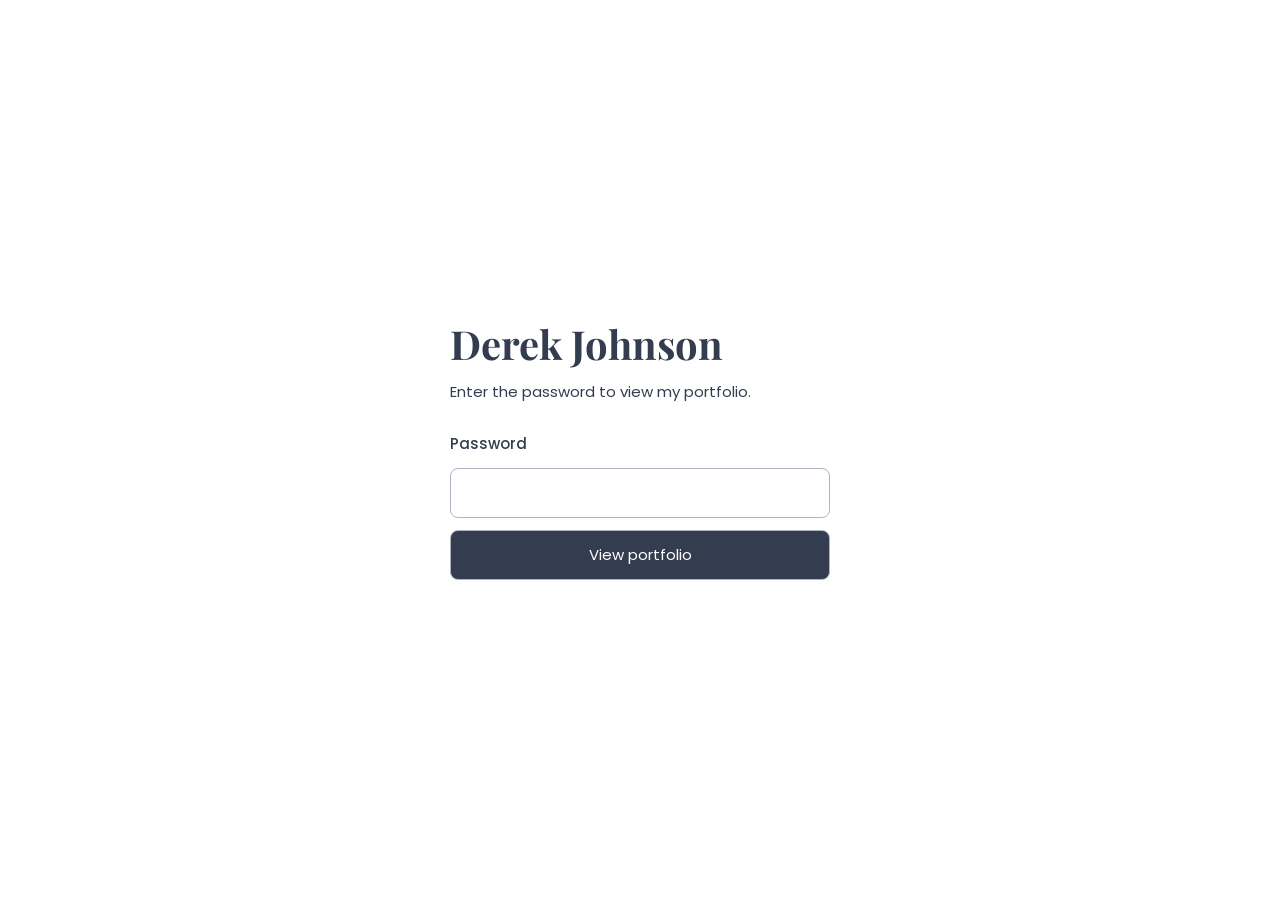
==== commit 1540ff79: "Publish portfolio source b8fb0e077a4101095454689955c8768644c1c62b" ====
--- a/index.html
+++ b/index.html
@@ -16,9 +16,9 @@
 <title>derekjohnsondesign.com</title>
 <link rel="canonical" href="https://derekjohnsondesign.com/">
 <meta property="og:url" content="https://derekjohnsondesign.com/">
-  <script type="module" crossorigin src="/assets/index-BTW9G6yY.js"></script>
-  <link rel="modulepreload" crossorigin href="/assets/portfolio-C_lI3_S6.js">
-  <link rel="stylesheet" crossorigin href="/assets/portfolio-CYvaiQN4.css">
+  <script type="module" crossorigin src="/assets/index-Dh-NUIcI.js"></script>
+  <link rel="modulepreload" crossorigin href="/assets/portfolio-BZBuJ87l.js">
+  <link rel="stylesheet" crossorigin href="/assets/portfolio-Bgg7VfNX.css">
   <link rel="stylesheet" crossorigin href="/assets/index-B50iVy4w.css">
 </head>
 <body>
--- a/assets/portfolio-Bgg7VfNX.css
+++ b/assets/portfolio-Bgg7VfNX.css
@@ -0,0 +1 @@
+.password-gate{min-height:100svh;display:grid;place-items:center;padding:32px 24px;color:#343d4f;background:#fff;font:400 15px/1.6 Poppins,sans-serif}.password-gate-form{width:min(100%,380px);display:flex;flex-direction:column;gap:12px}.password-gate-form h1{margin:0;font:700 40px/1.2 Playfair Display,serif}.password-gate-form p{margin:0 0 16px}.password-gate-form label{font-weight:500}.password-gate-form input,.password-gate-form button{min-height:48px;padding:12px 16px;border:1px solid #adb5c2;border-radius:8px;font:inherit}.password-gate-form input{background:#fff;color:#343d4f}.password-gate-form button{background:#343d4f;color:#fff;cursor:pointer}.password-gate-form :is(input,button):focus-visible{outline:3px solid #20ad8a;outline-offset:3px}.password-gate-form #password-error{color:#a52b2b;margin:0}@font-face{font-family:Open Sans;font-style:normal;font-weight:400;font-stretch:100%;font-display:swap;src:url(/media/memvYaGs126MiZpBA-UvWbX2vVnXBbObj2OVTSKmu1aB.woff2) format("woff2");unicode-range:U+0460-052F,U+1C80-1C8A,U+20B4,U+2DE0-2DFF,U+A640-A69F,U+FE2E-FE2F}@font-face{font-family:Open Sans;font-style:normal;font-weight:400;font-stretch:100%;font-display:swap;src:url(/media/memvYaGs126MiZpBA-UvWbX2vVnXBbObj2OVTSumu1aB.woff2) format("woff2");unicode-range:U+0301,U+0400-045F,U+0490-0491,U+04B0-04B1,U+2116}@font-face{font-family:Open Sans;font-style:normal;font-weight:400;font-stretch:100%;font-display:swap;src:url(/media/memvYaGs126MiZpBA-UvWbX2vVnXBbObj2OVTSOmu1aB.woff2) format("woff2");unicode-range:U+1F00-1FFF}@font-face{font-family:Open Sans;font-style:normal;font-weight:400;font-stretch:100%;font-display:swap;src:url(/media/memvYaGs126MiZpBA-UvWbX2vVnXBbObj2OVTSymu1aB.woff2) format("woff2");unicode-range:U+0370-0377,U+037A-037F,U+0384-038A,U+038C,U+038E-03A1,U+03A3-03FF}@font-face{font-family:Open Sans;font-style:normal;font-weight:400;font-stretch:100%;font-display:swap;src:url(/media/memvYaGs126MiZpBA-UvWbX2vVnXBbObj2OVTS2mu1aB.woff2) format("woff2");unicode-range:U+0307-0308,U+0590-05FF,U+200C-2010,U+20AA,U+25CC,U+FB1D-FB4F}@font-face{font-family:Open Sans;font-style:normal;font-weight:400;font-stretch:100%;font-display:swap;src:url(/media/memvYaGs126MiZpBA-UvWbX2vVnXBbObj2OVTVOmu1aB.woff2) format("woff2");unicode-range:U+0302-0303,U+0305,U+0307-0308,U+0310,U+0312,U+0315,U+031A,U+0326-0327,U+032C,U+032F-0330,U+0332-0333,U+0338,U+033A,U+0346,U+034D,U+0391-03A1,U+03A3-03A9,U+03B1-03C9,U+03D1,U+03D5-03D6,U+03F0-03F1,U+03F4-03F5,U+2016-2017,U+2034-2038,U+203C,U+2040,U+2043,U+2047,U+2050,U+2057,U+205F,U+2070-2071,U+2074-208E,U+2090-209C,U+20D0-20DC,U+20E1,U+20E5-20EF,U+2100-2112,U+2114-2115,U+2117-2121,U+2123-214F,U+2190,U+2192,U+2194-21AE,U+21B0-21E5,U+21F1-21F2,U+21F4-2211,U+2213-2214,U+2216-22FF,U+2308-230B,U+2310,U+2319,U+231C-2321,U+2336-237A,U+237C,U+2395,U+239B-23B7,U+23D0,U+23DC-23E1,U+2474-2475,U+25AF,U+25B3,U+25B7,U+25BD,U+25C1,U+25CA,U+25CC,U+25FB,U+266D-266F,U+27C0-27FF,U+2900-2AFF,U+2B0E-2B11,U+2B30-2B4C,U+2BFE,U+3030,U+FF5B,U+FF5D,U+1D400-1D7FF,U+1EE00-1EEFF}@font-face{font-family:Open Sans;font-style:normal;font-weight:400;font-stretch:100%;font-display:swap;src:url(/media/memvYaGs126MiZpBA-UvWbX2vVnXBbObj2OVTUGmu1aB.woff2) format("woff2");unicode-range:U+0001-000C,U+000E-001F,U+007F-009F,U+20DD-20E0,U+20E2-20E4,U+2150-218F,U+2190,U+2192,U+2194-2199,U+21AF,U+21E6-21F0,U+21F3,U+2218-2219,U+2299,U+22C4-22C6,U+2300-243F,U+2440-244A,U+2460-24FF,U+25A0-27BF,U+2800-28FF,U+2921-2922,U+2981,U+29BF,U+29EB,U+2B00-2BFF,U+4DC0-4DFF,U+FFF9-FFFB,U+10140-1018E,U+10190-1019C,U+101A0,U+101D0-101FD,U+102E0-102FB,U+10E60-10E7E,U+1D2C0-1D2D3,U+1D2E0-1D37F,U+1F000-1F0FF,U+1F100-1F1AD,U+1F1E6-1F1FF,U+1F30D-1F30F,U+1F315,U+1F31C,U+1F31E,U+1F320-1F32C,U+1F336,U+1F378,U+1F37D,U+1F382,U+1F393-1F39F,U+1F3A7-1F3A8,U+1F3AC-1F3AF,U+1F3C2,U+1F3C4-1F3C6,U+1F3CA-1F3CE,U+1F3D4-1F3E0,U+1F3ED,U+1F3F1-1F3F3,U+1F3F5-1F3F7,U+1F408,U+1F415,U+1F41F,U+1F426,U+1F43F,U+1F441-1F442,U+1F444,U+1F446-1F449,U+1F44C-1F44E,U+1F453,U+1F46A,U+1F47D,U+1F4A3,U+1F4B0,U+1F4B3,U+1F4B9,U+1F4BB,U+1F4BF,U+1F4C8-1F4CB,U+1F4D6,U+1F4DA,U+1F4DF,U+1F4E3-1F4E6,U+1F4EA-1F4ED,U+1F4F7,U+1F4F9-1F4FB,U+1F4FD-1F4FE,U+1F503,U+1F507-1F50B,U+1F50D,U+1F512-1F513,U+1F53E-1F54A,U+1F54F-1F5FA,U+1F610,U+1F650-1F67F,U+1F687,U+1F68D,U+1F691,U+1F694,U+1F698,U+1F6AD,U+1F6B2,U+1F6B9-1F6BA,U+1F6BC,U+1F6C6-1F6CF,U+1F6D3-1F6D7,U+1F6E0-1F6EA,U+1F6F0-1F6F3,U+1F6F7-1F6FC,U+1F700-1F7FF,U+1F800-1F80B,U+1F810-1F847,U+1F850-1F859,U+1F860-1F887,U+1F890-1F8AD,U+1F8B0-1F8BB,U+1F8C0-1F8C1,U+1F900-1F90B,U+1F93B,U+1F946,U+1F984,U+1F996,U+1F9E9,U+1FA00-1FA6F,U+1FA70-1FA7C,U+1FA80-1FA89,U+1FA8F-1FAC6,U+1FACE-1FADC,U+1FADF-1FAE9,U+1FAF0-1FAF8,U+1FB00-1FBFF}@font-face{font-family:Open Sans;font-style:normal;font-weight:400;font-stretch:100%;font-display:swap;src:url(/media/memvYaGs126MiZpBA-UvWbX2vVnXBbObj2OVTSCmu1aB.woff2) format("woff2");unicode-range:U+0102-0103,U+0110-0111,U+0128-0129,U+0168-0169,U+01A0-01A1,U+01AF-01B0,U+0300-0301,U+0303-0304,U+0308-0309,U+0323,U+0329,U+1EA0-1EF9,U+20AB}@font-face{font-family:Open Sans;font-style:normal;font-weight:400;font-stretch:100%;font-display:swap;src:url(/media/memvYaGs126MiZpBA-UvWbX2vVnXBbObj2OVTSGmu1aB.woff2) format("woff2");unicode-range:U+0100-02BA,U+02BD-02C5,U+02C7-02CC,U+02CE-02D7,U+02DD-02FF,U+0304,U+0308,U+0329,U+1D00-1DBF,U+1E00-1E9F,U+1EF2-1EFF,U+2020,U+20A0-20AB,U+20AD-20C0,U+2113,U+2C60-2C7F,U+A720-A7FF}@font-face{font-family:Open Sans;font-style:normal;font-weight:400;font-stretch:100%;font-display:swap;src:url(/media/memvYaGs126MiZpBA-UvWbX2vVnXBbObj2OVTS-muw.woff2) format("woff2");unicode-range:U+0000-00FF,U+0131,U+0152-0153,U+02BB-02BC,U+02C6,U+02DA,U+02DC,U+0304,U+0308,U+0329,U+2000-206F,U+20AC,U+2122,U+2191,U+2193,U+2212,U+2215,U+FEFF,U+FFFD}@font-face{font-family:Open Sans;font-style:normal;font-weight:700;font-stretch:100%;font-display:swap;src:url(/media/memvYaGs126MiZpBA-UvWbX2vVnXBbObj2OVTSKmu1aB.woff2) format("woff2");unicode-range:U+0460-052F,U+1C80-1C8A,U+20B4,U+2DE0-2DFF,U+A640-A69F,U+FE2E-FE2F}@font-face{font-family:Open Sans;font-style:normal;font-weight:700;font-stretch:100%;font-display:swap;src:url(/media/memvYaGs126MiZpBA-UvWbX2vVnXBbObj2OVTSumu1aB.woff2) format("woff2");unicode-range:U+0301,U+0400-045F,U+0490-0491,U+04B0-04B1,U+2116}@font-face{font-family:Open Sans;font-style:normal;font-weight:700;font-stretch:100%;font-display:swap;src:url(/media/memvYaGs126MiZpBA-UvWbX2vVnXBbObj2OVTSOmu1aB.woff2) format("woff2");unicode-range:U+1F00-1FFF}@font-face{font-family:Open Sans;font-style:normal;font-weight:700;font-stretch:100%;font-display:swap;src:url(/media/memvYaGs126MiZpBA-UvWbX2vVnXBbObj2OVTSymu1aB.woff2) format("woff2");unicode-range:U+0370-0377,U+037A-037F,U+0384-038A,U+038C,U+038E-03A1,U+03A3-03FF}@font-face{font-family:Open Sans;font-style:normal;font-weight:700;font-stretch:100%;font-display:swap;src:url(/media/memvYaGs126MiZpBA-UvWbX2vVnXBbObj2OVTS2mu1aB.woff2) format("woff2");unicode-range:U+0307-0308,U+0590-05FF,U+200C-2010,U+20AA,U+25CC,U+FB1D-FB4F}@font-face{font-family:Open Sans;font-style:normal;font-weight:700;font-stretch:100%;font-display:swap;src:url(/media/memvYaGs126MiZpBA-UvWbX2vVnXBbObj2OVTVOmu1aB.woff2) format("woff2");unicode-range:U+0302-0303,U+0305,U+0307-0308,U+0310,U+0312,U+0315,U+031A,U+0326-0327,U+032C,U+032F-0330,U+0332-0333,U+0338,U+033A,U+0346,U+034D,U+0391-03A1,U+03A3-03A9,U+03B1-03C9,U+03D1,U+03D5-03D6,U+03F0-03F1,U+03F4-03F5,U+2016-2017,U+2034-2038,U+203C,U+2040,U+2043,U+2047,U+2050,U+2057,U+205F,U+2070-2071,U+2074-208E,U+2090-209C,U+20D0-20DC,U+20E1,U+20E5-20EF,U+2100-2112,U+2114-2115,U+2117-2121,U+2123-214F,U+2190,U+2192,U+2194-21AE,U+21B0-21E5,U+21F1-21F2,U+21F4-2211,U+2213-2214,U+2216-22FF,U+2308-230B,U+2310,U+2319,U+231C-2321,U+2336-237A,U+237C,U+2395,U+239B-23B7,U+23D0,U+23DC-23E1,U+2474-2475,U+25AF,U+25B3,U+25B7,U+25BD,U+25C1,U+25CA,U+25CC,U+25FB,U+266D-266F,U+27C0-27FF,U+2900-2AFF,U+2B0E-2B11,U+2B30-2B4C,U+2BFE,U+3030,U+FF5B,U+FF5D,U+1D400-1D7FF,U+1EE00-1EEFF}@font-face{font-family:Open Sans;font-style:normal;font-weight:700;font-stretch:100%;font-display:swap;src:url(/media/memvYaGs126MiZpBA-UvWbX2vVnXBbObj2OVTUGmu1aB.woff2) format("woff2");unicode-range:U+0001-000C,U+000E-001F,U+007F-009F,U+20DD-20E0,U+20E2-20E4,U+2150-218F,U+2190,U+2192,U+2194-2199,U+21AF,U+21E6-21F0,U+21F3,U+2218-2219,U+2299,U+22C4-22C6,U+2300-243F,U+2440-244A,U+2460-24FF,U+25A0-27BF,U+2800-28FF,U+2921-2922,U+2981,U+29BF,U+29EB,U+2B00-2BFF,U+4DC0-4DFF,U+FFF9-FFFB,U+10140-1018E,U+10190-1019C,U+101A0,U+101D0-101FD,U+102E0-102FB,U+10E60-10E7E,U+1D2C0-1D2D3,U+1D2E0-1D37F,U+1F000-1F0FF,U+1F100-1F1AD,U+1F1E6-1F1FF,U+1F30D-1F30F,U+1F315,U+1F31C,U+1F31E,U+1F320-1F32C,U+1F336,U+1F378,U+1F37D,U+1F382,U+1F393-1F39F,U+1F3A7-1F3A8,U+1F3AC-1F3AF,U+1F3C2,U+1F3C4-1F3C6,U+1F3CA-1F3CE,U+1F3D4-1F3E0,U+1F3ED,U+1F3F1-1F3F3,U+1F3F5-1F3F7,U+1F408,U+1F415,U+1F41F,U+1F426,U+1F43F,U+1F441-1F442,U+1F444,U+1F446-1F449,U+1F44C-1F44E,U+1F453,U+1F46A,U+1F47D,U+1F4A3,U+1F4B0,U+1F4B3,U+1F4B9,U+1F4BB,U+1F4BF,U+1F4C8-1F4CB,U+1F4D6,U+1F4DA,U+1F4DF,U+1F4E3-1F4E6,U+1F4EA-1F4ED,U+1F4F7,U+1F4F9-1F4FB,U+1F4FD-1F4FE,U+1F503,U+1F507-1F50B,U+1F50D,U+1F512-1F513,U+1F53E-1F54A,U+1F54F-1F5FA,U+1F610,U+1F650-1F67F,U+1F687,U+1F68D,U+1F691,U+1F694,U+1F698,U+1F6AD,U+1F6B2,U+1F6B9-1F6BA,U+1F6BC,U+1F6C6-1F6CF,U+1F6D3-1F6D7,U+1F6E0-1F6EA,U+1F6F0-1F6F3,U+1F6F7-1F6FC,U+1F700-1F7FF,U+1F800-1F80B,U+1F810-1F847,U+1F850-1F859,U+1F860-1F887,U+1F890-1F8AD,U+1F8B0-1F8BB,U+1F8C0-1F8C1,U+1F900-1F90B,U+1F93B,U+1F946,U+1F984,U+1F996,U+1F9E9,U+1FA00-1FA6F,U+1FA70-1FA7C,U+1FA80-1FA89,U+1FA8F-1FAC6,U+1FACE-1FADC,U+1FADF-1FAE9,U+1FAF0-1FAF8,U+1FB00-1FBFF}@font-face{font-family:Open Sans;font-style:normal;font-weight:700;font-stretch:100%;font-display:swap;src:url(/media/memvYaGs126MiZpBA-UvWbX2vVnXBbObj2OVTSCmu1aB.woff2) format("woff2");unicode-range:U+0102-0103,U+0110-0111,U+0128-0129,U+0168-0169,U+01A0-01A1,U+01AF-01B0,U+0300-0301,U+0303-0304,U+0308-0309,U+0323,U+0329,U+1EA0-1EF9,U+20AB}@font-face{font-family:Open Sans;font-style:normal;font-weight:700;font-stretch:100%;font-display:swap;src:url(/media/memvYaGs126MiZpBA-UvWbX2vVnXBbObj2OVTSGmu1aB.woff2) format("woff2");unicode-range:U+0100-02BA,U+02BD-02C5,U+02C7-02CC,U+02CE-02D7,U+02DD-02FF,U+0304,U+0308,U+0329,U+1D00-1DBF,U+1E00-1E9F,U+1EF2-1EFF,U+2020,U+20A0-20AB,U+20AD-20C0,U+2113,U+2C60-2C7F,U+A720-A7FF}@font-face{font-family:Open Sans;font-style:normal;font-weight:700;font-stretch:100%;font-display:swap;src:url(/media/memvYaGs126MiZpBA-UvWbX2vVnXBbObj2OVTS-muw.woff2) format("woff2");unicode-range:U+0000-00FF,U+0131,U+0152-0153,U+02BB-02BC,U+02C6,U+02DA,U+02DC,U+0304,U+0308,U+0329,U+2000-206F,U+20AC,U+2122,U+2191,U+2193,U+2212,U+2215,U+FEFF,U+FFFD}@font-face{font-family:Playfair Display;font-style:italic;font-weight:400;font-display:swap;src:url(/media/nuFRD-vYSZviVYUb_rj3ij__anPXDTnCjmHKM4nYO7KN_qiTXtXA-W2r.woff2) format("woff2");unicode-range:U+0301,U+0400-045F,U+0490-0491,U+04B0-04B1,U+2116}@font-face{font-family:Playfair Display;font-style:italic;font-weight:400;font-display:swap;src:url(/media/nuFRD-vYSZviVYUb_rj3ij__anPXDTnCjmHKM4nYO7KN_qiTXt7A-W2r.woff2) format("woff2");unicode-range:U+0102-0103,U+0110-0111,U+0128-0129,U+0168-0169,U+01A0-01A1,U+01AF-01B0,U+0300-0301,U+0303-0304,U+0308-0309,U+0323,U+0329,U+1EA0-1EF9,U+20AB}@font-face{font-family:Playfair Display;font-style:italic;font-weight:400;font-display:swap;src:url(/media/nuFRD-vYSZviVYUb_rj3ij__anPXDTnCjmHKM4nYO7KN_qiTXt_A-W2r.woff2) format("woff2");unicode-range:U+0100-02BA,U+02BD-02C5,U+02C7-02CC,U+02CE-02D7,U+02DD-02FF,U+0304,U+0308,U+0329,U+1D00-1DBF,U+1E00-1E9F,U+1EF2-1EFF,U+2020,U+20A0-20AB,U+20AD-20C0,U+2113,U+2C60-2C7F,U+A720-A7FF}@font-face{font-family:Playfair Display;font-style:italic;font-weight:400;font-display:swap;src:url(/media/nuFRD-vYSZviVYUb_rj3ij__anPXDTnCjmHKM4nYO7KN_qiTXtHA-Q.woff2) format("woff2");unicode-range:U+0000-00FF,U+0131,U+0152-0153,U+02BB-02BC,U+02C6,U+02DA,U+02DC,U+0304,U+0308,U+0329,U+2000-206F,U+20AC,U+2122,U+2191,U+2193,U+2212,U+2215,U+FEFF,U+FFFD}@font-face{font-family:Playfair Display;font-style:normal;font-weight:400;font-display:swap;src:url(/media/nuFiD-vYSZviVYUb_rj3ij__anPXDTjYgFE_.woff2) format("woff2");unicode-range:U+0301,U+0400-045F,U+0490-0491,U+04B0-04B1,U+2116}@font-face{font-family:Playfair Display;font-style:normal;font-weight:400;font-display:swap;src:url(/media/nuFiD-vYSZviVYUb_rj3ij__anPXDTPYgFE_.woff2) format("woff2");unicode-range:U+0102-0103,U+0110-0111,U+0128-0129,U+0168-0169,U+01A0-01A1,U+01AF-01B0,U+0300-0301,U+0303-0304,U+0308-0309,U+0323,U+0329,U+1EA0-1EF9,U+20AB}@font-face{font-family:Playfair Display;font-style:normal;font-weight:400;font-display:swap;src:url(/media/nuFiD-vYSZviVYUb_rj3ij__anPXDTLYgFE_.woff2) format("woff2");unicode-range:U+0100-02BA,U+02BD-02C5,U+02C7-02CC,U+02CE-02D7,U+02DD-02FF,U+0304,U+0308,U+0329,U+1D00-1DBF,U+1E00-1E9F,U+1EF2-1EFF,U+2020,U+20A0-20AB,U+20AD-20C0,U+2113,U+2C60-2C7F,U+A720-A7FF}@font-face{font-family:Playfair Display;font-style:normal;font-weight:400;font-display:swap;src:url(/media/nuFiD-vYSZviVYUb_rj3ij__anPXDTzYgA.woff2) format("woff2");unicode-range:U+0000-00FF,U+0131,U+0152-0153,U+02BB-02BC,U+02C6,U+02DA,U+02DC,U+0304,U+0308,U+0329,U+2000-206F,U+20AC,U+2122,U+2191,U+2193,U+2212,U+2215,U+FEFF,U+FFFD}@font-face{font-family:Playfair Display;font-style:normal;font-weight:500;font-display:swap;src:url(/media/nuFiD-vYSZviVYUb_rj3ij__anPXDTjYgFE_.woff2) format("woff2");unicode-range:U+0301,U+0400-045F,U+0490-0491,U+04B0-04B1,U+2116}@font-face{font-family:Playfair Display;font-style:normal;font-weight:500;font-display:swap;src:url(/media/nuFiD-vYSZviVYUb_rj3ij__anPXDTPYgFE_.woff2) format("woff2");unicode-range:U+0102-0103,U+0110-0111,U+0128-0129,U+0168-0169,U+01A0-01A1,U+01AF-01B0,U+0300-0301,U+0303-0304,U+0308-0309,U+0323,U+0329,U+1EA0-1EF9,U+20AB}@font-face{font-family:Playfair Display;font-style:normal;font-weight:500;font-display:swap;src:url(/media/nuFiD-vYSZviVYUb_rj3ij__anPXDTLYgFE_.woff2) format("woff2");unicode-range:U+0100-02BA,U+02BD-02C5,U+02C7-02CC,U+02CE-02D7,U+02DD-02FF,U+0304,U+0308,U+0329,U+1D00-1DBF,U+1E00-1E9F,U+1EF2-1EFF,U+2020,U+20A0-20AB,U+20AD-20C0,U+2113,U+2C60-2C7F,U+A720-A7FF}@font-face{font-family:Playfair Display;font-style:normal;font-weight:500;font-display:swap;src:url(/media/nuFiD-vYSZviVYUb_rj3ij__anPXDTzYgA.woff2) format("woff2");unicode-range:U+0000-00FF,U+0131,U+0152-0153,U+02BB-02BC,U+02C6,U+02DA,U+02DC,U+0304,U+0308,U+0329,U+2000-206F,U+20AC,U+2122,U+2191,U+2193,U+2212,U+2215,U+FEFF,U+FFFD}@font-face{font-family:Playfair Display;font-style:normal;font-weight:600;font-display:swap;src:url(/media/nuFiD-vYSZviVYUb_rj3ij__anPXDTjYgFE_.woff2) format("woff2");unicode-range:U+0301,U+0400-045F,U+0490-0491,U+04B0-04B1,U+2116}@font-face{font-family:Playfair Display;font-style:normal;font-weight:600;font-display:swap;src:url(/media/nuFiD-vYSZviVYUb_rj3ij__anPXDTPYgFE_.woff2) format("woff2");unicode-range:U+0102-0103,U+0110-0111,U+0128-0129,U+0168-0169,U+01A0-01A1,U+01AF-01B0,U+0300-0301,U+0303-0304,U+0308-0309,U+0323,U+0329,U+1EA0-1EF9,U+20AB}@font-face{font-family:Playfair Display;font-style:normal;font-weight:600;font-display:swap;src:url(/media/nuFiD-vYSZviVYUb_rj3ij__anPXDTLYgFE_.woff2) format("woff2");unicode-range:U+0100-02BA,U+02BD-02C5,U+02C7-02CC,U+02CE-02D7,U+02DD-02FF,U+0304,U+0308,U+0329,U+1D00-1DBF,U+1E00-1E9F,U+1EF2-1EFF,U+2020,U+20A0-20AB,U+20AD-20C0,U+2113,U+2C60-2C7F,U+A720-A7FF}@font-face{font-family:Playfair Display;font-style:normal;font-weight:600;font-display:swap;src:url(/media/nuFiD-vYSZviVYUb_rj3ij__anPXDTzYgA.woff2) format("woff2");unicode-range:U+0000-00FF,U+0131,U+0152-0153,U+02BB-02BC,U+02C6,U+02DA,U+02DC,U+0304,U+0308,U+0329,U+2000-206F,U+20AC,U+2122,U+2191,U+2193,U+2212,U+2215,U+FEFF,U+FFFD}@font-face{font-family:Playfair Display;font-style:normal;font-weight:700;font-display:swap;src:url(/media/nuFiD-vYSZviVYUb_rj3ij__anPXDTjYgFE_.woff2) format("woff2");unicode-range:U+0301,U+0400-045F,U+0490-0491,U+04B0-04B1,U+2116}@font-face{font-family:Playfair Display;font-style:normal;font-weight:700;font-display:swap;src:url(/media/nuFiD-vYSZviVYUb_rj3ij__anPXDTPYgFE_.woff2) format("woff2");unicode-range:U+0102-0103,U+0110-0111,U+0128-0129,U+0168-0169,U+01A0-01A1,U+01AF-01B0,U+0300-0301,U+0303-0304,U+0308-0309,U+0323,U+0329,U+1EA0-1EF9,U+20AB}@font-face{font-family:Playfair Display;font-style:normal;font-weight:700;font-display:swap;src:url(/media/nuFiD-vYSZviVYUb_rj3ij__anPXDTLYgFE_.woff2) format("woff2");unicode-range:U+0100-02BA,U+02BD-02C5,U+02C7-02CC,U+02CE-02D7,U+02DD-02FF,U+0304,U+0308,U+0329,U+1D00-1DBF,U+1E00-1E9F,U+1EF2-1EFF,U+2020,U+20A0-20AB,U+20AD-20C0,U+2113,U+2C60-2C7F,U+A720-A7FF}@font-face{font-family:Playfair Display;font-style:normal;font-weight:700;font-display:swap;src:url(/media/nuFiD-vYSZviVYUb_rj3ij__anPXDTzYgA.woff2) format("woff2");unicode-range:U+0000-00FF,U+0131,U+0152-0153,U+02BB-02BC,U+02C6,U+02DA,U+02DC,U+0304,U+0308,U+0329,U+2000-206F,U+20AC,U+2122,U+2191,U+2193,U+2212,U+2215,U+FEFF,U+FFFD}@font-face{font-family:Poppins;font-style:normal;font-weight:400;font-display:swap;src:url(/media/pxiEyp8kv8JHgFVrJJbecmNE.woff2) format("woff2");unicode-range:U+0900-097F,U+1CD0-1CF9,U+200C-200D,U+20A8,U+20B9,U+20F0,U+25CC,U+A830-A839,U+A8E0-A8FF,U+11B00-11B09}@font-face{font-family:Poppins;font-style:normal;font-weight:400;font-display:swap;src:url(/media/pxiEyp8kv8JHgFVrJJnecmNE.woff2) format("woff2");unicode-range:U+0100-02BA,U+02BD-02C5,U+02C7-02CC,U+02CE-02D7,U+02DD-02FF,U+0304,U+0308,U+0329,U+1D00-1DBF,U+1E00-1E9F,U+1EF2-1EFF,U+2020,U+20A0-20AB,U+20AD-20C0,U+2113,U+2C60-2C7F,U+A720-A7FF}@font-face{font-family:Poppins;font-style:normal;font-weight:400;font-display:swap;src:url(/media/pxiEyp8kv8JHgFVrJJfecg.woff2) format("woff2");unicode-range:U+0000-00FF,U+0131,U+0152-0153,U+02BB-02BC,U+02C6,U+02DA,U+02DC,U+0304,U+0308,U+0329,U+2000-206F,U+20AC,U+2122,U+2191,U+2193,U+2212,U+2215,U+FEFF,U+FFFD}@font-face{font-family:Poppins;font-style:normal;font-weight:500;font-display:swap;src:url(/media/pxiByp8kv8JHgFVrLGT9Z11lFc-K.woff2) format("woff2");unicode-range:U+0900-097F,U+1CD0-1CF9,U+200C-200D,U+20A8,U+20B9,U+20F0,U+25CC,U+A830-A839,U+A8E0-A8FF,U+11B00-11B09}@font-face{font-family:Poppins;font-style:normal;font-weight:500;font-display:swap;src:url(/media/pxiByp8kv8JHgFVrLGT9Z1JlFc-K.woff2) format("woff2");unicode-range:U+0100-02BA,U+02BD-02C5,U+02C7-02CC,U+02CE-02D7,U+02DD-02FF,U+0304,U+0308,U+0329,U+1D00-1DBF,U+1E00-1E9F,U+1EF2-1EFF,U+2020,U+20A0-20AB,U+20AD-20C0,U+2113,U+2C60-2C7F,U+A720-A7FF}@font-face{font-family:Poppins;font-style:normal;font-weight:500;font-display:swap;src:url(/media/pxiByp8kv8JHgFVrLGT9Z1xlFQ.woff2) format("woff2");unicode-range:U+0000-00FF,U+0131,U+0152-0153,U+02BB-02BC,U+02C6,U+02DA,U+02DC,U+0304,U+0308,U+0329,U+2000-206F,U+20AC,U+2122,U+2191,U+2193,U+2212,U+2215,U+FEFF,U+FFFD}@font-face{font-family:Poppins;font-style:normal;font-weight:600;font-display:swap;src:url(/media/pxiByp8kv8JHgFVrLEj6Z11lFc-K.woff2) format("woff2");unicode-range:U+0900-097F,U+1CD0-1CF9,U+200C-200D,U+20A8,U+20B9,U+20F0,U+25CC,U+A830-A839,U+A8E0-A8FF,U+11B00-11B09}@font-face{font-family:Poppins;font-style:normal;font-weight:600;font-display:swap;src:url(/media/pxiByp8kv8JHgFVrLEj6Z1JlFc-K.woff2) format("woff2");unicode-range:U+0100-02BA,U+02BD-02C5,U+02C7-02CC,U+02CE-02D7,U+02DD-02FF,U+0304,U+0308,U+0329,U+1D00-1DBF,U+1E00-1E9F,U+1EF2-1EFF,U+2020,U+20A0-20AB,U+20AD-20C0,U+2113,U+2C60-2C7F,U+A720-A7FF}@font-face{font-family:Poppins;font-style:normal;font-weight:600;font-display:swap;src:url(/media/pxiByp8kv8JHgFVrLEj6Z1xlFQ.woff2) format("woff2");unicode-range:U+0000-00FF,U+0131,U+0152-0153,U+02BB-02BC,U+02C6,U+02DA,U+02DC,U+0304,U+0308,U+0329,U+2000-206F,U+20AC,U+2122,U+2191,U+2193,U+2212,U+2215,U+FEFF,U+FFFD}@font-face{font-family:Poppins;font-style:normal;font-weight:700;font-display:swap;src:url(/media/pxiByp8kv8JHgFVrLCz7Z11lFc-K.woff2) format("woff2");unicode-range:U+0900-097F,U+1CD0-1CF9,U+200C-200D,U+20A8,U+20B9,U+20F0,U+25CC,U+A830-A839,U+A8E0-A8FF,U+11B00-11B09}@font-face{font-family:Poppins;font-style:normal;font-weight:700;font-display:swap;src:url(/media/pxiByp8kv8JHgFVrLCz7Z1JlFc-K.woff2) format("woff2");unicode-range:U+0100-02BA,U+02BD-02C5,U+02C7-02CC,U+02CE-02D7,U+02DD-02FF,U+0304,U+0308,U+0329,U+1D00-1DBF,U+1E00-1E9F,U+1EF2-1EFF,U+2020,U+20A0-20AB,U+20AD-20C0,U+2113,U+2C60-2C7F,U+A720-A7FF}@font-face{font-family:Poppins;font-style:normal;font-weight:700;font-display:swap;src:url(/media/pxiByp8kv8JHgFVrLCz7Z1xlFQ.woff2) format("woff2");unicode-range:U+0000-00FF,U+0131,U+0152-0153,U+02BB-02BC,U+02C6,U+02DA,U+02DC,U+0304,U+0308,U+0329,U+2000-206F,U+20AC,U+2122,U+2191,U+2193,U+2212,U+2215,U+FEFF,U+FFFD}@font-face{font-family:Playfair Display;font-style:normal;font-weight:900;src:url(/media/nuFvD-vYSZviVYUb_rj3ij__anPXJzDwcbmjWBN2PKfsunDTbtPY_Q.woff2) format("woff2");unicode-range:U+0301,U+0400-045F,U+0490-0491,U+04B0-04B1,U+2116}@font-face{font-family:Playfair Display;font-style:normal;font-weight:900;src:url(/media/nuFvD-vYSZviVYUb_rj3ij__anPXJzDwcbmjWBN2PKfsunDYbtPY_Q.woff2) format("woff2");unicode-range:U+0102-0103,U+0110-0111,U+0128-0129,U+0168-0169,U+01A0-01A1,U+01AF-01B0,U+0300-0301,U+0303-0304,U+0308-0309,U+0323,U+0329,U+1EA0-1EF9,U+20AB}@font-face{font-family:Playfair Display;font-style:normal;font-weight:900;src:url(/media/nuFvD-vYSZviVYUb_rj3ij__anPXJzDwcbmjWBN2PKfsunDZbtPY_Q.woff2) format("woff2");unicode-range:U+0100-02BA,U+02BD-02C5,U+02C7-02CC,U+02CE-02D7,U+02DD-02FF,U+0304,U+0308,U+0329,U+1D00-1DBF,U+1E00-1E9F,U+1EF2-1EFF,U+2020,U+20A0-20AB,U+20AD-20C0,U+2113,U+2C60-2C7F,U+A720-A7FF}@font-face{font-family:Playfair Display;font-style:normal;font-weight:900;src:url(/media/nuFvD-vYSZviVYUb_rj3ij__anPXJzDwcbmjWBN2PKfsunDXbtM.woff2) format("woff2");unicode-range:U+0000-00FF,U+0131,U+0152-0153,U+02BB-02BC,U+02C6,U+02DA,U+02DC,U+0304,U+0308,U+0329,U+2000-206F,U+20AC,U+2122,U+2191,U+2193,U+2212,U+2215,U+FEFF,U+FFFD}@font-face{font-family:Poppins;font-style:normal;font-weight:900;src:url(/media/pxiByp8kv8JHgFVrLBT5Z11lFc-K.woff2) format("woff2");unicode-range:U+0900-097F,U+1CD0-1CF9,U+200C-200D,U+20A8,U+20B9,U+20F0,U+25CC,U+A830-A839,U+A8E0-A8FF,U+11B00-11B09}@font-face{font-family:Poppins;font-style:normal;font-weight:900;src:url(/media/pxiByp8kv8JHgFVrLBT5Z1JlFc-K.woff2) format("woff2");unicode-range:U+0100-02BA,U+02BD-02C5,U+02C7-02CC,U+02CE-02D7,U+02DD-02FF,U+0304,U+0308,U+0329,U+1D00-1DBF,U+1E00-1E9F,U+1EF2-1EFF,U+2020,U+20A0-20AB,U+20AD-20C0,U+2113,U+2C60-2C7F,U+A720-A7FF}@font-face{font-family:Poppins;font-style:normal;font-weight:900;src:url(/media/pxiByp8kv8JHgFVrLBT5Z1xlFQ.woff2) format("woff2");unicode-range:U+0000-00FF,U+0131,U+0152-0153,U+02BB-02BC,U+02C6,U+02DA,U+02DC,U+0304,U+0308,U+0329,U+2000-206F,U+20AC,U+2122,U+2191,U+2193,U+2212,U+2215,U+FEFF,U+FFFD}@font-face{font-family:Inter;src:url(/media/5vvr9Vy74if2I6bQbJvbw7SY1pQ.woff2);font-display:swap;font-style:normal;font-weight:400;unicode-range:U+0460-052F,U+1C80-1C88,U+20B4,U+2DE0-2DFF,U+A640-A69F,U+FE2E-FE2F}@font-face{font-family:Inter;src:url(/media/EOr0mi4hNtlgWNn9if640EZzXCo.woff2);font-display:swap;font-style:normal;font-weight:400;unicode-range:U+0301,U+0400-045F,U+0490-0491,U+04B0-04B1,U+2116}@font-face{font-family:Inter;src:url(/media/Y9k9QrlZAqio88Klkmbd8VoMQc.woff2);font-display:swap;font-style:normal;font-weight:400;unicode-range:U+1F00-1FFF}@font-face{font-family:Inter;src:url(/media/OYrD2tBIBPvoJXiIHnLoOXnY9M.woff2);font-display:swap;font-style:normal;font-weight:400;unicode-range:U+0370-03FF}@font-face{font-family:Inter;src:url(/media/JeYwfuaPfZHQhEG8U5gtPDZ7WQ.woff2);font-display:swap;font-style:normal;font-weight:400;unicode-range:U+0100-024F,U+0259,U+1E00-1EFF,U+2020,U+20A0-20AB,U+20AD-20CF,U+2113,U+2C60-2C7F,U+A720-A7FF}@font-face{font-family:Inter;src:url(/media/GrgcKwrN6d3Uz8EwcLHZxwEfC4.woff2);font-display:swap;font-style:normal;font-weight:400;unicode-range:U+0000-00FF,U+0131,U+0152-0153,U+02BB-02BC,U+02C6,U+02DA,U+02DC,U+2000-206F,U+2070,U+2074-207E,U+2080-208E,U+20AC,U+2122,U+2191,U+2193,U+2212,U+2215,U+FEFF,U+FFFD}@font-face{font-family:Inter;src:url(/media/b6Y37FthZeALduNqHicBT6FutY.woff2);font-display:swap;font-style:normal;font-weight:400;unicode-range:U+0102-0103,U+0110-0111,U+0128-0129,U+0168-0169,U+01A0-01A1,U+01AF-01B0,U+1EA0-1EF9,U+20AB}@font-face{font-family:Poppins Placeholder;src:local("Arial");ascent-override:92.83%;descent-override:30.94%;line-gap-override:8.84%;size-adjust:113.11%}@font-face{font-family:Playfair Display Placeholder;src:local("Times New Roman");ascent-override:97.38%;descent-override:22.59%;line-gap-override:0%;size-adjust:111.11%}@font-face{font-family:Open Sans Placeholder;src:local("Arial");ascent-override:101.58%;descent-override:27.84%;line-gap-override:0%;size-adjust:105.22%}@font-face{font-family:Inter Placeholder;src:local("Arial");ascent-override:89.79%;descent-override:22.36%;line-gap-override:0%;size-adjust:107.89%}#main .mobile-selected-work{width:min(100% - 32px,620px);margin:24px auto 0;color:#343d4f;font:500 14px/1.4 Poppins,sans-serif}#main .mobile-selected-work p{margin:0 0 8px;font-weight:600}#main .mobile-selected-work ul{display:grid;grid-template-columns:repeat(2,minmax(0,1fr));gap:8px;padding:0;margin:0;list-style:none}#main .mobile-selected-work a{display:flex;align-items:center;min-height:44px;padding:8px 12px;border:1px solid #ccd2db;border-radius:8px;color:inherit}#main .mobile-selected-work a:hover{background-color:#f3f5f8}#main :is(.framer-RCcHt,.framer-ihJqQ,.framer-cGMWL,.framer-QPdMN)>:is(div,section){padding-top:136px}#main .framer-RCcHt .framer-1n1skam,#main .framer-QPdMN .framer-16gxi0t{padding-top:0}#main .framer-RCcHt :is(.framer-ezinn,.framer-10uf4bv){height:144px;max-width:100%}#main .framer-RCcHt .framer-x7toki{padding-bottom:32px}#main :is(.framer-RCcHt,.framer-ihJqQ) [data-framer-name="Frame 139928"],#main .framer-RCcHt [data-framer-name="Frame 140027"],#main .framer-ihJqQ [data-framer-name="Frame 138544"]{row-gap:40px}#main .framer-ihJqQ [data-framer-name="Frame 138641"],#main .framer-cGMWL :is(.framer-1fhyxe9,.framer-1h1en1w,.framer-1pl9dft,.framer-1bjzerg),#main .framer-QPdMN :is(.framer-1j0zx6k,.framer-xx6gtz,.framer-1wd531e,.framer-1e3ar8l){height:112px}#main :is(.framer-cGMWL,.framer-QPdMN)>div,#main :is(.framer-cGMWL .framer-11e1ua5,.framer-QPdMN .framer-16gxi0t){row-gap:32px}#main .case-preview-action{background-color:#343d4f;border-radius:8px;--border-color: #343d4f}#main .case-preview-action p{--framer-text-color: white !important}
